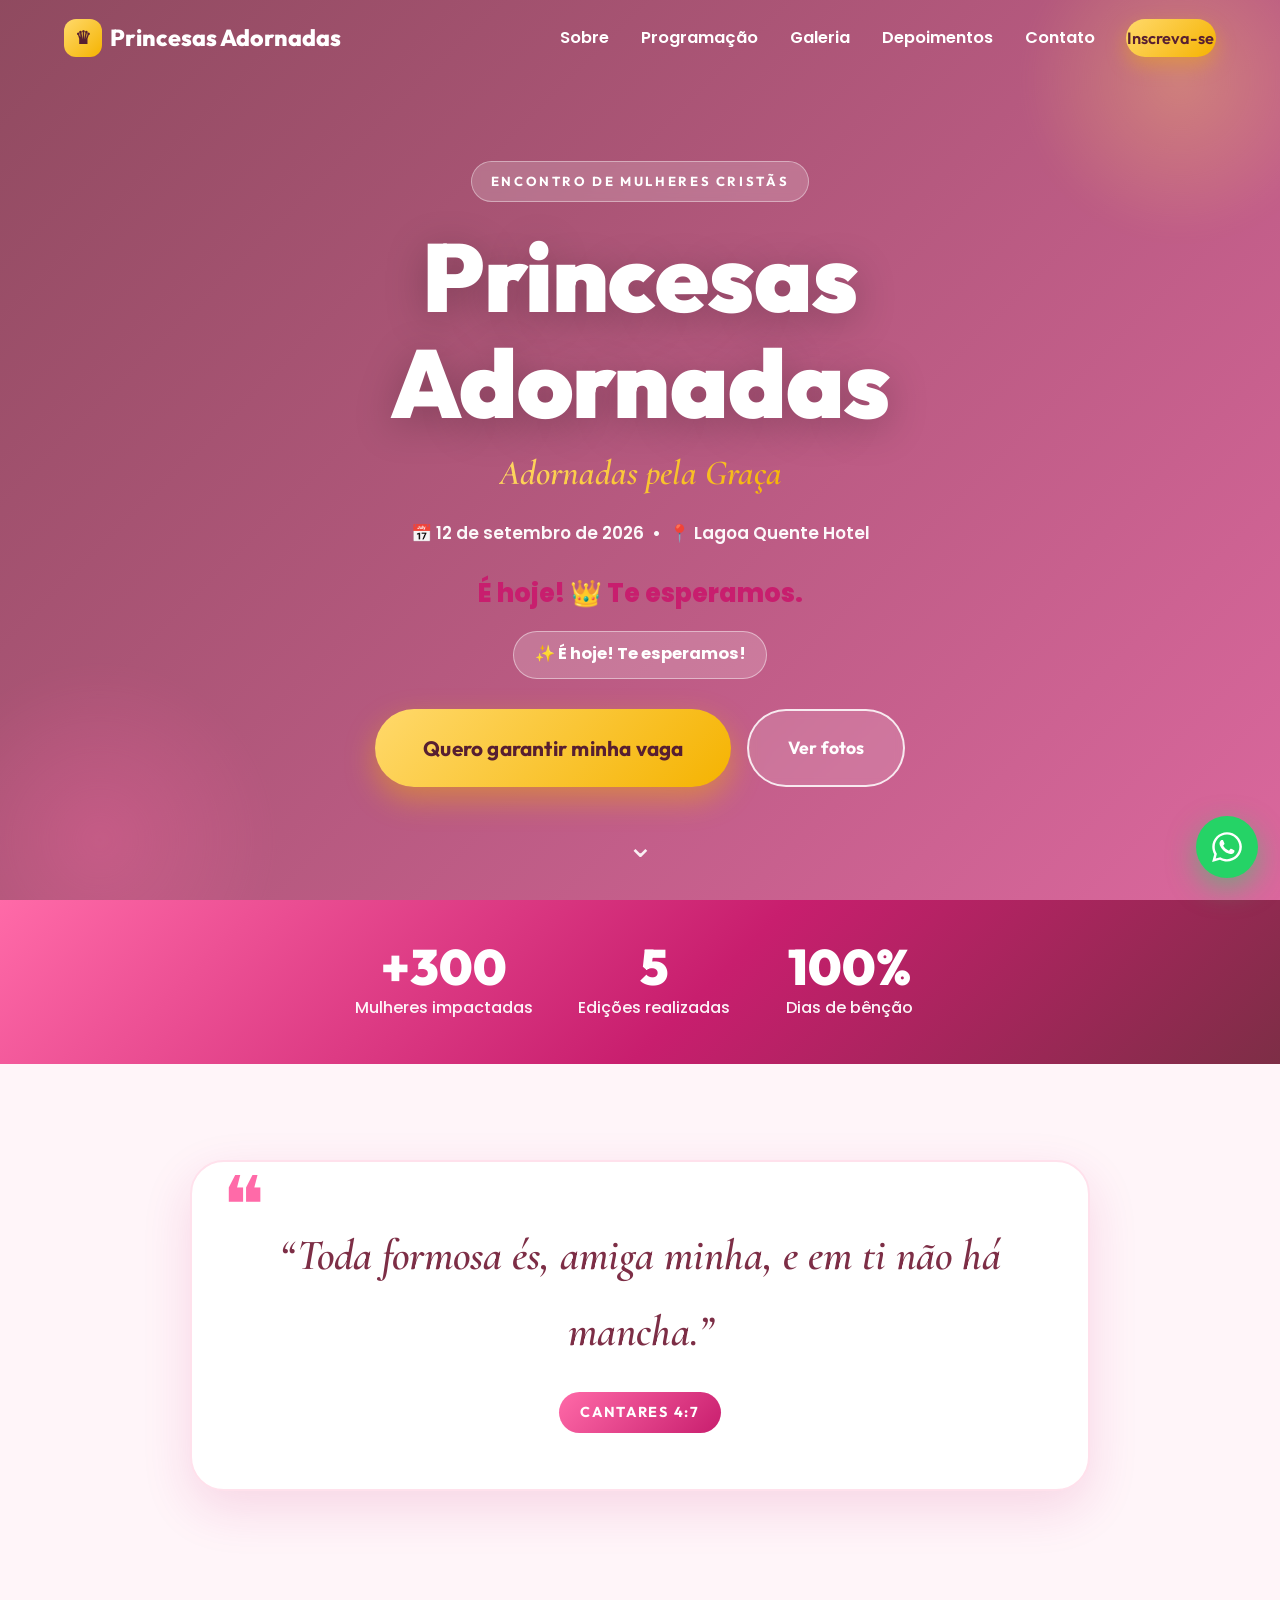
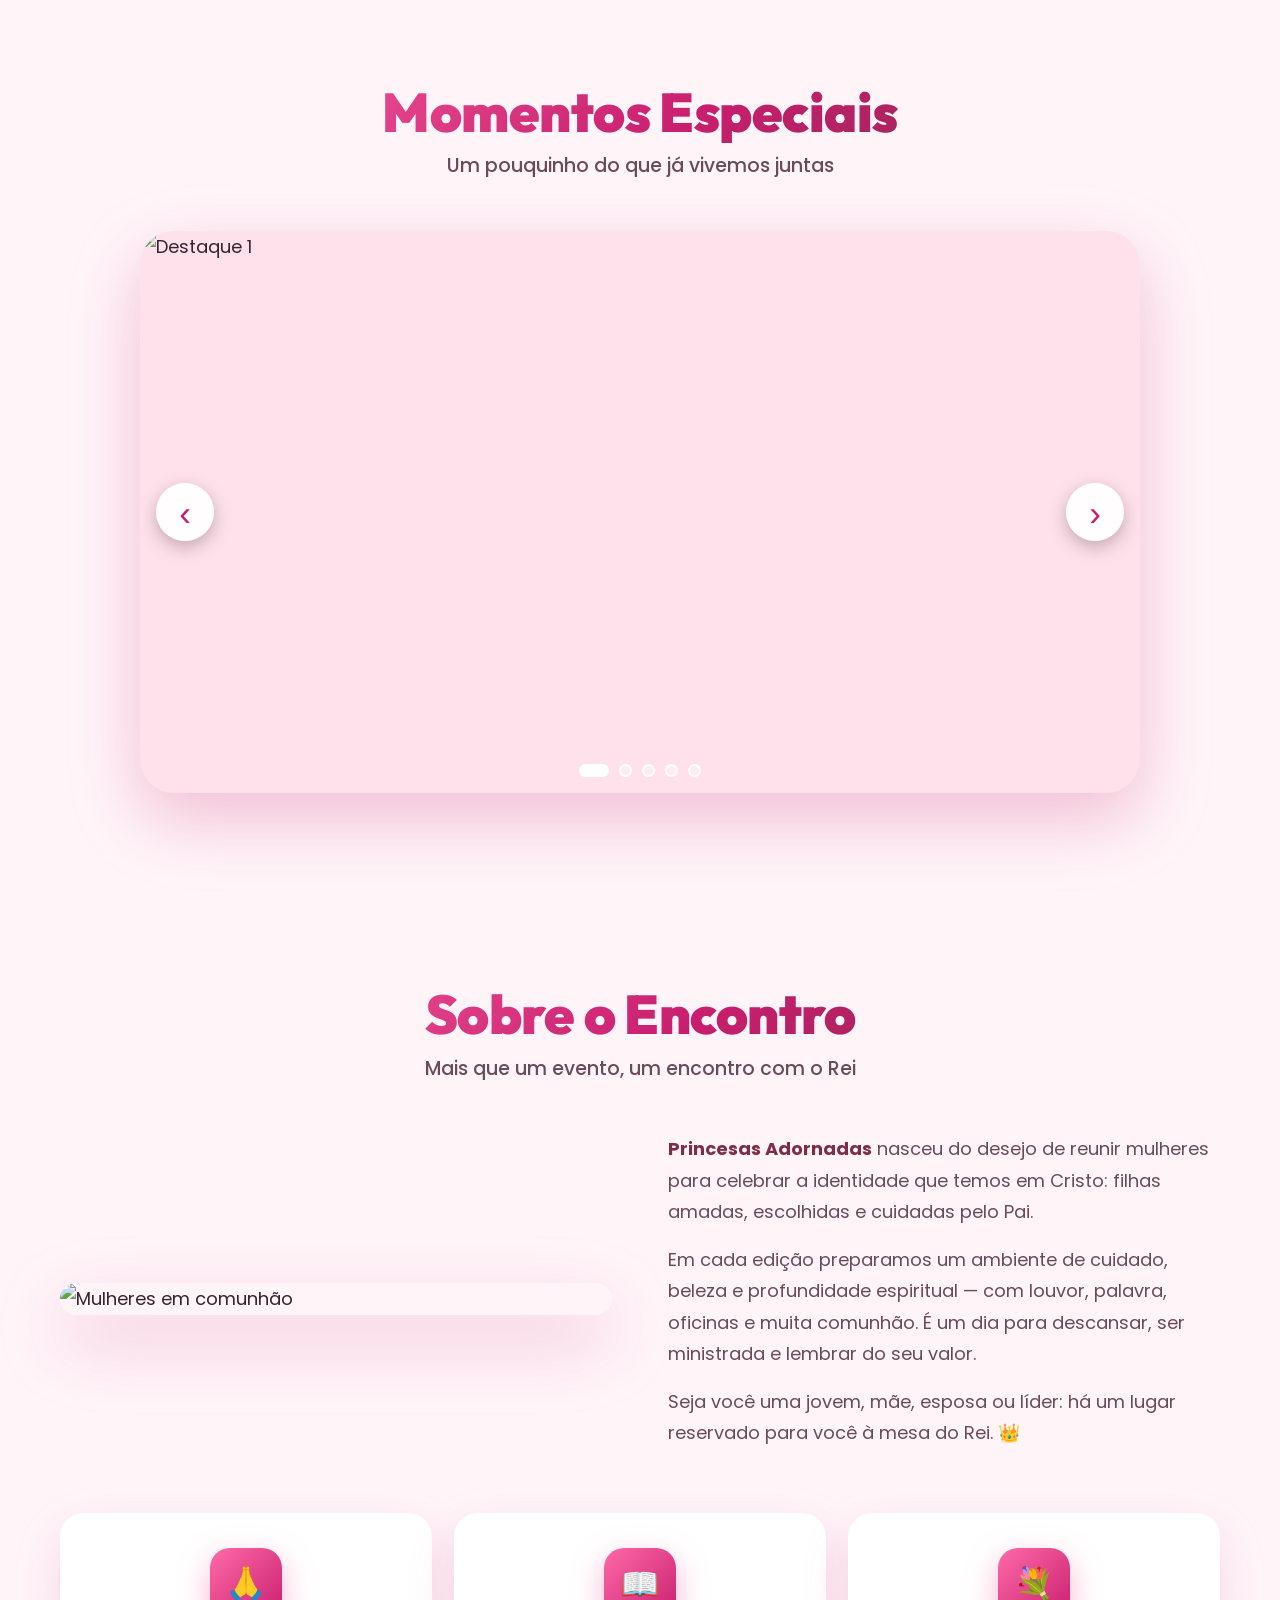
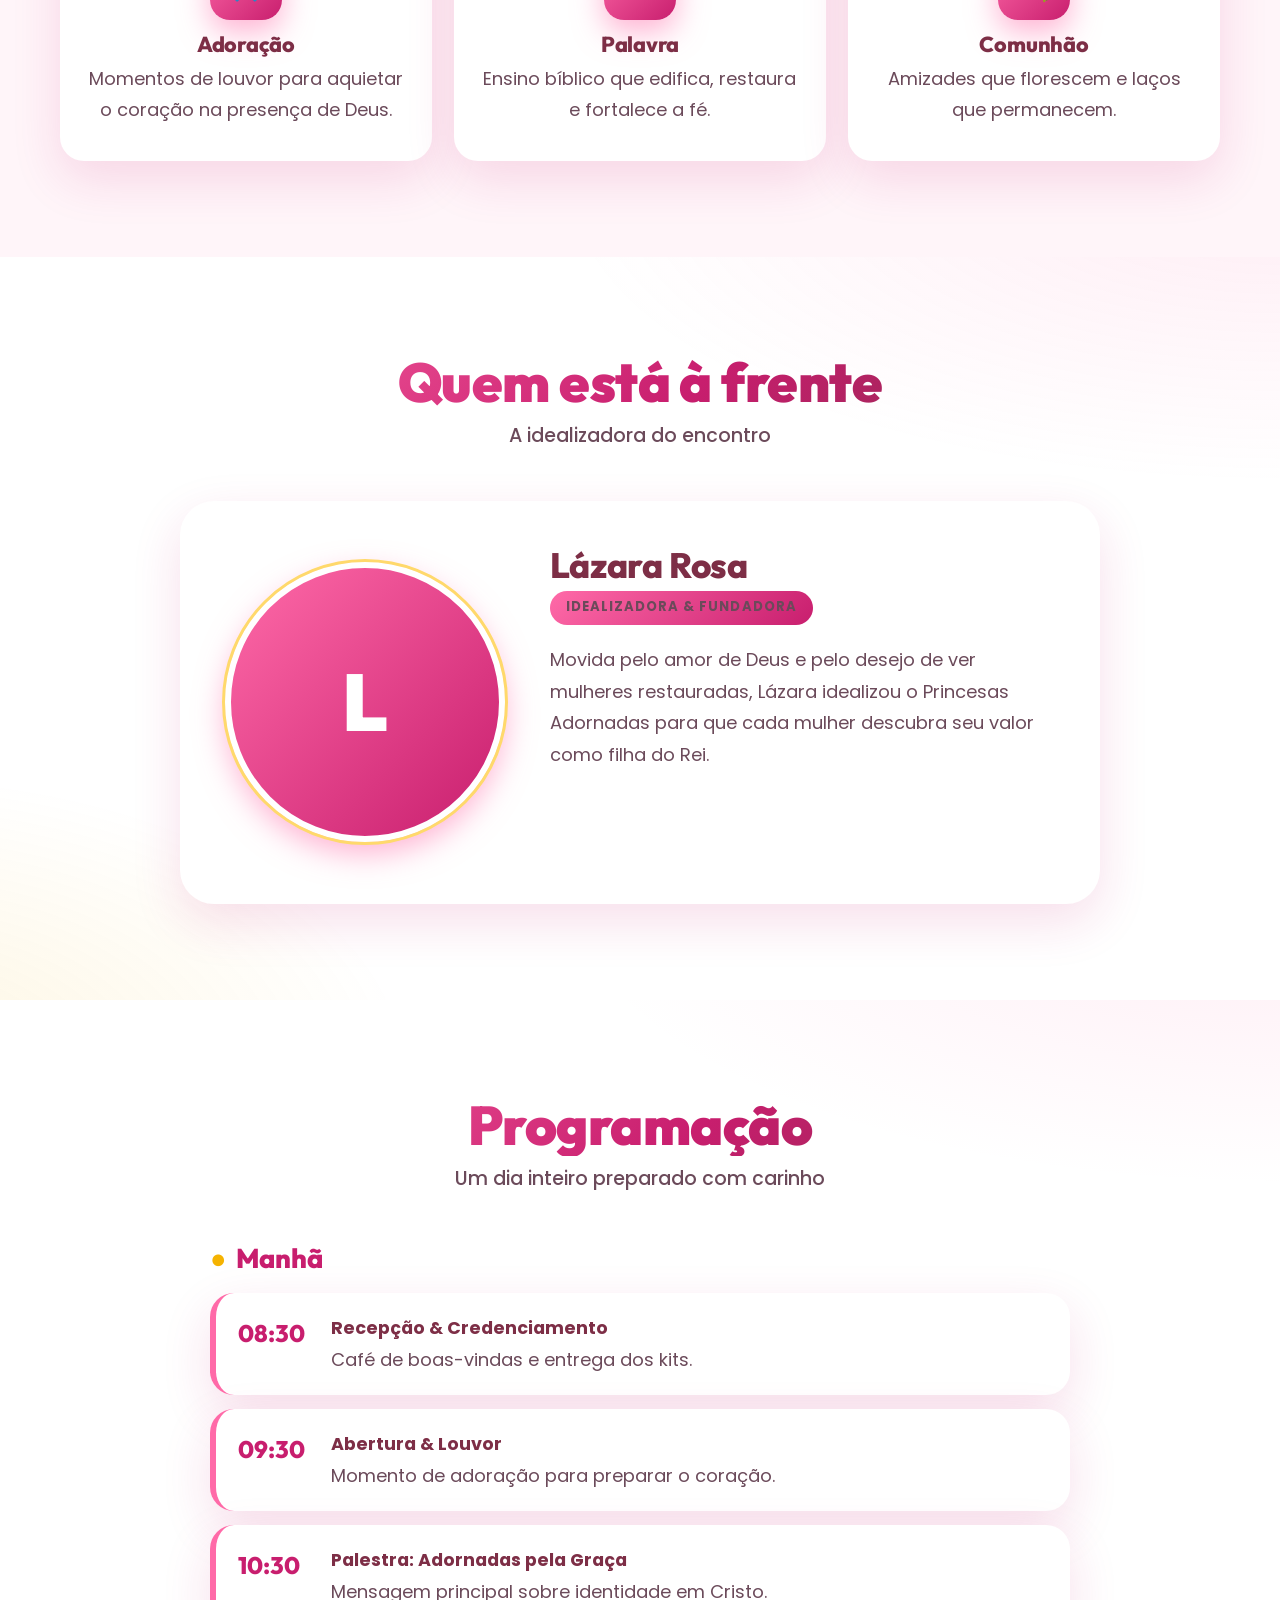
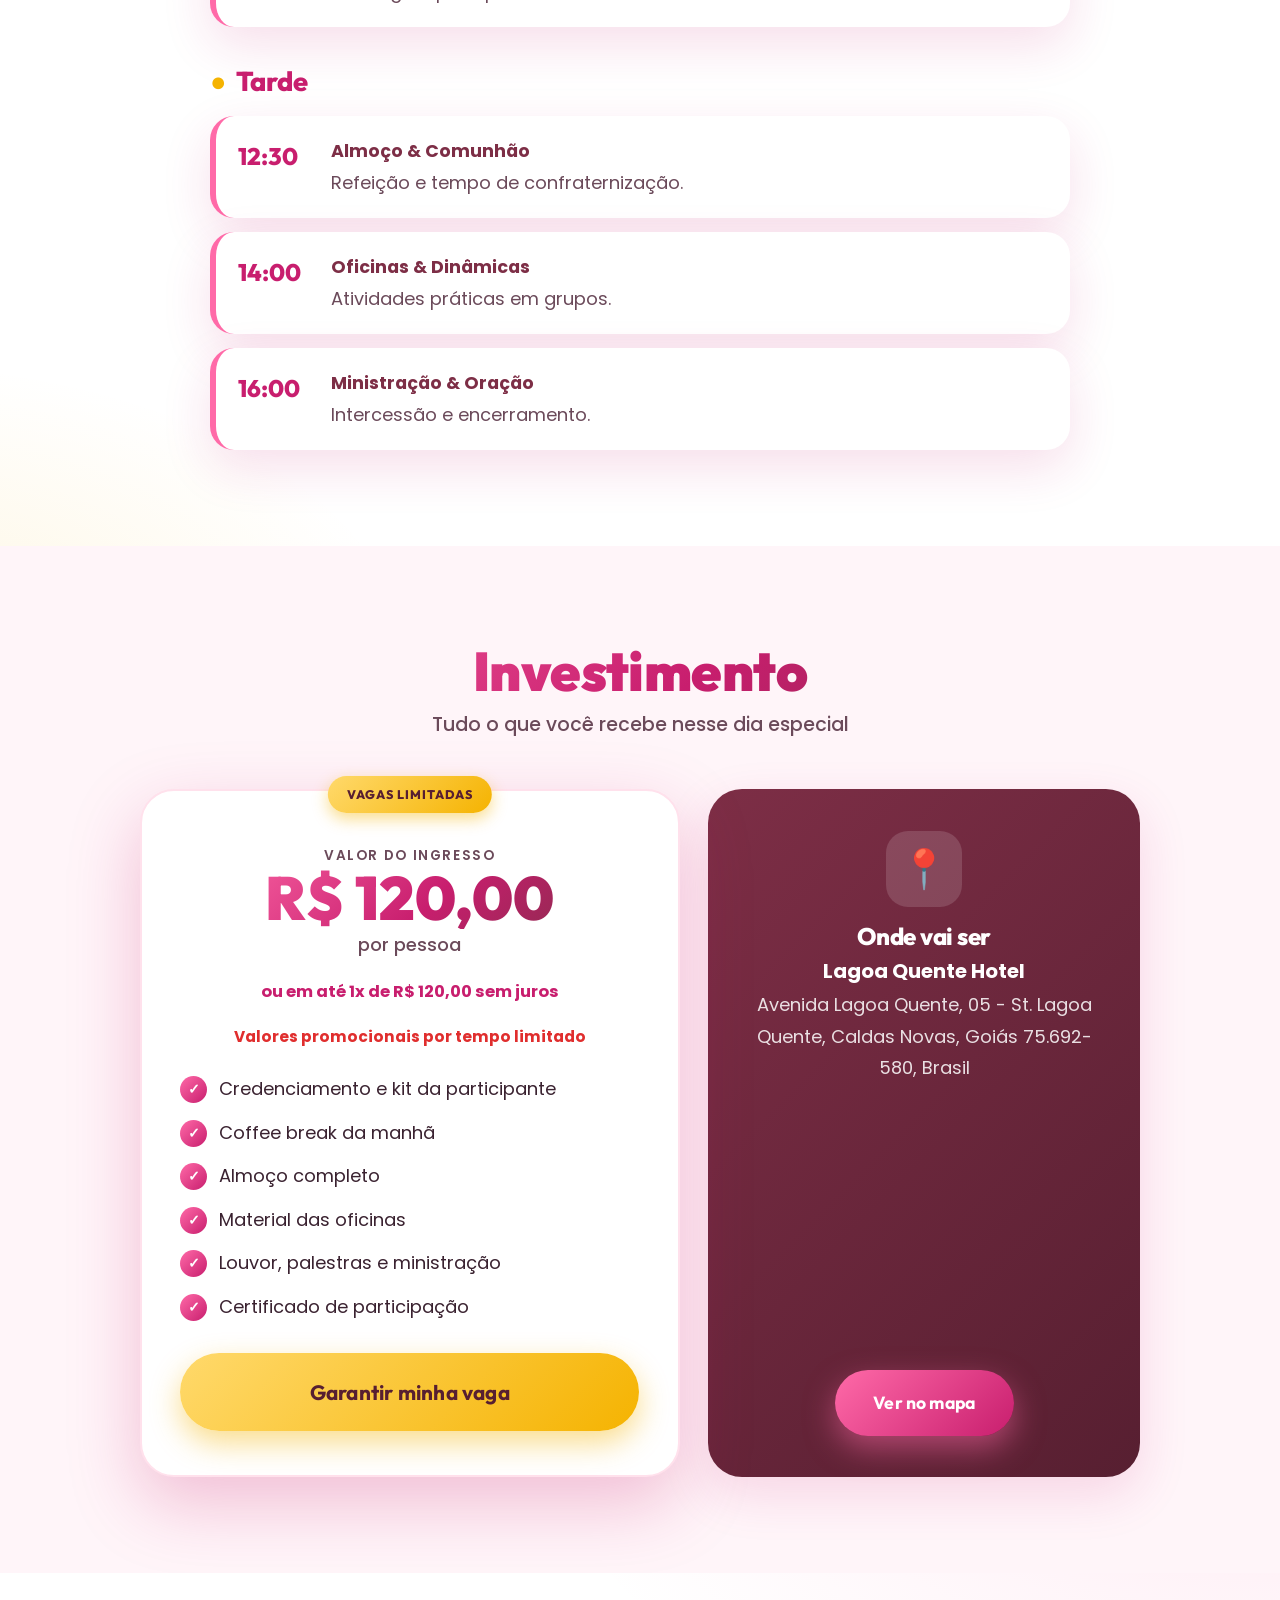
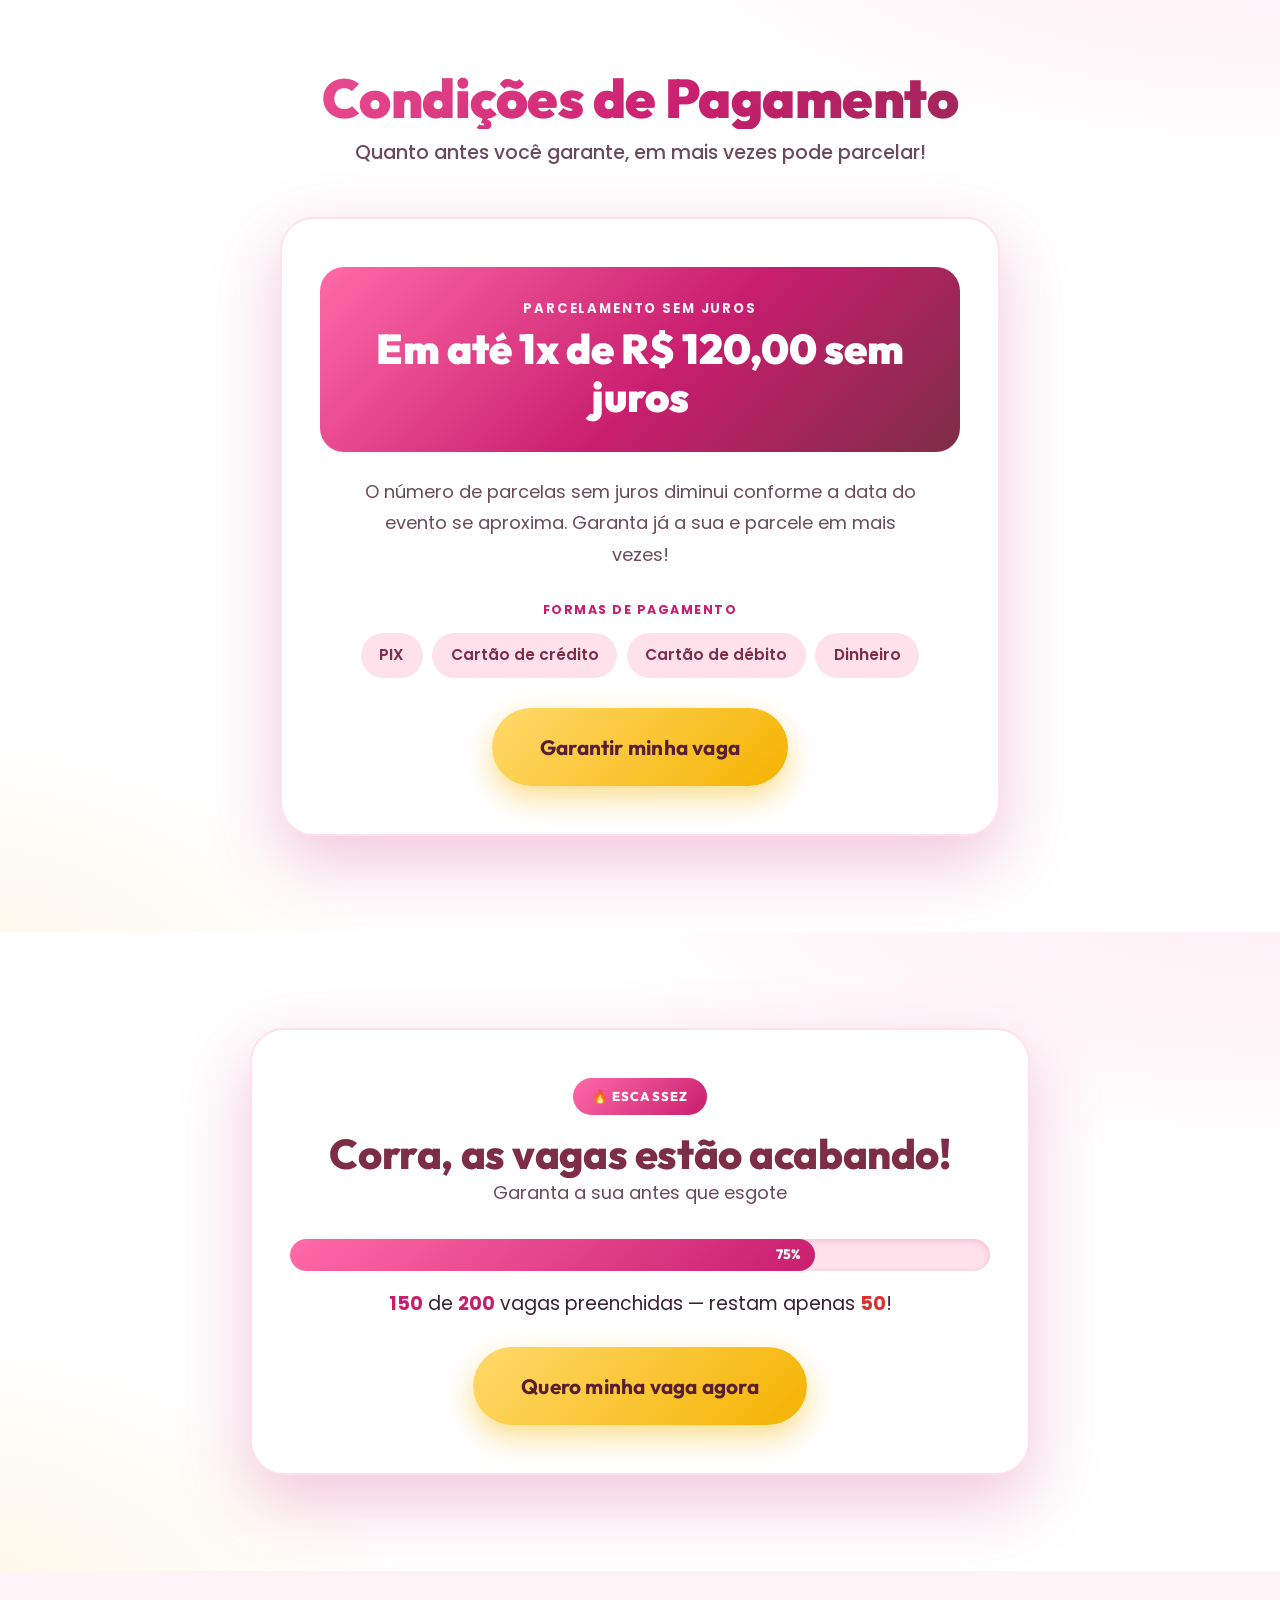
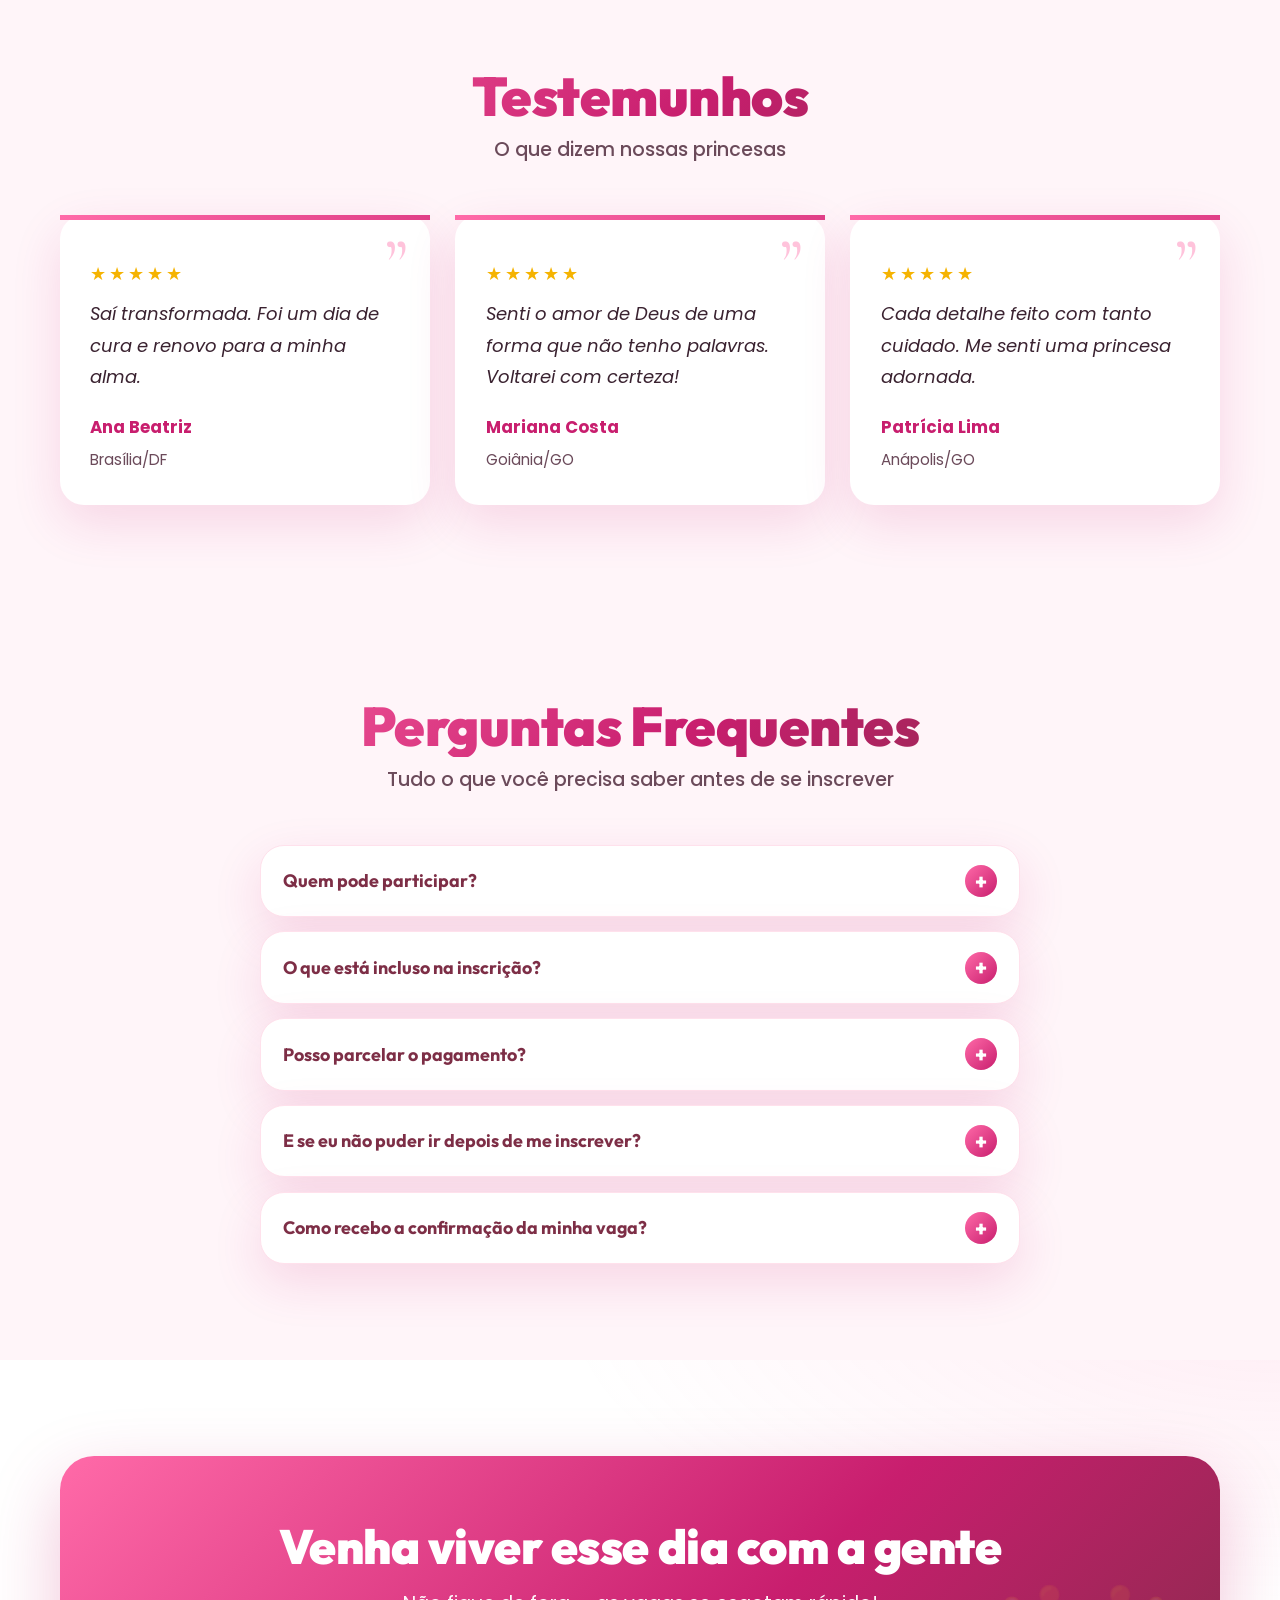
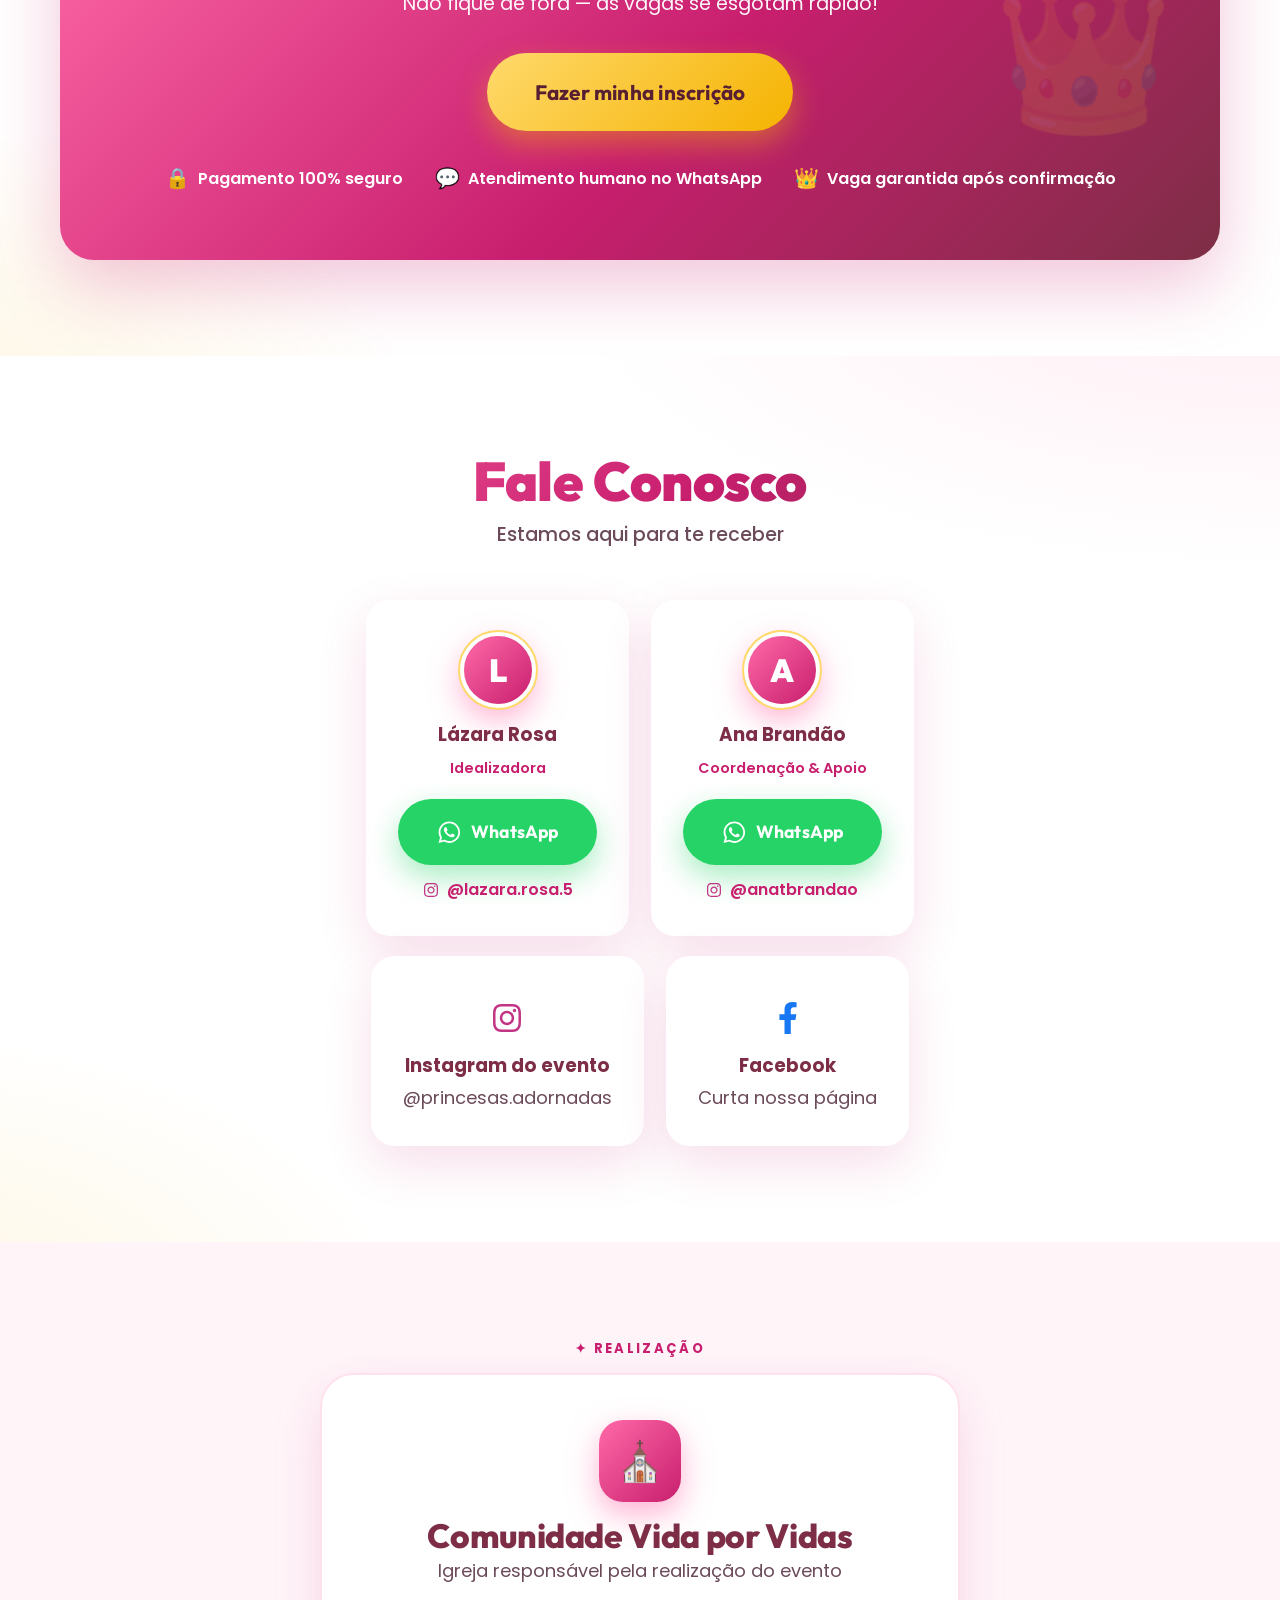
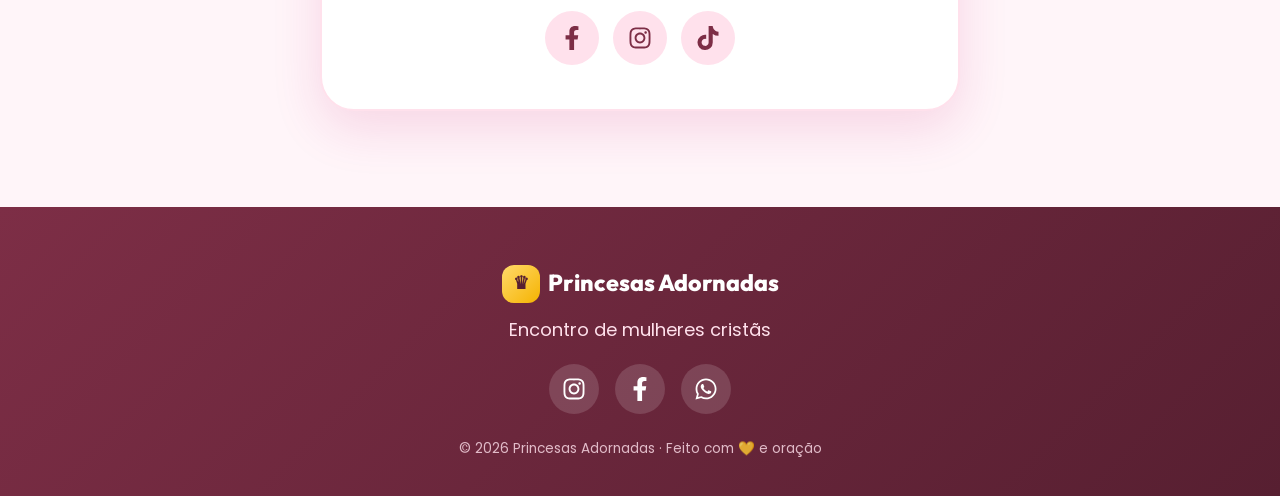
==== index.html @ 13e782c6 "Initial commit: site Princesas Adornadas Site estático do evento Princesas Adornadas com integração " ====
<!DOCTYPE html>
<html lang="pt-BR">
<head>
  <meta charset="UTF-8">
  <meta name="viewport" content="width=device-width, initial-scale=1.0">
  <title>Princesas Adornadas — Encontro de Mulheres Cristãs</title>
  <meta name="description" content="Princesas Adornadas — um encontro para mulheres cristãs viverem um dia de adoração, comunhão e renovo.">
  <link rel="icon" href="favicon.svg" type="image/svg+xml">
  <link rel="preconnect" href="https://fonts.googleapis.com">
  <link rel="preconnect" href="https://fonts.gstatic.com" crossorigin>
  <link href="https://fonts.googleapis.com/css2?family=Cormorant+Garamond:ital,wght@1,500;1,600&family=Outfit:wght@500;600;700;800;900&family=Poppins:wght@300;400;500;600;700&display=swap" rel="stylesheet">
  <link rel="stylesheet" href="css/styles.css">
</head>
<body>

  <!-- ===== Topbar ===== -->
  <header id="topbar">
    <a href="#topo" class="logo"><span class="coroa">♛</span> <span data-nome-evento>Princesas Adornadas</span></a>
    <nav>
      <button id="menuBtn" aria-label="Abrir menu" aria-expanded="false">☰</button>
      <div class="nav-links" id="navLinks">
        <a href="#sobre">Sobre</a>
        <a href="#programacao">Programação</a>
        <a href="galeria.html">Galeria</a>
        <a href="#depoimentos">Depoimentos</a>
        <a href="#contato">Contato</a>
        <a href="inscricao.html" class="btn-topo" data-inscricao-link>Inscreva-se</a>
      </div>
    </nav>
  </header>

  <!-- ===== Hero ===== -->
  <section class="hero" id="topo">
    <div class="hero-conteudo">
      <p class="selo">Encontro de Mulheres Cristãs</p>
      <h1 data-nome-evento>Princesas Adornadas</h1>
      <p class="tema" data-tema>Adornadas pela Graça</p>
      <p class="hero-data">📅 <span data-evento-data></span> &nbsp;•&nbsp; 📍 <span data-local-nome></span></p>

      <!-- ⏳ Contagem regressiva — primeira seção -->
      <div class="hero-countdown">
        <div id="countdown"></div>
        <p class="hero-urgencia" data-urgencia></p>
      </div>

      <div class="hero-botoes">
        <a href="inscricao.html" class="btn btn-ouro btn-grande">Quero garantir minha vaga</a>
        <a href="galeria.html" class="btn btn-linha">Ver fotos</a>
      </div>
    </div>
    <a href="#prova" class="scroll-dica" aria-label="Descer">⌄</a>
  </section>

  <!-- ===== Prova social (números) ===== -->
  <section class="faixa-prova" id="prova">
    <div class="container">
      <div class="prova-social" id="prova-social"></div>
    </div>
  </section>

  <!-- ===== Versículo / Tema ===== -->
  <section class="secao" id="versiculo">
    <div class="container versiculo-bloco" data-reveal>
      <div class="ornamento"></div>
      <blockquote data-versiculo>“Toda formosa és, amiga minha, e em ti não há mancha.”</blockquote>
      <cite data-versiculo-ref>Cantares 4:7</cite>
    </div>
  </section>

  <!-- ===== Carrossel de destaques ===== -->
  <section class="secao" id="secao-carrossel">
    <div class="container">
      <h2 class="titulo-secao">Momentos Especiais</h2>
      <p class="subtitulo-secao">Um pouquinho do que já vivemos juntas</p>
      <div class="carrossel" id="carrossel" aria-roledescription="carrossel" aria-label="Fotos de destaque do evento" data-reveal>
        <p class="vazio">Carregando fotos…</p>
      </div>
    </div>
  </section>

  <!-- ===== Sobre ===== -->
  <section class="secao" id="sobre">
    <div class="container">
      <h2 class="titulo-secao">Sobre o Encontro</h2>
      <p class="subtitulo-secao">Mais que um evento, um encontro com o Rei</p>
      <div class="sobre-grid" data-reveal>
        <img src="https://images.unsplash.com/photo-1529070538774-1843cb3265df?w=900&q=80" alt="Mulheres em comunhão">
        <div class="sobre-texto">
          <p><strong>Princesas Adornadas</strong> nasceu do desejo de reunir mulheres para celebrar a identidade que temos em Cristo: filhas amadas, escolhidas e cuidadas pelo Pai.</p>
          <p>Em cada edição preparamos um ambiente de cuidado, beleza e profundidade espiritual — com louvor, palavra, oficinas e muita comunhão. É um dia para descansar, ser ministrada e lembrar do seu valor.</p>
          <p>Seja você uma jovem, mãe, esposa ou líder: há um lugar reservado para você à mesa do Rei. 👑</p>
        </div>
      </div>
      <div class="pilares" data-reveal>
        <div class="pilar"><div class="ico">🙏</div><h3>Adoração</h3><p>Momentos de louvor para aquietar o coração na presença de Deus.</p></div>
        <div class="pilar"><div class="ico">📖</div><h3>Palavra</h3><p>Ensino bíblico que edifica, restaura e fortalece a fé.</p></div>
        <div class="pilar"><div class="ico">💐</div><h3>Comunhão</h3><p>Amizades que florescem e laços que permanecem.</p></div>
      </div>
    </div>
  </section>

  <!-- ===== Idealizadora ===== -->
  <section class="secao secao-alt" id="idealizadora">
    <div class="container">
      <h2 class="titulo-secao">Quem está à frente</h2>
      <p class="subtitulo-secao">A idealizadora do encontro</p>
      <div class="ideal-card" data-reveal>
        <div class="ideal-foto" id="idealFoto"></div>
        <div class="ideal-texto">
          <h3 data-ideal-nome>Lázara Rosa</h3>
          <p class="ideal-papel" data-ideal-papel>Idealizadora &amp; Fundadora</p>
          <p data-ideal-bio></p>
          <a class="btn btn-linha" id="idealInsta" target="_blank" rel="noopener"><svg class="ig-svg" viewBox="0 0 448 512" aria-hidden="true"><path d="M224.1 141c-63.6 0-114.9 51.3-114.9 114.9s51.3 114.9 114.9 114.9S339 319.5 339 255.9 287.7 141 224.1 141zm0 189.6c-41.1 0-74.7-33.5-74.7-74.7s33.5-74.7 74.7-74.7 74.7 33.5 74.7 74.7-33.6 74.7-74.7 74.7zm146.4-194.3c0 14.9-12 26.8-26.8 26.8-14.9 0-26.8-12-26.8-26.8s12-26.8 26.8-26.8 26.8 12 26.8 26.8zm76.1 27.2c-1.7-35.9-9.9-67.7-36.2-93.9-26.2-26.2-58-34.4-93.9-36.2-37-2.1-147.9-2.1-184.9 0-35.8 1.7-67.6 9.9-93.9 36.1s-34.4 58-36.2 93.9c-2.1 37-2.1 147.9 0 184.9 1.7 35.9 9.9 67.7 36.2 93.9s58 34.4 93.9 36.2c37 2.1 147.9 2.1 184.9 0 35.9-1.7 67.7-9.9 93.9-36.2 26.2-26.2 34.4-58 36.2-93.9 2.1-37 2.1-147.8 0-184.8zM398.8 388c-7.8 19.6-22.9 34.7-42.6 42.6-29.5 11.7-99.5 9-132.1 9s-102.7 2.6-132.1-9c-19.6-7.8-34.7-22.9-42.6-42.6-11.7-29.5-9-99.5-9-132.1s-2.6-102.7 9-132.1c7.8-19.6 22.9-34.7 42.6-42.6 29.5-11.7 99.5-9 132.1-9s102.7-2.6 132.1 9c19.6 7.8 34.7 22.9 42.6 42.6 11.7 29.5 9 99.5 9 132.1s2.7 102.7-9 132.1z"/></svg> <span data-ideal-user>@lazara.rosa.5</span></a>
        </div>
      </div>
    </div>
  </section>

  <!-- ===== Programação ===== -->
  <section class="secao secao-alt" id="programacao">
    <div class="container">
      <h2 class="titulo-secao">Programação</h2>
      <p class="subtitulo-secao">Um dia inteiro preparado com carinho</p>
      <div id="programacao-lista" data-reveal></div>
    </div>
  </section>

  <!-- ===== Investimento / Ingresso ===== -->
  <section class="secao" id="ingresso">
    <div class="container">
      <h2 class="titulo-secao" data-ingresso-titulo>Investimento</h2>
      <p class="subtitulo-secao" data-ingresso-subtitulo>Tudo o que você recebe nesse dia especial</p>
      <div class="ingresso-grid" data-reveal>

        <!-- Card do preço -->
        <div class="preco-card">
          <span class="preco-badge" data-escassez>Vagas limitadas</span>
          <p class="preco-label">Valor do ingresso</p>
          <p class="preco-valor" data-preco>R$ 120,00</p>
          <p class="preco-obs" data-preco-obs></p>
          <p class="preco-parcelas" data-parcelas-resumo></p>
          <p class="preco-urgencia" data-urgencia-preco></p>
          <ul class="incluso-lista" id="incluso-lista"></ul>
          <a class="btn btn-ouro btn-grande" data-inscricao-link data-ingresso-botao target="_blank" rel="noopener">Garantir minha vaga</a>
        </div>

        <!-- Card do local -->
        <div class="local-card" id="local-card">
          <div class="local-ico">📍</div>
          <h3>Onde vai ser</h3>
          <strong data-local-nome></strong>
          <p data-local-endereco></p>
          <a class="btn btn-primario" id="localMaps" target="_blank" rel="noopener">Ver no mapa</a>
        </div>

      </div>
    </div>
  </section>

  <!-- ===== Condições de Pagamento ===== -->
  <section class="secao secao-alt" id="pagamento">
    <div class="container">
      <h2 class="titulo-secao" data-pagamento-titulo>Condições de Pagamento</h2>
      <p class="subtitulo-secao" data-pagamento-subtitulo>Parcele sem juros</p>
      <div class="pagamento-card" data-reveal>
        <div class="pagamento-destaque">
          <span class="pg-label">Parcelamento sem juros</span>
          <span class="pg-parcelas" data-pagamento-parcelas>Em até 10x sem juros</span>
        </div>
        <p class="pagamento-obs" data-pagamento-obs></p>
        <div class="pagamento-formas-wrap">
          <span class="pagamento-formas-titulo">Formas de pagamento</span>
          <div class="pagamento-formas" id="pagamento-formas"></div>
        </div>
        <a href="inscricao.html" class="btn btn-ouro btn-grande">Garantir minha vaga</a>
      </div>
    </div>
  </section>

  <!-- ===== Vagas (escassez) ===== -->
  <section class="secao secao-alt" id="vagas">
    <div class="container">
      <div class="vagas-card" data-reveal>
        <span class="vagas-selo">🔥 Escassez</span>
        <h2 data-vagas-titulo>Corra, as vagas estão acabando!</h2>
        <p class="vagas-sub" data-vagas-subtitulo>Garanta a sua antes que esgote</p>
        <div class="vagas-barra-wrap">
          <div class="vagas-barra" id="vagas-barra" role="progressbar" aria-valuemin="0" aria-valuemax="100" aria-label="Vagas preenchidas">
            <span class="vagas-pct" data-vagas-pct></span>
          </div>
        </div>
        <p class="vagas-info">
          <strong data-vagas-preenchidas></strong> de <strong data-vagas-total></strong> vagas preenchidas —
          restam apenas <strong class="vagas-restam" data-vagas-restam></strong>!
        </p>
        <a href="inscricao.html" class="btn btn-ouro btn-grande">Quero minha vaga agora</a>
      </div>
    </div>
  </section>

  <!-- ===== Depoimentos ===== -->
  <section class="secao" id="depoimentos">
    <div class="container">
      <h2 class="titulo-secao">Testemunhos</h2>
      <p class="subtitulo-secao">O que dizem nossas princesas</p>
      <div id="depoimentos-lista" data-reveal></div>
    </div>
  </section>

  <!-- ===== FAQ ===== -->
  <section class="secao" id="faq">
    <div class="container">
      <h2 class="titulo-secao" data-faq-titulo>Perguntas Frequentes</h2>
      <p class="subtitulo-secao" data-faq-subtitulo>Tire suas dúvidas</p>
      <div class="faq-lista" id="faq-lista" data-reveal></div>
    </div>
  </section>

  <!-- ===== Inscrição (chamada) ===== -->
  <section class="secao secao-alt" id="inscricao">
    <div class="container">
      <div class="cta-inscricao" data-reveal>
        <h2>Venha viver esse dia com a gente</h2>
        <p data-chamada-final>As vagas são limitadas. Garanta a sua agora — é rápido e simples.</p>
        <a href="inscricao.html" class="btn btn-ouro btn-grande" data-inscricao-link>Fazer minha inscrição</a>
        <div class="confianca-strip" id="confianca"></div>
      </div>
    </div>
  </section>

  <!-- ===== Ofertas / PIX ===== -->
  <section class="secao" id="ofertas">
    <div class="container">
      <h2 class="titulo-secao">Contribua com a Obra</h2>
      <p class="subtitulo-secao">Sua oferta abençoa este ministério</p>
      <div class="pix-card" data-reveal>
        <p>Você pode contribuir via PIX:</p>
        <div class="pix-chave" data-pix-chave></div>
        <p class="pix-meta"><span data-pix-nome></span> · <span data-pix-tipo></span></p>
        <button class="btn btn-ouro" id="copiarPix">Copiar chave PIX</button>
      </div>
    </div>
  </section>

  <!-- ===== Contato ===== -->
  <section class="secao secao-alt" id="contato">
    <div class="container">
      <h2 class="titulo-secao">Fale Conosco</h2>
      <p class="subtitulo-secao">Estamos aqui para te receber</p>
      <!-- Cartões da equipe (preenchidos por CONFIG.equipe) -->
      <div class="contato-grid" id="equipe-cards" data-reveal></div>

      <!-- Instagram do evento + e-mail -->
      <div class="contato-grid" data-reveal style="margin-top:1.2rem">
        <a class="contato-card" data-instagram target="_blank" rel="noopener">
          <div class="ico"><svg class="ig-svg" viewBox="0 0 448 512" aria-hidden="true"><path d="M224.1 141c-63.6 0-114.9 51.3-114.9 114.9s51.3 114.9 114.9 114.9S339 319.5 339 255.9 287.7 141 224.1 141zm0 189.6c-41.1 0-74.7-33.5-74.7-74.7s33.5-74.7 74.7-74.7 74.7 33.5 74.7 74.7-33.6 74.7-74.7 74.7zm146.4-194.3c0 14.9-12 26.8-26.8 26.8-14.9 0-26.8-12-26.8-26.8s12-26.8 26.8-26.8 26.8 12 26.8 26.8zm76.1 27.2c-1.7-35.9-9.9-67.7-36.2-93.9-26.2-26.2-58-34.4-93.9-36.2-37-2.1-147.9-2.1-184.9 0-35.8 1.7-67.6 9.9-93.9 36.1s-34.4 58-36.2 93.9c-2.1 37-2.1 147.9 0 184.9 1.7 35.9 9.9 67.7 36.2 93.9s58 34.4 93.9 36.2c37 2.1 147.9 2.1 184.9 0 35.9-1.7 67.7-9.9 93.9-36.2 26.2-26.2 34.4-58 36.2-93.9 2.1-37 2.1-147.8 0-184.8zM398.8 388c-7.8 19.6-22.9 34.7-42.6 42.6-29.5 11.7-99.5 9-132.1 9s-102.7 2.6-132.1-9c-19.6-7.8-34.7-22.9-42.6-42.6-11.7-29.5-9-99.5-9-132.1s-2.6-102.7 9-132.1c7.8-19.6 22.9-34.7 42.6-42.6 29.5-11.7 99.5-9 132.1-9s102.7-2.6 132.1 9c19.6 7.8 34.7 22.9 42.6 42.6 11.7 29.5 9 99.5 9 132.1s2.7 102.7-9 132.1z"/></svg></div><strong>Instagram do evento</strong><p data-instagram-user>@princesas.adornadas</p>
        </a>
        <a class="contato-card" data-facebook target="_blank" rel="noopener">
          <div class="ico"><svg class="fb-svg" viewBox="0 0 320 512" aria-hidden="true"><path d="M279.14 288l14.22-92.66h-88.91v-60.13c0-25.35 12.42-50.06 52.24-50.06h40.42V6.26S260.43 0 225.36 0c-73.22 0-121.08 44.38-121.08 124.72v70.62H22.89V288h81.39v224h100.17V288z"/></svg></div><strong>Facebook</strong><p>Curta nossa página</p>
        </a>
        <div class="contato-card" data-email-wrap>
          <div class="ico">✉️</div><strong>E-mail</strong><p><a data-email>—</a></p>
        </div>
      </div>
    </div>
  </section>

  <!-- ===== Igreja responsável (Realização) ===== -->
  <section class="secao" id="igreja">
    <div class="container">
      <p class="eyebrow">Realização</p>
      <div class="igreja-card" data-reveal>
        <div class="igreja-ico">⛪</div>
        <h2 data-igreja-nome>Comunidade Vida por Vidas</h2>
        <p data-igreja-desc>Igreja responsável pela realização do evento</p>
        <div class="igreja-redes">
          <a data-igreja-fb target="_blank" rel="noopener" aria-label="Facebook da igreja"><svg class="fb-svg" viewBox="0 0 320 512" aria-hidden="true"><path d="M279.14 288l14.22-92.66h-88.91v-60.13c0-25.35 12.42-50.06 52.24-50.06h40.42V6.26S260.43 0 225.36 0c-73.22 0-121.08 44.38-121.08 124.72v70.62H22.89V288h81.39v224h100.17V288z"/></svg></a>
          <a data-igreja-ig target="_blank" rel="noopener" aria-label="Instagram da igreja"><svg class="ig-svg" viewBox="0 0 448 512" aria-hidden="true"><path d="M224.1 141c-63.6 0-114.9 51.3-114.9 114.9s51.3 114.9 114.9 114.9S339 319.5 339 255.9 287.7 141 224.1 141zm0 189.6c-41.1 0-74.7-33.5-74.7-74.7s33.5-74.7 74.7-74.7 74.7 33.5 74.7 74.7-33.6 74.7-74.7 74.7zm146.4-194.3c0 14.9-12 26.8-26.8 26.8-14.9 0-26.8-12-26.8-26.8s12-26.8 26.8-26.8 26.8 12 26.8 26.8zm76.1 27.2c-1.7-35.9-9.9-67.7-36.2-93.9-26.2-26.2-58-34.4-93.9-36.2-37-2.1-147.9-2.1-184.9 0-35.8 1.7-67.6 9.9-93.9 36.1s-34.4 58-36.2 93.9c-2.1 37-2.1 147.9 0 184.9 1.7 35.9 9.9 67.7 36.2 93.9s58 34.4 93.9 36.2c37 2.1 147.9 2.1 184.9 0 35.9-1.7 67.7-9.9 93.9-36.2 26.2-26.2 34.4-58 36.2-93.9 2.1-37 2.1-147.8 0-184.8zM398.8 388c-7.8 19.6-22.9 34.7-42.6 42.6-29.5 11.7-99.5 9-132.1 9s-102.7 2.6-132.1-9c-19.6-7.8-34.7-22.9-42.6-42.6-11.7-29.5-9-99.5-9-132.1s-2.6-102.7 9-132.1c7.8-19.6 22.9-34.7 42.6-42.6 29.5-11.7 99.5-9 132.1-9s102.7-2.6 132.1 9c19.6 7.8 34.7 22.9 42.6 42.6 11.7 29.5 9 99.5 9 132.1s2.7 102.7-9 132.1z"/></svg></a>
          <a data-igreja-tt target="_blank" rel="noopener" aria-label="TikTok da igreja"><svg class="tt-svg" viewBox="0 0 448 512" aria-hidden="true"><path d="M448,209.91a210.06,210.06,0,0,1-122.77-39.25V349.38A162.55,162.55,0,1,1,185,188.31V278.2a74.62,74.62,0,1,0,52.23,71.18V0l88,0a121.18,121.18,0,0,0,1.86,22.17h0A122.18,122.18,0,0,0,381,102.39a121.43,121.43,0,0,0,67,20.14Z"/></svg></a>
        </div>
      </div>
    </div>
  </section>

  <!-- ===== Rodapé ===== -->
  <footer>
    <div class="logo"><span class="coroa">♛</span> <span data-nome-evento>Princesas Adornadas</span></div>
    <p data-subtitulo>Encontro de mulheres cristãs</p>
    <div class="redes">
      <a data-instagram target="_blank" rel="noopener" aria-label="Instagram"><svg class="ig-svg" viewBox="0 0 448 512" aria-hidden="true"><path d="M224.1 141c-63.6 0-114.9 51.3-114.9 114.9s51.3 114.9 114.9 114.9S339 319.5 339 255.9 287.7 141 224.1 141zm0 189.6c-41.1 0-74.7-33.5-74.7-74.7s33.5-74.7 74.7-74.7 74.7 33.5 74.7 74.7-33.6 74.7-74.7 74.7zm146.4-194.3c0 14.9-12 26.8-26.8 26.8-14.9 0-26.8-12-26.8-26.8s12-26.8 26.8-26.8 26.8 12 26.8 26.8zm76.1 27.2c-1.7-35.9-9.9-67.7-36.2-93.9-26.2-26.2-58-34.4-93.9-36.2-37-2.1-147.9-2.1-184.9 0-35.8 1.7-67.6 9.9-93.9 36.1s-34.4 58-36.2 93.9c-2.1 37-2.1 147.9 0 184.9 1.7 35.9 9.9 67.7 36.2 93.9s58 34.4 93.9 36.2c37 2.1 147.9 2.1 184.9 0 35.9-1.7 67.7-9.9 93.9-36.2 26.2-26.2 34.4-58 36.2-93.9 2.1-37 2.1-147.8 0-184.8zM398.8 388c-7.8 19.6-22.9 34.7-42.6 42.6-29.5 11.7-99.5 9-132.1 9s-102.7 2.6-132.1-9c-19.6-7.8-34.7-22.9-42.6-42.6-11.7-29.5-9-99.5-9-132.1s-2.6-102.7 9-132.1c7.8-19.6 22.9-34.7 42.6-42.6 29.5-11.7 99.5-9 132.1-9s102.7-2.6 132.1 9c19.6 7.8 34.7 22.9 42.6 42.6 11.7 29.5 9 99.5 9 132.1s2.7 102.7-9 132.1z"/></svg></a>
      <a data-facebook target="_blank" rel="noopener" aria-label="Facebook"><svg class="fb-svg" viewBox="0 0 320 512" aria-hidden="true"><path d="M279.14 288l14.22-92.66h-88.91v-60.13c0-25.35 12.42-50.06 52.24-50.06h40.42V6.26S260.43 0 225.36 0c-73.22 0-121.08 44.38-121.08 124.72v70.62H22.89V288h81.39v224h100.17V288z"/></svg></a>
      <a data-whatsapp target="_blank" rel="noopener" aria-label="WhatsApp"><svg class="wa-svg" viewBox="0 0 448 512" aria-hidden="true"><path d="M380.9 97.1C339 55.1 283.2 32 223.9 32c-122.4 0-222 99.6-222 222 0 39.1 10.2 77.3 29.6 111L0 480l117.7-30.9c32.4 17.7 68.9 27 106.1 27h.1c122.3 0 224.1-99.6 224.1-222 0-59.3-25.2-115-67.1-157zm-157 341.6c-33.2 0-65.7-8.9-94-25.7l-6.7-4-69.8 18.3L72 359.2l-4.4-7c-18.5-29.4-28.2-63.3-28.2-98.2 0-101.7 82.8-184.5 184.6-184.5 49.3 0 95.6 19.2 130.4 54.1 34.8 34.9 56.2 81.2 56.1 130.5 0 101.8-84.9 184.6-186.6 184.6zm101.2-138.2c-5.5-2.8-32.8-16.2-37.9-18-5.1-1.9-8.8-2.8-12.5 2.8-3.7 5.6-14.3 18-17.6 21.8-3.2 3.7-6.5 4.2-12 1.4-32.6-16.3-54-29.1-75.5-66-5.7-9.8 5.7-9.1 16.3-30.3 1.8-3.7.9-6.9-.5-9.7-1.4-2.8-12.5-30.1-17.1-41.2-4.5-10.8-9.1-9.3-12.5-9.5-3.2-.2-6.9-.2-10.6-.2-3.7 0-9.7 1.4-14.8 6.9-5.1 5.6-19.4 19-19.4 46.3 0 27.3 19.9 53.7 22.6 57.4 2.8 3.7 39.1 59.7 94.8 83.8 35.2 15.2 49 16.5 66.6 13.9 10.7-1.6 32.8-13.4 37.4-26.4 4.6-13 4.6-24.1 3.2-26.4-1.3-2.5-5-3.9-10.5-6.6z"/></svg></a>
    </div>
    <p class="copy">© <span id="ano"></span> Princesas Adornadas · Feito com 💛 e oração</p>
  </footer>

  <a id="whatsFloat" data-whatsapp target="_blank" rel="noopener" aria-label="Fale no WhatsApp"><svg class="wa-svg" viewBox="0 0 448 512" aria-hidden="true"><path d="M380.9 97.1C339 55.1 283.2 32 223.9 32c-122.4 0-222 99.6-222 222 0 39.1 10.2 77.3 29.6 111L0 480l117.7-30.9c32.4 17.7 68.9 27 106.1 27h.1c122.3 0 224.1-99.6 224.1-222 0-59.3-25.2-115-67.1-157zm-157 341.6c-33.2 0-65.7-8.9-94-25.7l-6.7-4-69.8 18.3L72 359.2l-4.4-7c-18.5-29.4-28.2-63.3-28.2-98.2 0-101.7 82.8-184.5 184.6-184.5 49.3 0 95.6 19.2 130.4 54.1 34.8 34.9 56.2 81.2 56.1 130.5 0 101.8-84.9 184.6-186.6 184.6zm101.2-138.2c-5.5-2.8-32.8-16.2-37.9-18-5.1-1.9-8.8-2.8-12.5 2.8-3.7 5.6-14.3 18-17.6 21.8-3.2 3.7-6.5 4.2-12 1.4-32.6-16.3-54-29.1-75.5-66-5.7-9.8 5.7-9.1 16.3-30.3 1.8-3.7.9-6.9-.5-9.7-1.4-2.8-12.5-30.1-17.1-41.2-4.5-10.8-9.1-9.3-12.5-9.5-3.2-.2-6.9-.2-10.6-.2-3.7 0-9.7 1.4-14.8 6.9-5.1 5.6-19.4 19-19.4 46.3 0 27.3 19.9 53.7 22.6 57.4 2.8 3.7 39.1 59.7 94.8 83.8 35.2 15.2 49 16.5 66.6 13.9 10.7-1.6 32.8-13.4 37.4-26.4 4.6-13 4.6-24.1 3.2-26.4-1.3-2.5-5-3.9-10.5-6.6z"/></svg></a>

  <!-- Barra fixa de inscrição (aparece no celular) -->
  <div id="sticky-cta">
    <div class="sticky-info">
      <span class="sticky-resumo" data-sticky-resumo>Garanta sua vaga</span>
      <span class="sticky-preco" data-sticky-preco></span>
    </div>
    <a href="inscricao.html" class="btn btn-ouro" data-inscricao-link data-sticky-texto>Inscreva-se</a>
  </div>

  <script src="js/config.js"></script>
  <script src="js/api.js"></script>
  <script src="js/sheets.js"></script>
  <script src="js/carrossel.js"></script>
  <script src="js/main.js"></script>
</body>
</html>
---- css/styles.css ----
/* =====================================================================
   PRINCESAS ADORNADAS — Estilos (visual moderno / landing de evento)
   Vibrante, arredondado, com gradientes rosa-magenta + dourado.
   Acessível: fontes grandes, alto contraste, botões grandes, foco visível.
   ===================================================================== */

:root {
  /* Cores da marca (vivas) */
  --vinho: #7d2e46;
  --vinho-esc: #571f31;
  --magenta: #c81e6e;
  --magenta-esc: #a01457;
  --rosa: #ff6aa8;
  --rosa-claro: #ffe1ec;
  --rosa-bg: #fff5f9;
  --ouro: #f5b301;
  --ouro-esc: #c98a00;
  --ouro-claro: #ffd96b;
  --texto: #3a2230;
  --texto-suave: #6b4a5a;
  --branco: #ffffff;

  /* Gradientes */
  --grad-primario: linear-gradient(135deg, #ff6aa8 0%, #c81e6e 100%);
  --grad-festa: linear-gradient(135deg, #ff6aa8 0%, #c81e6e 55%, #7d2e46 100%);
  --grad-ouro: linear-gradient(135deg, #ffd96b 0%, #f5b301 100%);
  --grad-escuro: linear-gradient(135deg, #7d2e46 0%, #571f31 100%);

  /* Formas / sombras */
  --r: 24px;
  --r-lg: 34px;
  --r-sm: 16px;
  --sombra: 0 18px 50px rgba(200, 30, 110, .14);
  --sombra-forte: 0 26px 70px rgba(200, 30, 110, .26);
  --glow: 0 12px 30px rgba(255, 106, 168, .5);

  --fonte-titulo: "Outfit", "Segoe UI", sans-serif;
  --fonte-corpo: "Poppins", "Segoe UI", sans-serif;
  --fonte-fancy: "Cormorant Garamond", Georgia, serif;
}

* { margin: 0; padding: 0; box-sizing: border-box; }
html { scroll-behavior: smooth; }
body {
  font-family: var(--fonte-corpo);
  color: var(--texto);
  background: var(--rosa-bg);
  font-size: 18px;
  line-height: 1.75;
  overflow-x: hidden;
  -webkit-text-size-adjust: 100%;
}
img { max-width: 100%; display: block; }
a { color: inherit; text-decoration: none; }
h1, h2, h3 { font-family: var(--fonte-titulo); color: var(--vinho); font-weight: 800; line-height: 1.1; letter-spacing: -.01em; }

a:focus-visible, button:focus-visible, [tabindex]:focus-visible {
  outline: 3px solid var(--magenta); outline-offset: 3px; border-radius: 8px;
}
@media (prefers-reduced-motion: reduce) {
  * { animation: none !important; transition: none !important; scroll-behavior: auto !important; }
  [data-reveal] { opacity: 1 !important; transform: none !important; }
}

/* ---------- Utilidades ---------- */
.container { width: min(1160px, 92%); margin: 0 auto; }
.secao { padding: 96px 0; position: relative; }
.secao-alt { background:
  radial-gradient(1200px 500px at 100% -10%, rgba(255,106,168,.12), transparent 60%),
  radial-gradient(900px 500px at -10% 110%, rgba(245,179,1,.12), transparent 60%),
  #fff; }
.titulo-secao {
  font-size: clamp(2.1rem, 5.2vw, 3.4rem); text-align: center; margin-bottom: .4rem; font-weight: 900;
  background: var(--grad-festa); -webkit-background-clip: text; background-clip: text; color: transparent;
}
.subtitulo-secao { text-align: center; color: var(--texto-suave); font-size: 1.2rem; margin-bottom: 3rem; font-weight: 500; }
/* "eyebrow" / selo de seção */
.eyebrow { display: block; text-align: center; text-transform: uppercase; letter-spacing: .18em;
  font-weight: 700; font-size: .82rem; color: var(--magenta); margin-bottom: .8rem; }
.eyebrow::before { content: "✦ "; }
.ornamento { display: none; }

/* ---------- Botões ---------- */
.btn {
  display: inline-flex; align-items: center; gap: .6rem; justify-content: center;
  padding: 1.1rem 2.4rem; border-radius: 999px; font-weight: 700; font-size: 1.1rem;
  min-height: 56px; cursor: pointer; border: none; transition: transform .25s, box-shadow .25s, background .25s;
  letter-spacing: .01em; text-align: center; font-family: var(--fonte-titulo);
}
.btn:hover { transform: translateY(-3px); }
.btn-ouro { background: var(--grad-ouro); color: var(--vinho-esc); box-shadow: 0 12px 30px rgba(245,179,1,.45); }
.btn-ouro:hover { box-shadow: 0 18px 40px rgba(245,179,1,.6); }
.btn-vinho, .btn-primario { background: var(--grad-primario); color: #fff; box-shadow: var(--glow); }
.btn-vinho:hover, .btn-primario:hover { box-shadow: 0 18px 44px rgba(255,106,168,.65); }
.btn-linha { background: rgba(255,255,255,.14); border: 2px solid rgba(255,255,255,.85); color: #fff; backdrop-filter: blur(4px); }
.btn-linha:hover { background: #fff; color: var(--magenta); }
.btn-grande { font-size: 1.3rem; padding: 1.3rem 3rem; min-height: 64px; }
.btn-whats { background: #25d366; color: #fff; box-shadow: 0 12px 30px rgba(37,211,102,.4); }
.btn-whats:hover { background: #1da851; }
.btn-whats .wa-svg { width: 1.4em; height: 1.4em; color: #fff; fill: #fff; }

/* ---------- Topbar ---------- */
#topbar {
  position: fixed; top: 0; left: 0; right: 0; z-index: 100;
  display: flex; align-items: center; justify-content: space-between;
  padding: 1.1rem 5%; transition: .35s;
}
#topbar.compacto { background: rgba(255,255,255,.92); box-shadow: 0 6px 26px rgba(200,30,110,.12); padding: .6rem 5%; backdrop-filter: blur(10px); }
.logo { font-family: var(--fonte-titulo); font-size: 1.45rem; font-weight: 800; color: #fff; display: flex; align-items: center; gap: .5rem; }
#topbar.compacto .logo { color: var(--vinho); }
.logo .coroa {
  display: inline-flex; align-items: center; justify-content: center; width: 38px; height: 38px;
  border-radius: 12px; background: var(--grad-ouro); color: var(--vinho-esc); font-size: 1.1rem;
}
.nav-links { display: flex; gap: 1.8rem; align-items: center; }
.nav-links a { font-weight: 600; font-size: 1.02rem; position: relative; color: #fff; padding: .3rem .1rem; }
#topbar.compacto .nav-links a { color: var(--texto); }
.nav-links a::after { content: ""; position: absolute; left: 0; bottom: -4px; width: 0; height: 3px; background: var(--grad-ouro); border-radius: 3px; transition: .3s; }
.nav-links a:hover::after, .nav-links a[aria-current]::after { width: 100%; }
#menuBtn { display: none; background: none; border: none; font-size: 1.7rem; color: #fff; cursor: pointer; }
#topbar.compacto #menuBtn { color: var(--vinho); }

/* ---------- Hero ---------- */
.hero {
  min-height: 100vh; display: flex; align-items: center; justify-content: center;
  text-align: center; position: relative; color: #fff; padding: 8rem 5% 5rem; overflow: hidden;
  background:
    linear-gradient(135deg, rgba(125,46,70,.86), rgba(200,30,110,.66)),
    url("https://images.unsplash.com/photo-1519225421980-715cb0215aed?w=1600&q=80") center/cover;
}
.hero::before, .hero::after { content: ""; position: absolute; border-radius: 50%; filter: blur(10px); opacity: .5; }
.hero::before { width: 320px; height: 320px; background: radial-gradient(circle, rgba(255,217,107,.6), transparent 70%); top: -80px; right: -60px; }
.hero::after { width: 360px; height: 360px; background: radial-gradient(circle, rgba(255,106,168,.55), transparent 70%); bottom: -120px; left: -80px; }
.hero-conteudo { max-width: 820px; position: relative; z-index: 1; animation: subir 1s ease; }
.hero .selo {
  display: inline-block; font-family: var(--fonte-titulo); letter-spacing: .2em; text-transform: uppercase;
  font-size: .82rem; font-weight: 700; color: #fff; margin-bottom: 1.4rem;
  background: rgba(255,255,255,.18); border: 1px solid rgba(255,255,255,.4);
  padding: .5rem 1.2rem; border-radius: 999px; backdrop-filter: blur(4px);
}
.hero h1 { color: #fff; font-size: clamp(3rem, 9vw, 6rem); font-weight: 900; text-shadow: 0 8px 40px rgba(0,0,0,.25); }
.hero .tema {
  font-family: var(--fonte-fancy); font-style: italic; font-size: clamp(1.4rem, 3.2vw, 2.2rem);
  font-weight: 600; margin-top: .4rem;
  background: var(--grad-ouro); -webkit-background-clip: text; background-clip: text; color: transparent;
  display: inline-block;
}
.hero .sub { margin: 1.4rem auto 2.2rem; font-size: 1.15rem; opacity: .96; max-width: 600px; }
.hero-botoes { display: flex; gap: 1rem; justify-content: center; flex-wrap: wrap; }
.hero .scroll-dica { position: absolute; bottom: 26px; left: 50%; transform: translateX(-50%); font-size: 2rem; color: #fff; z-index: 1; animation: pular 1.8s infinite; opacity: .9; }

/* ---------- Versículo ---------- */
.versiculo-bloco { text-align: center; max-width: 900px; margin: 0 auto; position: relative;
  background: var(--branco); border-radius: var(--r-lg); padding: 3.5rem 2.5rem; box-shadow: var(--sombra);
  border: 2px solid var(--rosa-claro); }
.versiculo-bloco::before { content: "❝"; font-family: var(--fonte-fancy); font-size: 5rem; color: var(--rosa);
  position: absolute; top: 6px; left: 30px; line-height: 1; }
.versiculo-bloco blockquote { font-family: var(--fonte-fancy); font-size: clamp(1.6rem, 4vw, 2.7rem); color: var(--vinho); font-style: italic; font-weight: 600; }
.versiculo-bloco cite { display: inline-block; margin-top: 1.4rem; color: #fff; font-style: normal; letter-spacing: .12em;
  text-transform: uppercase; font-size: .9rem; font-weight: 700; font-family: var(--fonte-titulo);
  background: var(--grad-primario); padding: .5rem 1.3rem; border-radius: 999px; }

/* ---------- Carrossel ---------- */
.carrossel { position: relative; max-width: 1000px; margin: 0 auto; border-radius: var(--r-lg);
  overflow: hidden; box-shadow: var(--sombra-forte); background: var(--rosa-claro); }
.car-trilho { position: relative; width: 100%; aspect-ratio: 16/9; }
.car-slide { position: absolute; inset: 0; opacity: 0; transition: opacity .7s ease; transform: scale(1.04); }
.car-slide.ativo { opacity: 1; transform: scale(1); transition: opacity .7s ease, transform 6s ease; }
.car-slide img { width: 100%; height: 100%; object-fit: cover; user-select: none; -webkit-user-drag: none; }
.car-btn { position: absolute; top: 50%; transform: translateY(-50%); width: 58px; height: 58px;
  border-radius: 50%; border: none; background: rgba(255,255,255,.92); color: var(--magenta);
  font-size: 2.2rem; line-height: 1; cursor: pointer; box-shadow: 0 6px 18px rgba(0,0,0,.25);
  display: flex; align-items: center; justify-content: center; transition: .25s; }
.car-btn:hover { background: var(--magenta); color: #fff; transform: translateY(-50%) scale(1.08); }
.car-prev { left: 16px; } .car-next { right: 16px; }
.car-dots { position: absolute; bottom: 16px; left: 0; right: 0; display: flex; gap: 10px; justify-content: center; }
.car-dot { width: 13px; height: 13px; border-radius: 999px; border: 2px solid #fff; background: rgba(255,255,255,.35);
  cursor: pointer; padding: 0; transition: .25s; }
.car-dot.ativo { background: #fff; width: 30px; }

/* ---------- Próximo evento + Countdown ---------- */
.evento-card { background: var(--branco); border-radius: var(--r-lg); box-shadow: var(--sombra); padding: 3rem 2rem;
  text-align: center; border: 2px solid var(--rosa-claro); max-width: 860px; margin: 0 auto; }
.evento-card h2, .evento-card h3 { font-size: clamp(1.7rem, 4vw, 2.3rem); }
.evento-meta { color: var(--magenta); margin: .5rem 0 2rem; font-size: 1.12rem; font-weight: 600; }
#countdown { display: flex; gap: 1rem; justify-content: center; flex-wrap: wrap; margin-bottom: 2rem; }
.cd-cell { background: var(--grad-festa); color: #fff; border-radius: 20px; min-width: 92px; padding: 1.1rem .6rem;
  box-shadow: var(--glow); }
.cd-num { display: block; font-size: 2.6rem; font-weight: 900; font-family: var(--fonte-titulo); line-height: 1; }
.cd-lbl { font-size: .72rem; text-transform: uppercase; letter-spacing: .14em; opacity: .92; font-weight: 600; }
.cd-fim { font-size: 1.6rem; font-weight: 800; color: var(--magenta); }

/* ---------- Sobre ---------- */
.sobre-grid { display: grid; grid-template-columns: 1fr 1fr; gap: 3.5rem; align-items: center; }
.sobre-grid img { border-radius: var(--r-lg); box-shadow: var(--sombra-forte); }
.sobre-texto p { margin-bottom: 1rem; color: var(--texto-suave); }
.sobre-texto p strong { color: var(--vinho); }
.pilares { display: grid; grid-template-columns: repeat(3, 1fr); gap: 1.4rem; margin-top: 3rem; }
.pilar { text-align: center; background: var(--branco); border-radius: var(--r); padding: 2.2rem 1.4rem; box-shadow: var(--sombra); transition: transform .3s, box-shadow .3s; }
.pilar:hover { transform: translateY(-8px); box-shadow: var(--sombra-forte); }
.pilar .ico { width: 72px; height: 72px; margin: 0 auto .8rem; border-radius: 20px; display: flex; align-items: center;
  justify-content: center; font-size: 2rem; background: var(--grad-primario); color: #fff; box-shadow: var(--glow); }
.pilar h3 { font-size: 1.35rem; margin-bottom: .4rem; }
.pilar p { color: var(--texto-suave); }

/* ---------- Idealizadora ---------- */
.ideal-card { display: grid; grid-template-columns: 280px 1fr; gap: 2.8rem; align-items: center;
  max-width: 920px; margin: 0 auto; background: var(--branco); border-radius: var(--r-lg);
  box-shadow: var(--sombra); padding: 2.8rem; }
.ideal-foto { width: 100%; aspect-ratio: 1; border-radius: 50%; background: var(--grad-primario) center/cover no-repeat;
  display: flex; align-items: center; justify-content: center; box-shadow: var(--glow);
  border: 6px solid #fff; outline: 3px solid var(--ouro-claro); }
.ideal-inicial { font-family: var(--fonte-titulo); font-size: 5rem; color: #fff; font-weight: 900; }
.ideal-texto h3 { font-size: 2.2rem; }
.ideal-papel { display: inline-block; color: #fff; background: var(--grad-primario); letter-spacing: .08em;
  text-transform: uppercase; font-size: .82rem; padding: .35rem 1rem; border-radius: 999px; margin: .4rem 0 1rem; font-weight: 700; }
.ideal-texto p { color: var(--texto-suave); margin-bottom: 1.2rem; }

/* ---------- Programação ---------- */
#programacao-lista { max-width: 860px; margin: 0 auto; display: grid; gap: 2.5rem; }
.prog-sessao { font-size: 1.7rem; display: inline-flex; align-items: center; gap: .6rem; margin-bottom: 1.2rem; color: var(--magenta); }
.prog-sessao::before { content: "●"; color: var(--ouro); }
.prog-ul { list-style: none; display: grid; gap: .9rem; }
.prog-item { display: flex; gap: 1.3rem; background: var(--branco); border-radius: var(--r); padding: 1.2rem 1.4rem;
  box-shadow: var(--sombra); align-items: flex-start; border-left: 6px solid var(--rosa); transition: transform .25s; }
.prog-item:hover { transform: translateX(6px); }
.prog-hora { font-family: var(--fonte-titulo); font-size: 1.5rem; font-weight: 800; color: var(--magenta); min-width: 72px; }
.prog-info strong { color: var(--vinho); font-size: 1.1rem; }
.prog-info p { color: var(--texto-suave); }

/* ---------- Depoimentos ---------- */
#depoimentos-lista { display: grid; grid-template-columns: repeat(auto-fit, minmax(300px, 1fr)); gap: 1.6rem; }
.dep-card { background: var(--branco); border-radius: var(--r); padding: 2.4rem 1.9rem 1.9rem; box-shadow: var(--sombra);
  position: relative; transition: transform .3s, box-shadow .3s; border-top: 5px solid transparent;
  border-image: var(--grad-primario) 1; }
.dep-card:hover { transform: translateY(-8px); box-shadow: var(--sombra-forte); }
.dep-aspas { font-family: var(--fonte-fancy); font-size: 4.5rem; line-height: .5; color: var(--rosa);
  position: absolute; top: 26px; right: 22px; opacity: .4; }
.dep-card blockquote { font-style: italic; margin-bottom: 1.3rem; position: relative; z-index: 1; color: var(--texto); }
.dep-card figcaption strong { color: var(--magenta); display: block; font-size: 1.05rem; }
.dep-card figcaption span { font-size: .95rem; color: var(--texto-suave); }

/* ---------- CTA de inscrição ---------- */
.cta-inscricao { text-align: center; background: var(--grad-festa); color: #fff; border-radius: var(--r-lg);
  padding: 4rem 2rem; box-shadow: var(--sombra-forte); position: relative; overflow: hidden; }
.cta-inscricao::after { content: "👑"; position: absolute; font-size: 9rem; opacity: .12; right: 4%; top: 50%; transform: translateY(-50%); }
.cta-inscricao h2 { color: #fff; font-size: clamp(2rem, 4.6vw, 3rem); font-weight: 900; }
.cta-inscricao p { margin: .9rem auto 2rem; max-width: 580px; font-size: 1.2rem; opacity: .96; }

/* ---------- Investimento / Ingresso ---------- */
.ingresso-grid { display: grid; grid-template-columns: 1.25fr 1fr; gap: 1.8rem; max-width: 1000px; margin: 0 auto; align-items: stretch; }
.preco-card { position: relative; background: var(--branco); border-radius: var(--r-lg); padding: 2.8rem 2.4rem; box-shadow: var(--sombra-forte); border: 2px solid var(--rosa-claro); text-align: center; }
.preco-badge { position: absolute; top: -15px; left: 50%; transform: translateX(-50%); background: var(--grad-ouro);
  color: var(--vinho-esc); font-weight: 800; font-size: .78rem; padding: .45rem 1.2rem; border-radius: 999px;
  text-transform: uppercase; letter-spacing: .08em; box-shadow: 0 6px 16px rgba(245,179,1,.45); white-space: nowrap; font-family: var(--fonte-titulo); }
.preco-label { text-transform: uppercase; letter-spacing: .12em; color: var(--texto-suave); font-size: .85rem; font-weight: 600; margin-top: .5rem; }
.preco-valor { font-family: var(--fonte-titulo); font-weight: 900; font-size: clamp(2.8rem, 7vw, 3.8rem); line-height: 1;
  background: var(--grad-festa); -webkit-background-clip: text; background-clip: text; color: transparent; }
.preco-obs { color: var(--texto-suave); margin-bottom: 1.6rem; font-weight: 500; }
.incluso-lista { list-style: none; display: grid; gap: .75rem; margin: 0 0 1.9rem; text-align: left; }
.incluso-lista li { display: flex; align-items: flex-start; gap: .7rem; }
.incluso-lista li::before { content: "✓"; flex: none; width: 27px; height: 27px; border-radius: 50%;
  background: var(--grad-primario); color: #fff; font-weight: 900; display: flex; align-items: center; justify-content: center; font-size: .9rem; margin-top: 3px; }
.preco-card .btn { width: 100%; }
.local-card { background: var(--grad-escuro); color: #fff; border-radius: var(--r-lg); padding: 2.6rem; box-shadow: var(--sombra);
  display: flex; flex-direction: column; align-items: center; text-align: center; justify-content: center; }
.local-ico { font-size: 2.4rem; width: 76px; height: 76px; border-radius: 22px; background: rgba(255,255,255,.14);
  display: flex; align-items: center; justify-content: center; margin-bottom: 1rem; }
.local-card h3 { color: #fff; font-size: 1.5rem; }
.local-card strong { font-size: 1.25rem; margin-top: .3rem; }
.local-card p { opacity: .85; margin-bottom: 1.6rem; }
.local-card .btn { margin-top: auto; }

/* ---------- Condições de pagamento ---------- */
.pagamento-card { max-width: 720px; margin: 0 auto; background: var(--branco); border-radius: var(--r-lg);
  box-shadow: var(--sombra-forte); padding: 3rem 2.4rem; text-align: center; border: 2px solid var(--rosa-claro); }
.pagamento-destaque { background: var(--grad-festa); color: #fff; border-radius: var(--r); padding: 1.9rem 1.4rem; margin-bottom: 1.5rem; }
.pg-label { display: block; text-transform: uppercase; letter-spacing: .14em; font-size: .82rem; font-weight: 700; opacity: .92; }
.pg-parcelas { display: block; font-family: var(--fonte-titulo); font-weight: 900; font-size: clamp(1.7rem, 4.6vw, 2.6rem); line-height: 1.15; margin-top: .3rem; }
.pagamento-obs { color: var(--texto-suave); max-width: 560px; margin: 0 auto 1.8rem; }
.pagamento-formas-wrap { margin-bottom: 1.9rem; }
.pagamento-formas-titulo { display: block; text-transform: uppercase; letter-spacing: .12em; font-size: .78rem; font-weight: 700; color: var(--magenta); margin-bottom: .8rem; }
.pagamento-formas { display: flex; flex-wrap: wrap; gap: .6rem; justify-content: center; }
.forma-chip { background: var(--rosa-claro); color: var(--vinho); font-weight: 600; padding: .55rem 1.15rem; border-radius: 999px; font-size: .96rem; }
.preco-parcelas { color: var(--magenta); font-weight: 700; font-size: 1.02rem; margin: -.5rem 0 1.1rem; }

/* ---------- Ofertas / PIX ---------- */
.pix-card { max-width: 540px; margin: 0 auto; background: var(--branco); border-radius: var(--r-lg); box-shadow: var(--sombra);
  padding: 2.6rem; text-align: center; border: 2px solid var(--rosa-claro); }
.pix-chave { font-family: monospace; background: var(--rosa-bg); padding: .9rem 1rem; border-radius: var(--r-sm); margin: 1rem 0;
  word-break: break-all; font-size: 1.05rem; color: var(--magenta-esc); border: 1px dashed var(--rosa); }
.pix-meta { color: var(--texto-suave); font-size: 1rem; margin-bottom: 1rem; }

/* ---------- Contato / Equipe ---------- */
.contato-grid { display: flex; gap: 1.4rem; justify-content: center; flex-wrap: wrap; }
.contato-card { background: var(--branco); border-radius: var(--r); padding: 2rem; box-shadow: var(--sombra);
  text-align: center; min-width: 240px; transition: transform .3s, box-shadow .3s; }
.contato-card:hover { transform: translateY(-6px); box-shadow: var(--sombra-forte); }
.contato-card .ico { font-size: 2rem; margin-bottom: .4rem; }
.contato-card strong { color: var(--vinho); font-size: 1.15rem; display: block; }
.contato-card p { color: var(--texto-suave); }
/* Cartão de pessoa (equipe) */
.pessoa-card { min-width: 260px; }
.pessoa-avatar { width: 76px; height: 76px; margin: 0 auto .7rem; border-radius: 50%; background: var(--grad-primario);
  color: #fff; font-family: var(--fonte-titulo); font-weight: 900; font-size: 2rem; display: flex; align-items: center;
  justify-content: center; box-shadow: var(--glow); border: 4px solid #fff; outline: 2px solid var(--ouro-claro); }
.pessoa-papel { display: inline-block; color: var(--magenta); font-weight: 600; font-size: .9rem; margin-bottom: 1.1rem; }
.pessoa-acoes { display: flex; flex-direction: column; gap: .7rem; align-items: center; }
.pessoa-acoes .btn-whats { width: 100%; }
.ig-link { display: inline-flex; align-items: center; gap: .5rem; color: var(--magenta); font-weight: 600; font-size: 1rem; }
.ig-link:hover { color: var(--magenta-esc); text-decoration: underline; }

/* ---------- Páginas internas (hero) ---------- */
.pagina-hero, .galeria-hero { padding: 10rem 5% 3.5rem; text-align: center; color: #fff; position: relative; overflow: hidden;
  background: var(--grad-festa); }
.pagina-hero::after, .galeria-hero::after { content: ""; position: absolute; width: 380px; height: 380px; border-radius: 50%;
  background: radial-gradient(circle, rgba(255,217,107,.4), transparent 70%); top: -120px; right: -80px; }
.pagina-hero h1, .galeria-hero h1 { color: #fff; font-size: clamp(2.4rem, 6vw, 4rem); font-weight: 900; position: relative; z-index: 1; }
.pagina-hero p, .galeria-hero p { opacity: .96; font-size: 1.2rem; position: relative; z-index: 1; }
.pagina-hero-meta { margin-top: .6rem; font-weight: 700; color: var(--ouro-claro); }

/* ---------- Página de inscrição ---------- */
.insc-wrap { max-width: 780px; margin: 0 auto; text-align: center; }
.passos { list-style: none; max-width: 660px; margin: 0 auto 2.5rem; display: grid; gap: 1rem; padding: 0; }
.passos li { display: flex; align-items: center; gap: 1.1rem; background: var(--branco); border-radius: var(--r);
  padding: 1.2rem 1.4rem; box-shadow: var(--sombra); font-size: 1.12rem; text-align: left; }
.passo-num { flex: none; width: 46px; height: 46px; border-radius: 50%; background: var(--grad-ouro);
  color: var(--vinho-esc); font-weight: 900; font-size: 1.4rem; display: flex; align-items: center; justify-content: center; font-family: var(--fonte-titulo); }
#formWrap iframe { width: 100%; min-height: 760px; border: none; border-radius: var(--r-lg); box-shadow: var(--sombra); background: #fff; }
.form-placeholder { background: var(--branco); border-radius: var(--r-lg); padding: 3rem; box-shadow: var(--sombra); }
.form-placeholder p { margin-bottom: 1.5rem; font-size: 1.15rem; }
.insc-alt { text-align: center; margin-top: 2.5rem; background: var(--rosa-claro); border-radius: var(--r-lg); padding: 2.2rem; }
.insc-alt p { font-size: 1.15rem; margin-bottom: 1.2rem; color: var(--vinho); font-weight: 500; }
.voltar { text-align: center; margin-top: 2.5rem; }
.voltar a { color: var(--magenta); font-weight: 700; font-size: 1.1rem; }
.voltar a:hover { text-decoration: underline; }

/* ---------- Galeria ---------- */
.galeria-layout { width: min(1280px, 94%); margin: 3rem auto; display: grid; grid-template-columns: 320px 1fr; gap: 2.4rem; }
#galeria-menu { display: grid; gap: 1rem; align-content: start; position: sticky; top: 96px; max-height: calc(100vh - 116px); overflow-y: auto; padding-right: 4px; }
.sessao-card { border: none; background: var(--branco); border-radius: var(--r); overflow: hidden; box-shadow: var(--sombra);
  cursor: pointer; text-align: left; transition: transform .3s, box-shadow .3s; padding: 0; }
.sessao-card:hover { transform: translateY(-4px); box-shadow: var(--sombra-forte); }
.sessao-card.ativo { outline: 4px solid var(--rosa); }
.sessao-img { height: 130px; background: var(--grad-primario) center/cover no-repeat; display: flex; align-items: center; justify-content: center; }
.sessao-sem { font-size: 2.6rem; }
.sessao-info { padding: .9rem 1.1rem; }
.sessao-info strong { color: var(--vinho); display: block; font-size: 1.15rem; }
.sessao-info span { font-size: .92rem; color: var(--magenta); font-weight: 600; }
#galeria-titulo { font-size: clamp(1.7rem, 4vw, 2.3rem); margin-bottom: 1.5rem; color: var(--magenta); }
#galeria-grade { display: grid; grid-template-columns: repeat(auto-fill, minmax(190px, 1fr)); gap: .9rem; }
.foto { border: none; padding: 0; background: var(--rosa-claro); border-radius: var(--r-sm); overflow: hidden; cursor: pointer; aspect-ratio: 1; box-shadow: var(--sombra); }
.foto img { width: 100%; height: 100%; object-fit: cover; transition: .4s; }
.foto:hover img { transform: scale(1.1); }

/* Lightbox */
#lightbox { position: fixed; inset: 0; background: rgba(58,33,41,.96); z-index: 200; display: none; align-items: center; justify-content: center; }
#lightbox.aberto { display: flex; }
#lb-img { max-width: 90%; max-height: 86vh; border-radius: var(--r); box-shadow: 0 30px 80px rgba(0,0,0,.6); }
.lb-btn { position: absolute; background: rgba(255,255,255,.16); border: none; color: #fff; font-size: 2rem; width: 58px; height: 58px; border-radius: 50%; cursor: pointer; transition: .25s; }
.lb-btn:hover { background: var(--magenta); }
.lb-fechar { top: 24px; right: 24px; }
.lb-prev { left: 24px; top: 50%; transform: translateY(-50%); }
.lb-next { right: 24px; top: 50%; transform: translateY(-50%); }

/* ---------- Botão flutuante WhatsApp ---------- */
#whatsFloat { position: fixed; right: 22px; bottom: 22px; width: 62px; height: 62px; border-radius: 50%; background: #25d366;
  color: #fff; display: none; align-items: center; justify-content: center; box-shadow: 0 10px 28px rgba(37,211,102,.5);
  z-index: 90; transition: .3s; }
#whatsFloat:hover { transform: scale(1.1); }
#whatsFloat .wa-svg { width: 34px; height: 34px; }

/* ---------- Ícones de marca ---------- */
.wa-svg, .ig-svg, .fb-svg { width: 1em; height: 1em; fill: currentColor; display: inline-block; vertical-align: middle; }
.contato-card .ico .wa-svg { color: #25d366; }
.contato-card .ico .fb-svg { color: #1877f2; }
.contato-card .ig-svg { color: #c13584; }
footer .wa-svg, footer .ig-svg, footer .fb-svg { width: 1.5rem; height: 1.5rem; }
.btn-linha .ig-svg { width: 1.3em; height: 1.3em; }

/* ---------- Rodapé ---------- */
footer { background: var(--grad-escuro); color: var(--rosa-claro); text-align: center; padding: 3.5rem 5% 2.2rem; }
footer .logo { color: #fff; justify-content: center; margin-bottom: .6rem; }
footer .redes { display: flex; gap: 1rem; justify-content: center; margin: 1.2rem 0; }
footer .redes a { width: 50px; height: 50px; border-radius: 50%; background: rgba(255,255,255,.14); display: flex;
  align-items: center; justify-content: center; color: #fff; transition: .25s; }
footer .redes a:hover { background: var(--ouro); color: var(--vinho-esc); transform: translateY(-3px); }
footer .copy { font-size: .85rem; opacity: .8; margin-top: 1.4rem; }

/* ---------- Reveal ---------- */
[data-reveal] { opacity: 0; transform: translateY(30px); transition: .8s cubic-bezier(.2,.7,.2,1); }
[data-reveal].visivel { opacity: 1; transform: none; }
.vazio { text-align: center; color: var(--texto-suave); padding: 2rem; grid-column: 1/-1; }

/* ---------- Animações ---------- */
@keyframes subir { from { opacity: 0; transform: translateY(40px); } to { opacity: 1; transform: none; } }
@keyframes pular { 0%,100% { transform: translateX(-50%) translateY(0); } 50% { transform: translateX(-50%) translateY(10px); } }

/* ---------- Hero: data + contagem + urgência ---------- */
.hero-data { font-weight: 600; font-size: 1.06rem; margin: 1rem 0 .2rem; opacity: .96; }
.hero-countdown { margin: 1.4rem 0 1.9rem; }
.hero-countdown #countdown { margin-bottom: .9rem; }
.hero .cd-cell { background: rgba(255,255,255,.16); border: 1px solid rgba(255,255,255,.35); backdrop-filter: blur(6px); box-shadow: none; }
.hero-urgencia { display: inline-block; background: rgba(255,255,255,.18); border: 1px solid rgba(255,255,255,.45);
  padding: .55rem 1.3rem; border-radius: 999px; font-weight: 700; font-size: 1.02rem; animation: pulso 1.9s infinite; }

/* ---------- Faixa de prova social ---------- */
.faixa-prova { background: var(--grad-festa); color: #fff; padding: 2.6rem 0; }
.prova-social { display: flex; justify-content: center; gap: 2.8rem; flex-wrap: wrap; text-align: center; }
.ps-item { min-width: 150px; }
.ps-num { display: block; font-family: var(--fonte-titulo); font-weight: 900; font-size: clamp(2.2rem, 5vw, 3.1rem); line-height: 1; }
.ps-label { font-size: 1rem; opacity: .95; font-weight: 500; }

/* ---------- Vagas (escassez) ---------- */
.vagas-card { max-width: 780px; margin: 0 auto; background: var(--branco); border-radius: var(--r-lg);
  box-shadow: var(--sombra-forte); padding: 3rem 2.4rem; text-align: center; border: 2px solid var(--rosa-claro); }
.vagas-selo { display: inline-block; background: var(--grad-primario); color: #fff; font-weight: 800; font-size: .8rem;
  text-transform: uppercase; letter-spacing: .08em; padding: .45rem 1.2rem; border-radius: 999px; margin-bottom: 1rem; font-family: var(--fonte-titulo); }
.vagas-card h2 { font-size: clamp(1.8rem, 4.6vw, 2.6rem); }
.vagas-sub { color: var(--texto-suave); margin-bottom: 1.9rem; font-size: 1.12rem; }
.vagas-barra-wrap { background: var(--rosa-claro); border-radius: 999px; height: 32px; overflow: hidden; margin-bottom: 1rem;
  box-shadow: inset 0 2px 6px rgba(200,30,110,.18); }
.vagas-barra { height: 100%; width: 0; border-radius: 999px; background: var(--grad-primario);
  transition: width 1.4s cubic-bezier(.2,.8,.2,1); display: flex; align-items: center; justify-content: flex-end; }
.vagas-barra.quase-esgotado { background: linear-gradient(135deg, #ff8a3d, #e02e2e); }
.vagas-pct { color: #fff; font-weight: 800; font-size: .85rem; padding-right: .9rem; font-family: var(--fonte-titulo); }
.vagas-info { font-size: 1.18rem; margin-bottom: 1.7rem; }
.vagas-info strong { color: var(--magenta); }
.vagas-restam { color: #e02e2e !important; }

/* ---------- Urgência no preço ---------- */
.preco-urgencia { color: #e02e2e; font-weight: 700; font-size: .96rem; margin: 0 0 1.4rem; }

@keyframes pulso { 0%,100% { transform: scale(1); } 50% { transform: scale(1.045); } }

/* ---------- Igreja responsável (Realização) ---------- */
.igreja-card { max-width: 640px; margin: 0 auto; text-align: center; background: var(--branco);
  border-radius: var(--r-lg); box-shadow: var(--sombra); padding: 2.8rem; border: 2px solid var(--rosa-claro); }
.igreja-ico { font-size: 2.4rem; width: 82px; height: 82px; margin: 0 auto 1rem; border-radius: 24px;
  background: var(--grad-primario); display: flex; align-items: center; justify-content: center; box-shadow: var(--glow); }
.igreja-card h2 { font-size: clamp(1.6rem, 4vw, 2.1rem); }
.igreja-card > p { color: var(--texto-suave); margin-bottom: 1.5rem; }
.igreja-redes { display: flex; gap: .9rem; justify-content: center; }
.igreja-redes a { width: 54px; height: 54px; border-radius: 50%; background: var(--rosa-claro); color: var(--vinho);
  display: flex; align-items: center; justify-content: center; transition: .25s; }
.igreja-redes a:hover { background: var(--magenta); color: #fff; transform: translateY(-3px); }
.igreja-redes svg { width: 1.5rem; height: 1.5rem; }
.tt-svg { width: 1em; height: 1em; fill: currentColor; display: inline-block; vertical-align: middle; }

/* ---------- Botão de inscrição no topo ---------- */
.btn-topo { background: var(--grad-ouro); color: var(--vinho-esc) !important; font-family: var(--fonte-titulo);
  font-weight: 800; padding: .6rem 1.4rem; border-radius: 999px; box-shadow: 0 8px 20px rgba(245,179,1,.4); }
.btn-topo::after { content: none !important; }
.btn-topo:hover { transform: translateY(-2px); }

/* ---------- Estrelas de avaliação ---------- */
.dep-estrelas { color: var(--ouro); letter-spacing: 3px; font-size: 1.15rem; margin-bottom: .5rem; }

/* ---------- FAQ ---------- */
.faq-lista { max-width: 760px; margin: 0 auto; display: grid; gap: .9rem; }
.faq-item { background: var(--branco); border-radius: var(--r); box-shadow: var(--sombra); border: 1px solid var(--rosa-claro); overflow: hidden; }
.faq-item summary { cursor: pointer; list-style: none; padding: 1.2rem 1.4rem; font-weight: 700; color: var(--vinho);
  font-family: var(--fonte-titulo); font-size: 1.12rem; display: flex; justify-content: space-between; align-items: center; gap: 1rem; }
.faq-item summary::-webkit-details-marker { display: none; }
.faq-mais { flex: none; width: 32px; height: 32px; border-radius: 50%; background: var(--grad-primario); color: #fff;
  display: flex; align-items: center; justify-content: center; font-weight: 900; font-size: 1.3rem; transition: transform .3s; }
.faq-item[open] .faq-mais { transform: rotate(45deg); }
.faq-resp { padding: 0 1.4rem 1.3rem; color: var(--texto-suave); }

/* ---------- Selos de confiança ---------- */
.confianca-strip { display: flex; flex-wrap: wrap; gap: 1rem 2rem; justify-content: center; margin-top: 1.9rem; position: relative; z-index: 1; }
.confianca-item { display: flex; align-items: center; gap: .5rem; font-weight: 600; font-size: 1rem; }
.conf-ico { font-size: 1.25rem; }

/* ---------- Barra fixa de inscrição (mobile) ---------- */
#sticky-cta { position: fixed; left: 0; right: 0; bottom: 0; z-index: 95; display: none; align-items: center;
  justify-content: space-between; gap: 1rem; padding: .7rem 1rem; background: rgba(255,255,255,.97);
  box-shadow: 0 -8px 30px rgba(200,30,110,.2); backdrop-filter: blur(8px); border-top: 1px solid var(--rosa-claro); }
#sticky-cta .btn { min-height: 48px; padding: .8rem 1.5rem; font-size: 1.05rem; white-space: nowrap; }
.sticky-info { display: flex; flex-direction: column; line-height: 1.2; }
.sticky-resumo { font-weight: 700; color: var(--vinho); font-size: .9rem; }
.sticky-preco { color: var(--magenta); font-weight: 800; font-family: var(--fonte-titulo); font-size: 1.15rem; }

/* ---------- Responsivo ---------- */
@media (max-width: 880px) {
  #menuBtn { display: flex; align-items: center; justify-content: center; width: 48px; height: 48px; font-size: 1.9rem; }
  .nav-links { position: fixed; top: 0; right: -100%; height: 100vh; width: 82%; max-width: 350px;
    background: var(--grad-escuro); flex-direction: column; justify-content: center; gap: 1.6rem; transition: .4s;
    box-shadow: -10px 0 50px rgba(0,0,0,.3); padding: 2rem; }
  .nav-links.aberto { right: 0; }
  .nav-links a, #topbar.compacto .nav-links a { color: #fff; font-size: 1.4rem; padding: .6rem; }
  .secao { padding: 64px 0; }
  .sobre-grid { grid-template-columns: 1fr; gap: 2rem; }
  .pilares { grid-template-columns: 1fr; }
  .ideal-card { grid-template-columns: 1fr; text-align: center; padding: 2rem; }
  .ideal-foto { width: 190px; margin: 0 auto; }
  .ideal-texto h3 { text-align: center; }
  .galeria-layout { grid-template-columns: 1fr; }
  #galeria-menu { position: static; max-height: none; grid-template-columns: repeat(auto-fill, minmax(150px, 1fr)); }
  .hero { background-attachment: scroll; }
  .car-btn { width: 48px; height: 48px; font-size: 1.8rem; }
  .ingresso-grid { grid-template-columns: 1fr; }
  /* CTA fixo no rodapé do celular */
  #sticky-cta { display: flex; }
  body { padding-bottom: 76px; }
  #whatsFloat { bottom: 88px; }
  .btn-topo { align-self: center; }
}

@media (max-width: 520px) {
  body { font-size: 17px; }
  .secao { padding: 52px 0; }
  .container { width: 90%; }
  .hero { padding: 7rem 5% 3.5rem; min-height: 94vh; }
  .hero-botoes { flex-direction: column; align-items: stretch; }
  .hero-botoes .btn { width: 100%; }
  .cd-cell { min-width: 72px; padding: .85rem .4rem; }
  .cd-num { font-size: 2rem; }
  .evento-card, .pix-card, .versiculo-bloco, .vagas-card { padding: 2rem 1.3rem; }
  .prova-social { gap: 1.4rem; }
  .ps-item { min-width: 42%; }
  .car-trilho { aspect-ratio: 4/3; }
  .car-btn { width: 44px; height: 44px; }
  #galeria-grade { grid-template-columns: repeat(auto-fill, minmax(140px, 1fr)); }
  #whatsFloat { width: 64px; height: 64px; right: 16px; bottom: 16px; }
  .lb-prev { left: 8px; } .lb-next { right: 8px; }
  .lb-btn { width: 50px; height: 50px; }
}
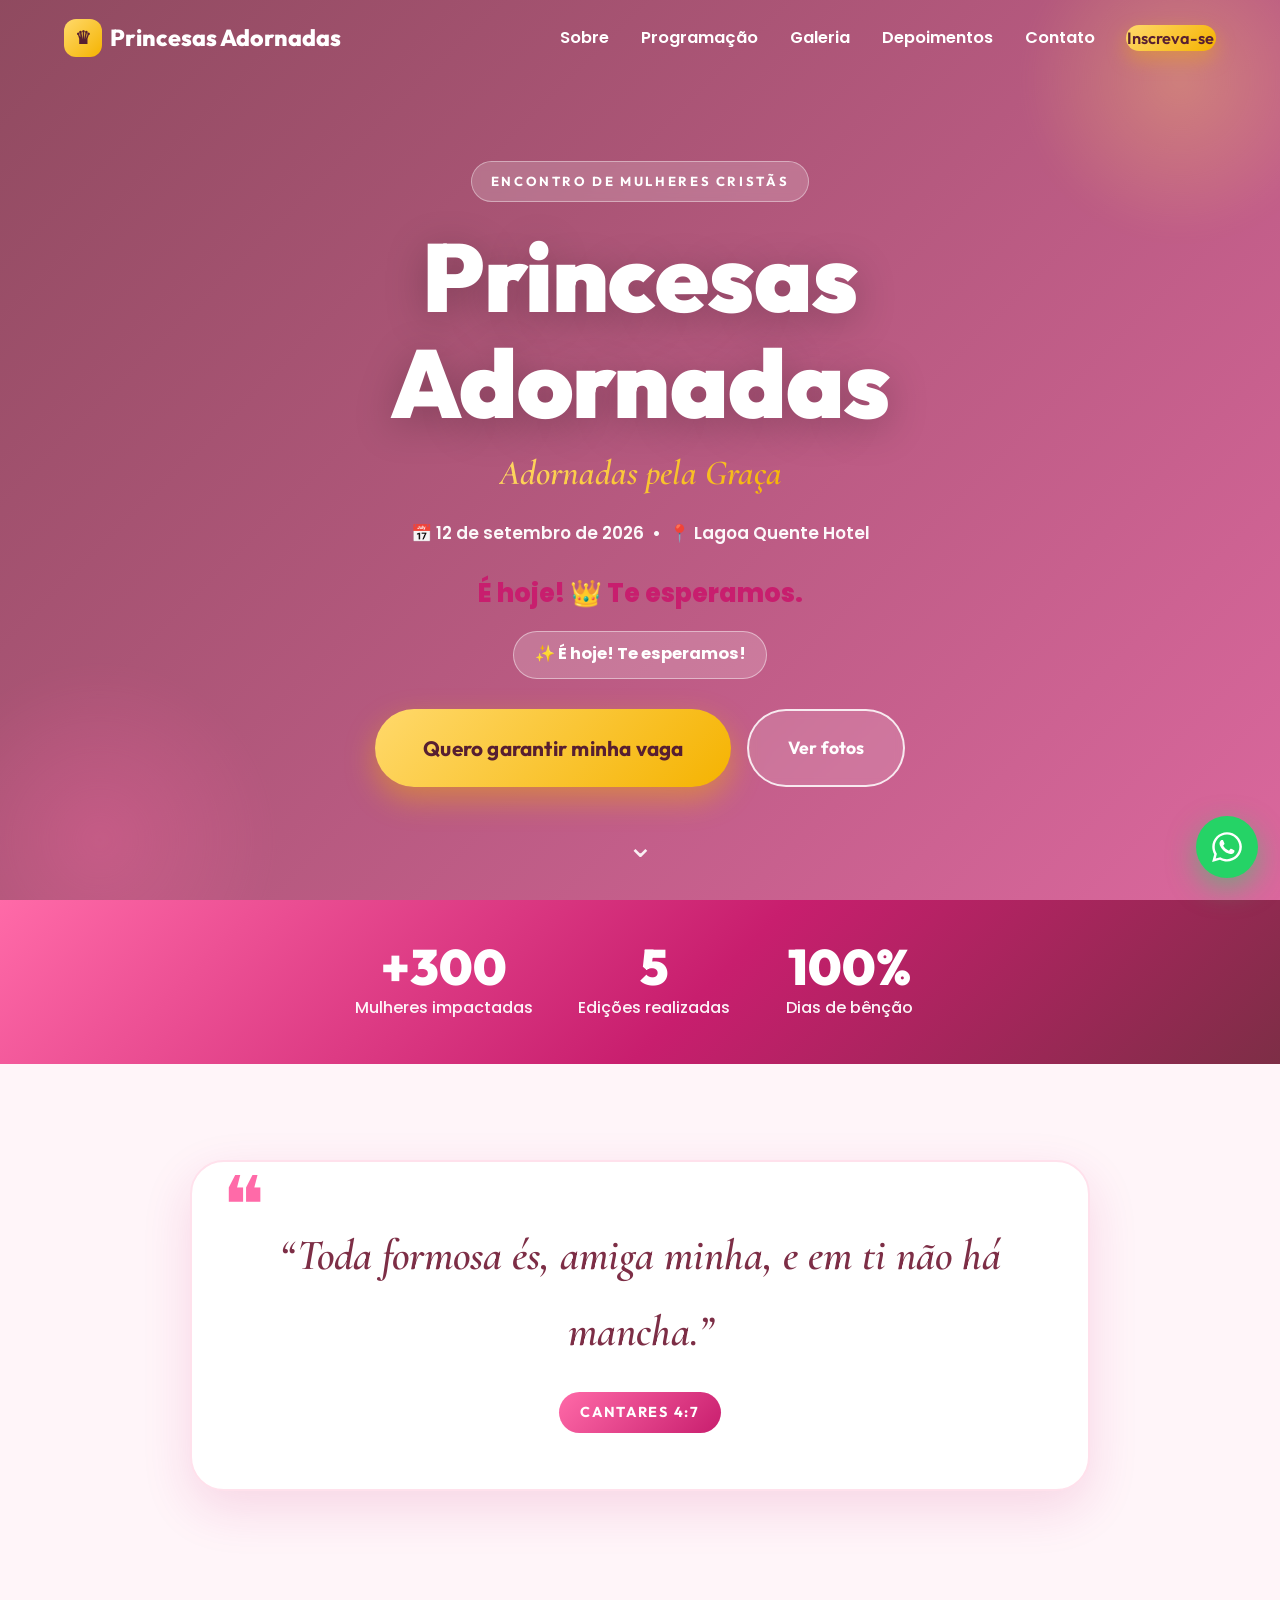
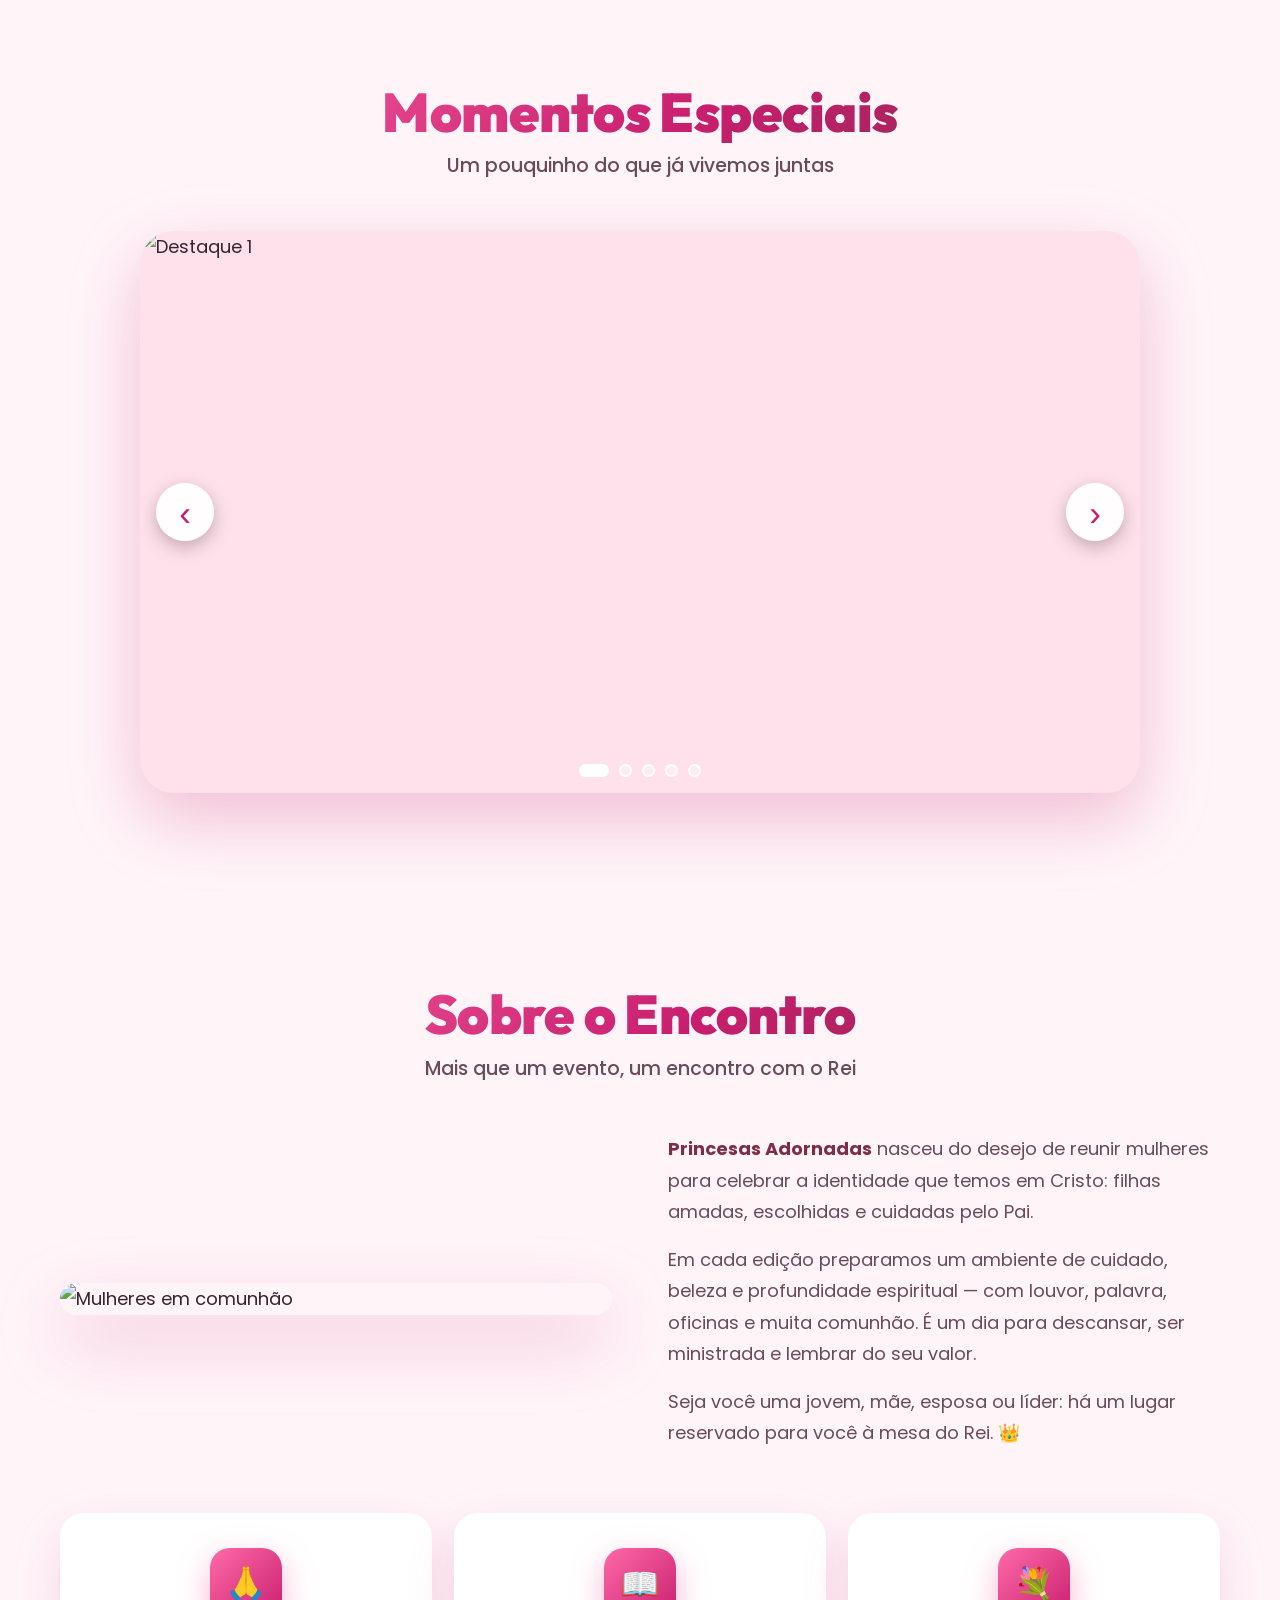
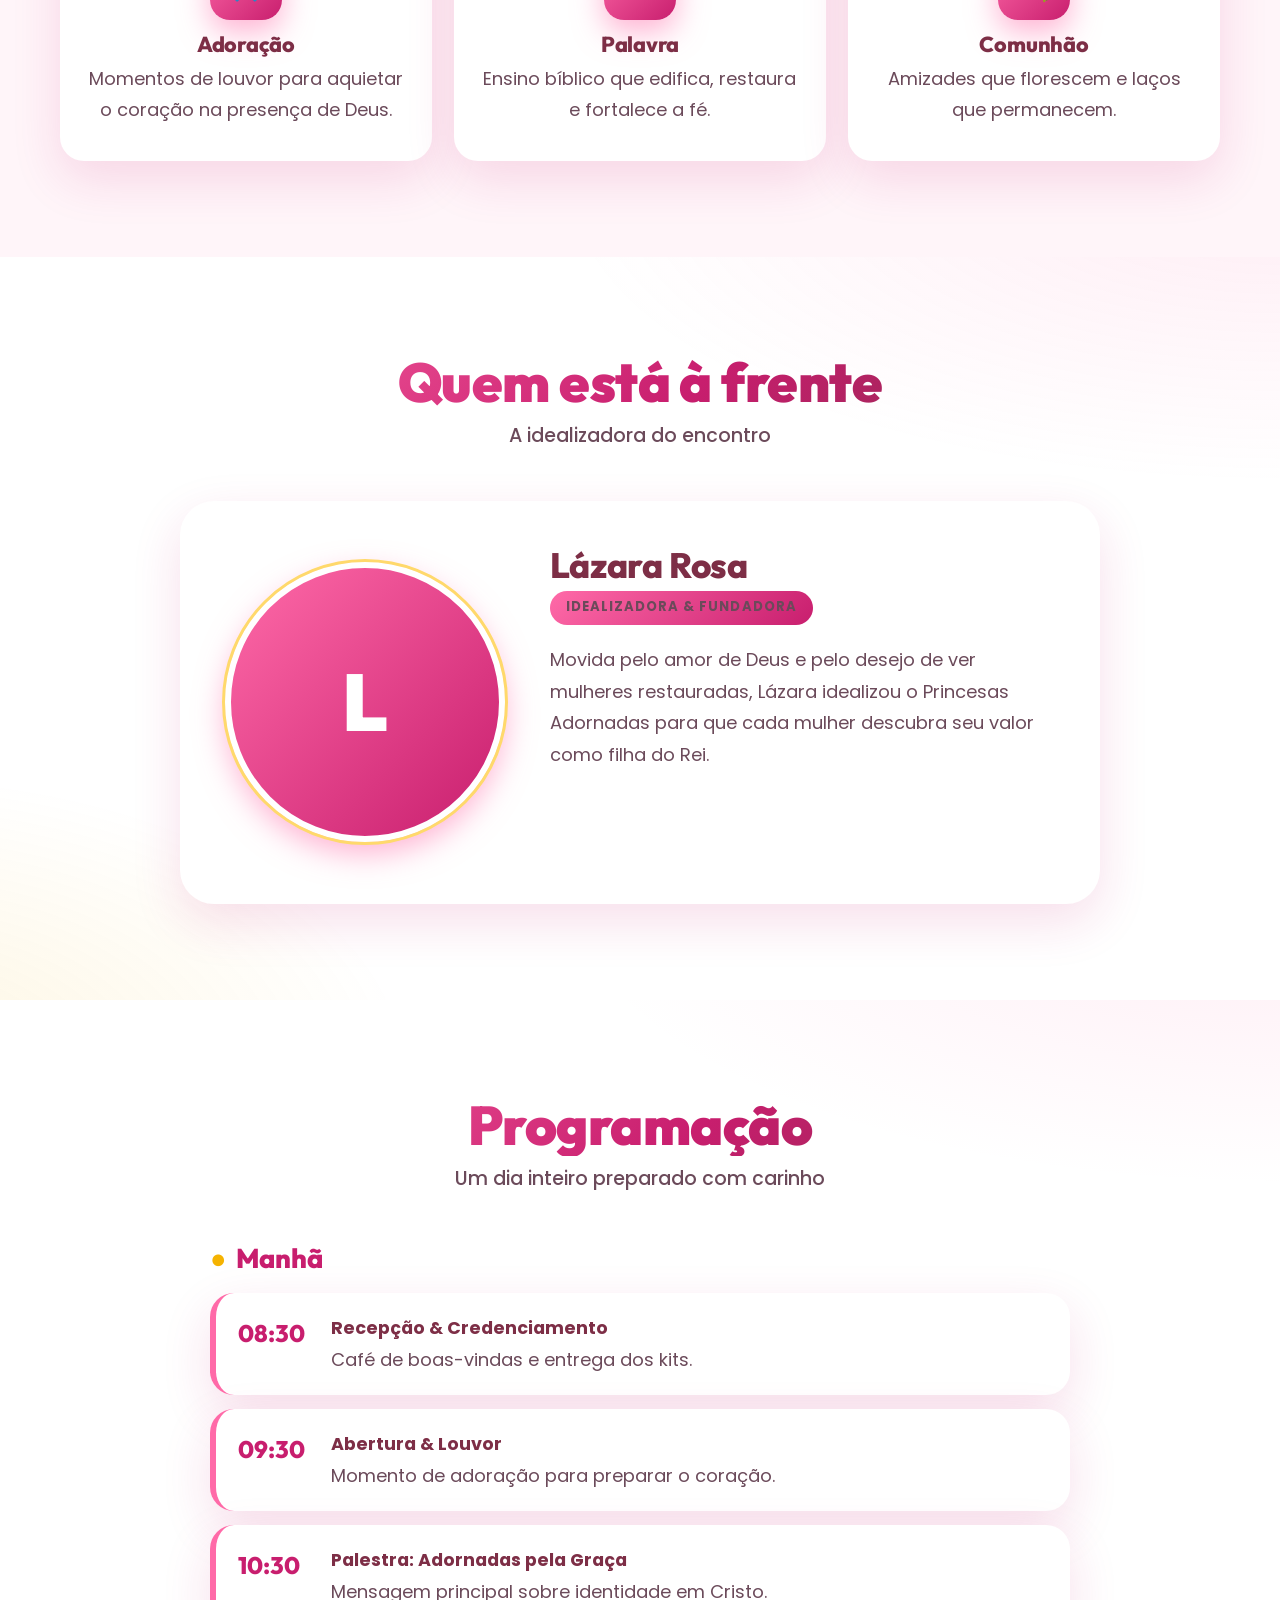
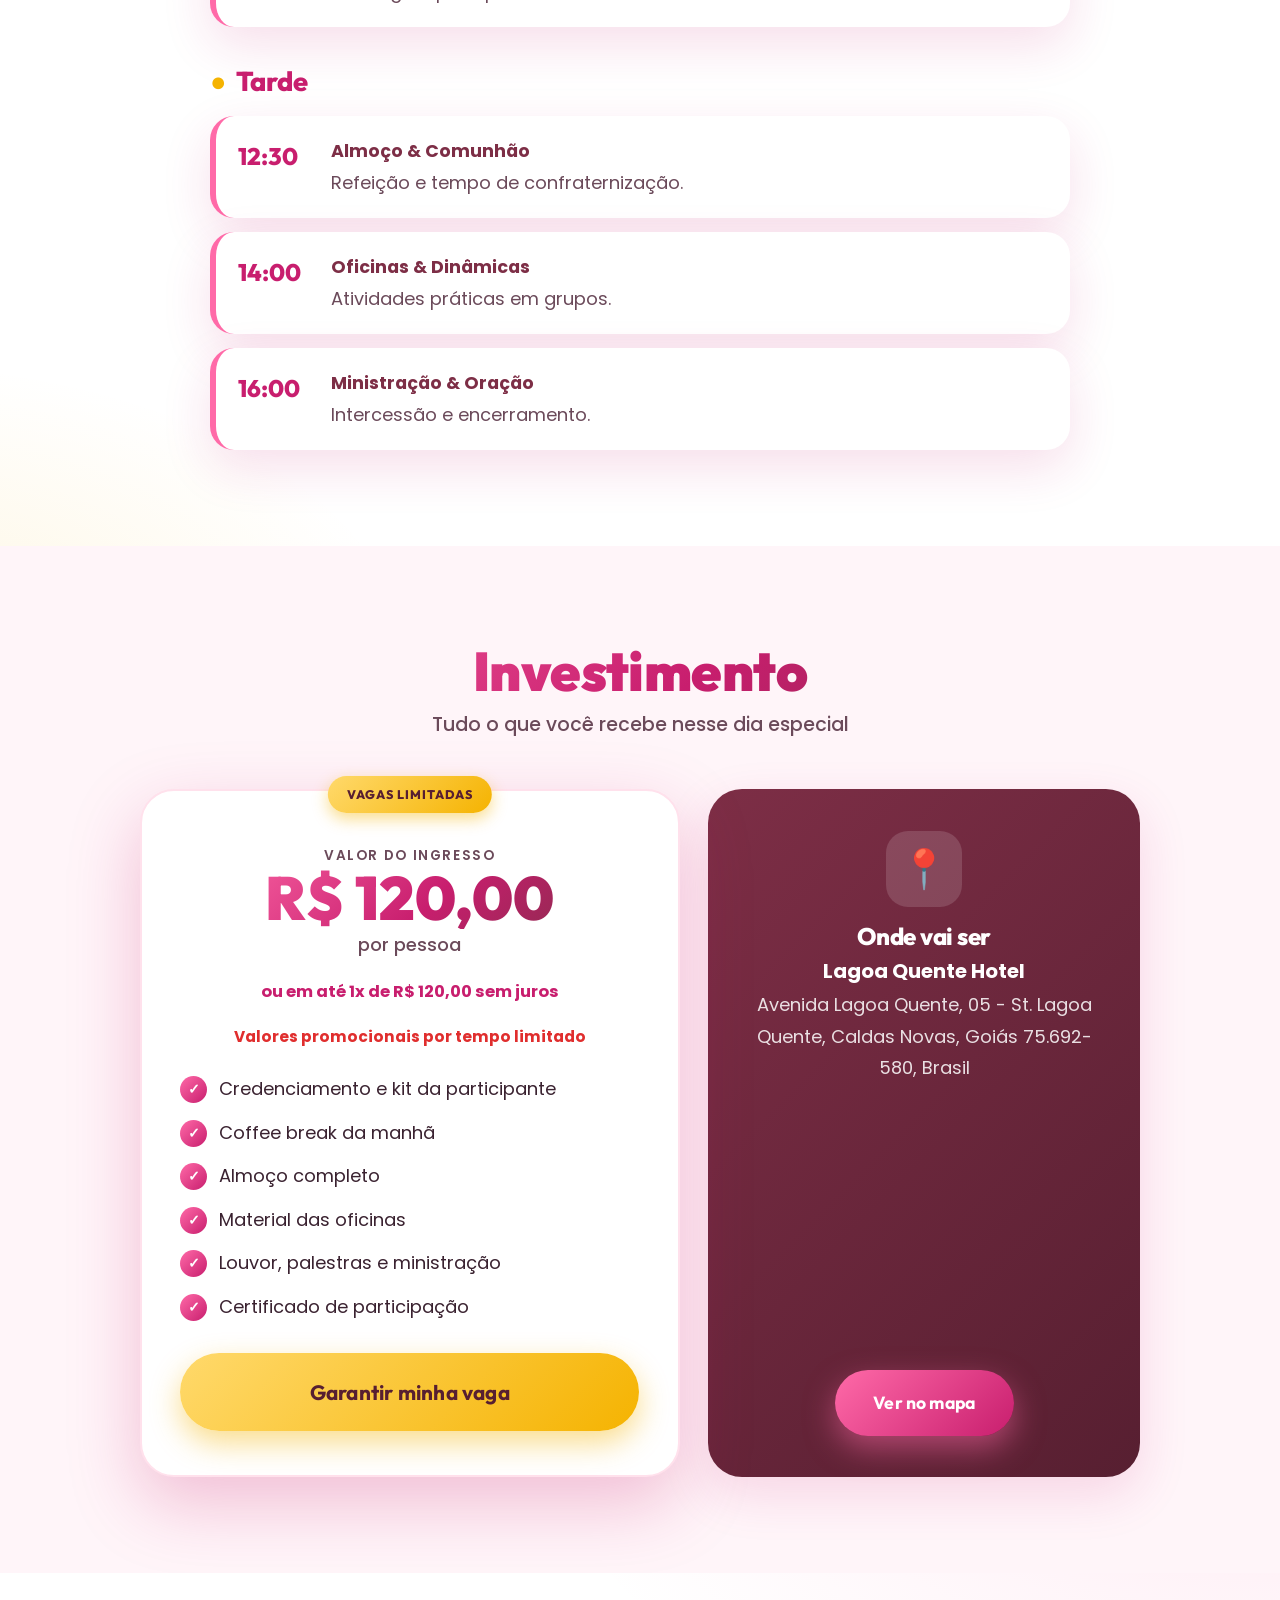
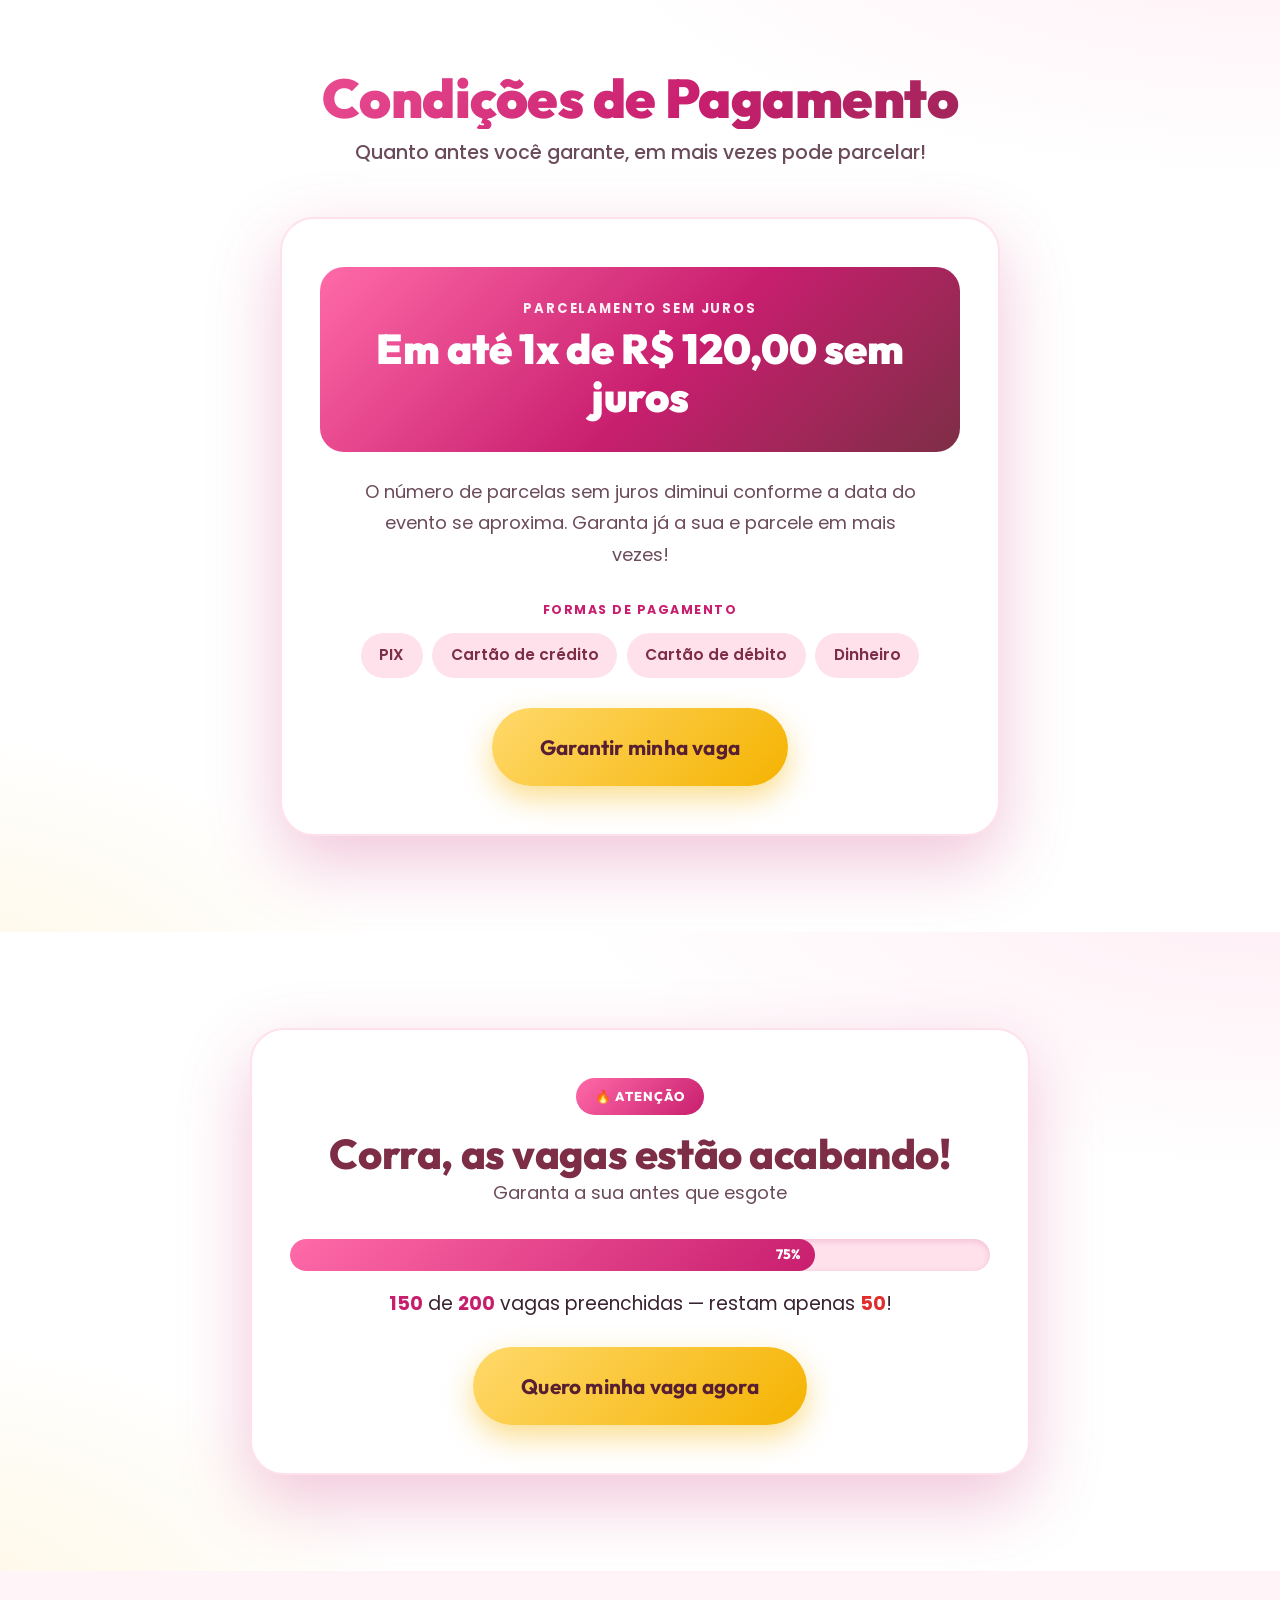
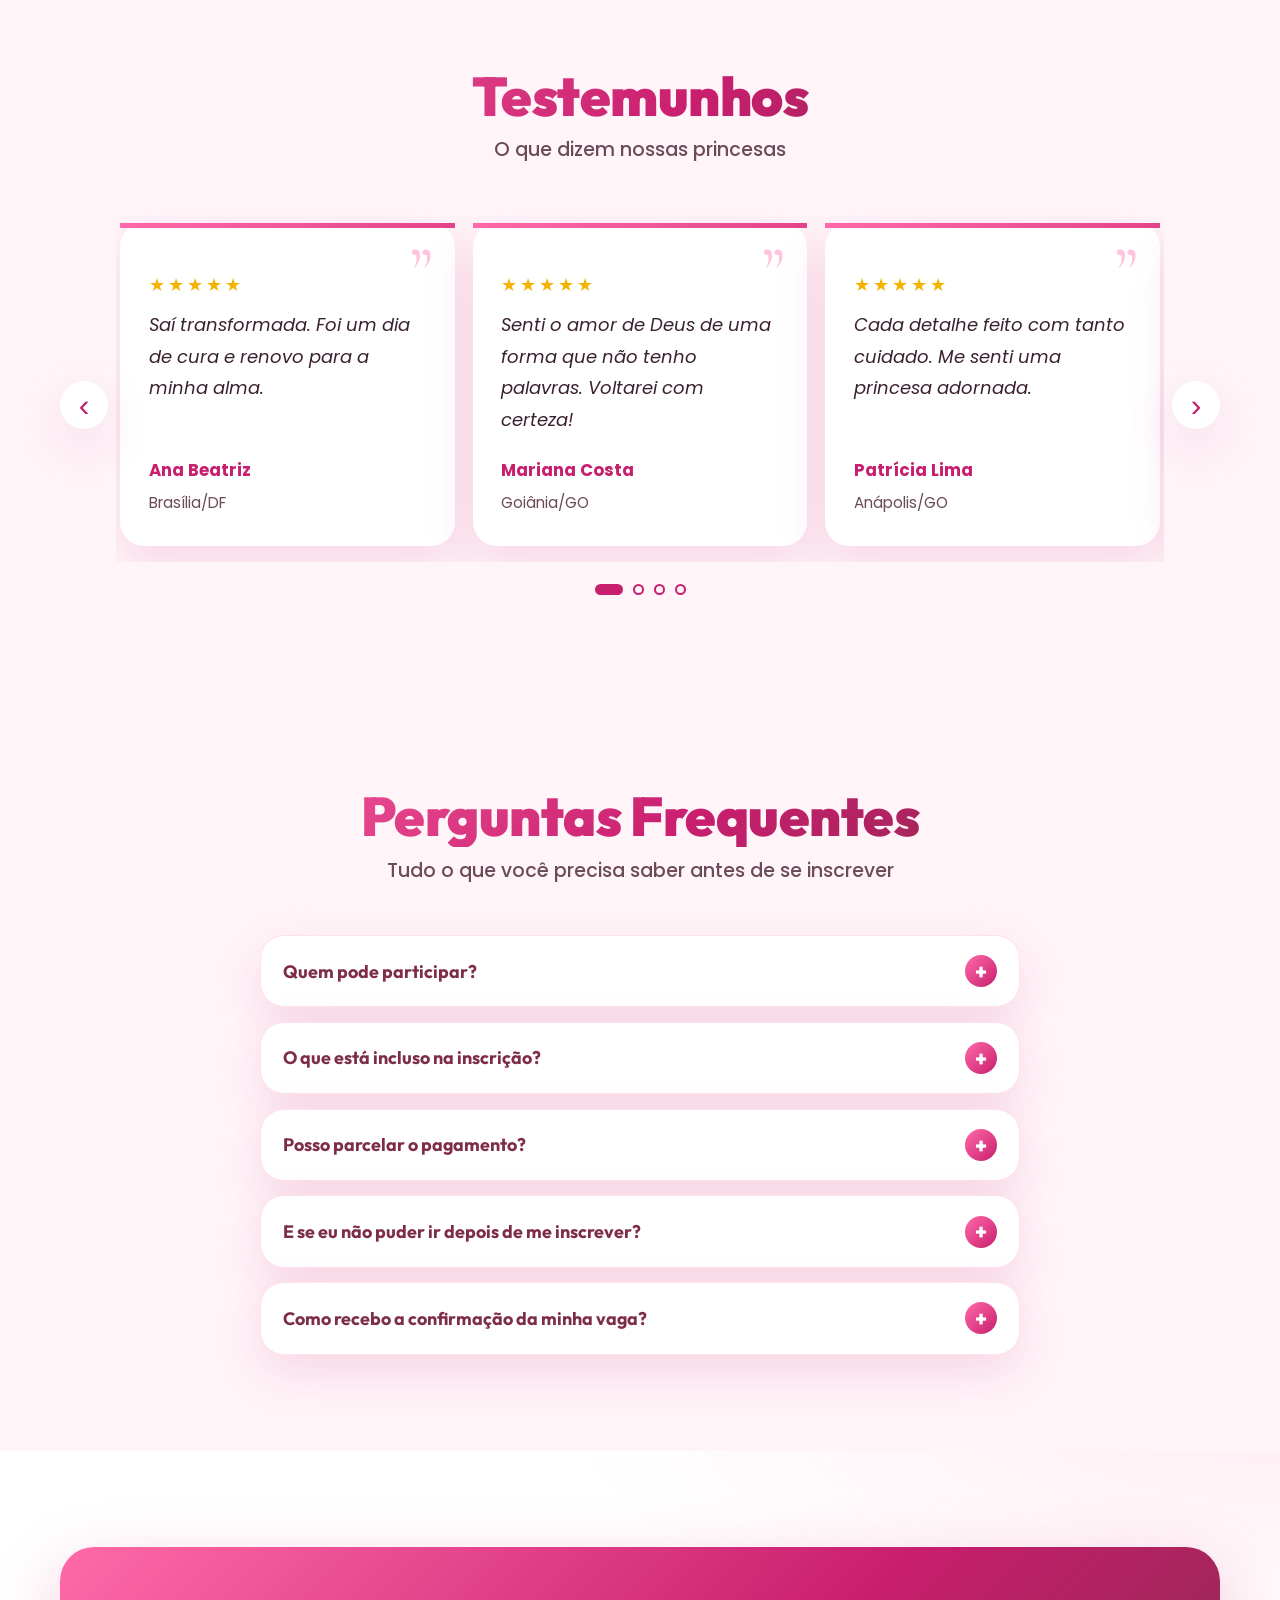
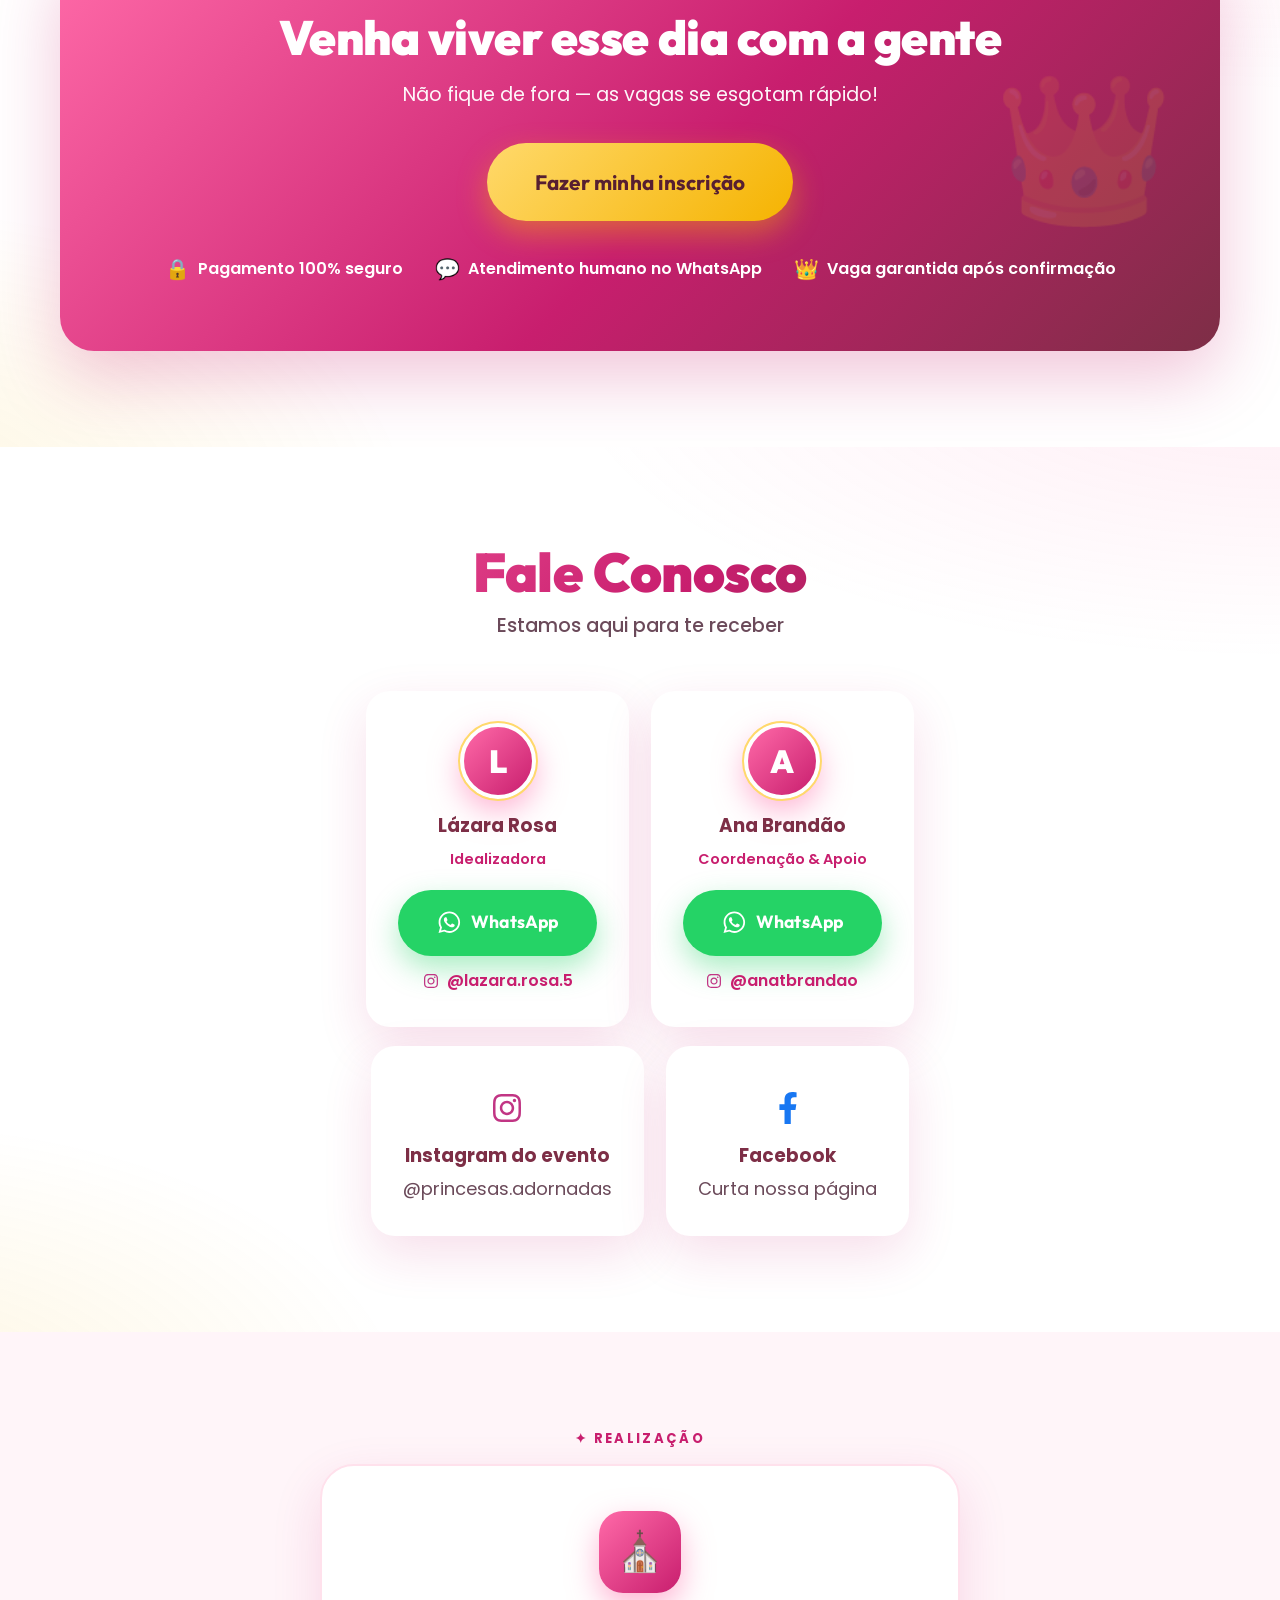
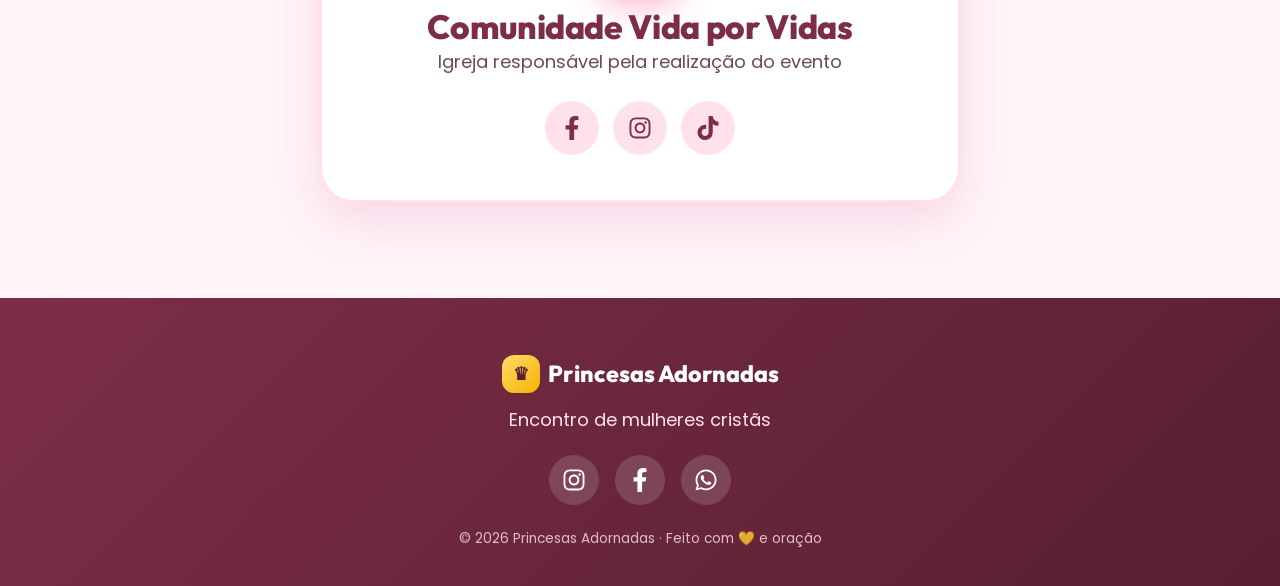
==== commit 7029d4d9: "Enhance functionality and styling: - Update settings to allow git commit messages. - Modify image re" ====
--- a/index.html
+++ b/index.html
@@ -181,7 +181,7 @@
   <section class="secao secao-alt" id="vagas">
     <div class="container">
       <div class="vagas-card" data-reveal>
-        <span class="vagas-selo">🔥 Escassez</span>
+        <span class="vagas-selo">🔥 Atenção</span>
         <h2 data-vagas-titulo>Corra, as vagas estão acabando!</h2>
         <p class="vagas-sub" data-vagas-subtitulo>Garanta a sua antes que esgote</p>
         <div class="vagas-barra-wrap">
--- a/css/styles.css
+++ b/css/styles.css
@@ -228,17 +228,29 @@
 .prog-info strong { color: var(--vinho); font-size: 1.1rem; }
 .prog-info p { color: var(--texto-suave); }
 
-/* ---------- Depoimentos ---------- */
-#depoimentos-lista { display: grid; grid-template-columns: repeat(auto-fit, minmax(300px, 1fr)); gap: 1.6rem; }
-.dep-card { background: var(--branco); border-radius: var(--r); padding: 2.4rem 1.9rem 1.9rem; box-shadow: var(--sombra);
-  position: relative; transition: transform .3s, box-shadow .3s; border-top: 5px solid transparent;
-  border-image: var(--grad-primario) 1; }
-.dep-card:hover { transform: translateY(-8px); box-shadow: var(--sombra-forte); }
+/* ---------- Depoimentos (carrossel com múltiplos visíveis) ---------- */
+#depoimentos-lista { max-width: 1200px; margin: 0 auto; }
+.dep-carrossel { position: relative; padding: 0 56px; }
+.dep-viewport { overflow: hidden; padding: 8px 4px 16px; }
+.dep-trilho { display: grid; gap: 18px; transition: transform .55s ease; }
+.dep-card { background: var(--branco); border-radius: var(--r); padding: 2.6rem 1.8rem 1.8rem; box-shadow: var(--sombra);
+  position: relative; border-top: 5px solid transparent; border-image: var(--grad-primario) 1;
+  display: flex; flex-direction: column; }
 .dep-aspas { font-family: var(--fonte-fancy); font-size: 4.5rem; line-height: .5; color: var(--rosa);
   position: absolute; top: 26px; right: 22px; opacity: .4; }
-.dep-card blockquote { font-style: italic; margin-bottom: 1.3rem; position: relative; z-index: 1; color: var(--texto); }
+.dep-card blockquote { font-style: italic; margin-bottom: 1.3rem; position: relative; z-index: 1; color: var(--texto); flex: 1; }
 .dep-card figcaption strong { color: var(--magenta); display: block; font-size: 1.05rem; }
 .dep-card figcaption span { font-size: .95rem; color: var(--texto-suave); }
+.dep-btn { position: absolute; top: 50%; transform: translateY(-50%); width: 48px; height: 48px;
+  border-radius: 50%; border: none; background: var(--branco); color: var(--magenta);
+  font-size: 2rem; line-height: 1; cursor: pointer; box-shadow: var(--sombra);
+  display: flex; align-items: center; justify-content: center; transition: .25s; z-index: 2; }
+.dep-btn:hover { background: var(--magenta); color: #fff; transform: translateY(-50%) scale(1.08); }
+.dep-prev { left: 0; } .dep-next { right: 0; }
+.dep-dots { display: flex; gap: 10px; justify-content: center; margin-top: 1.4rem; }
+.dep-dot { width: 11px; height: 11px; border-radius: 999px; border: 2px solid var(--magenta);
+  background: transparent; cursor: pointer; padding: 0; transition: .25s; }
+.dep-dot.ativo { background: var(--magenta); width: 28px; }
 
 /* ---------- CTA de inscrição ---------- */
 .cta-inscricao { text-align: center; background: var(--grad-festa); color: #fff; border-radius: var(--r-lg);
@@ -448,10 +460,12 @@
 .tt-svg { width: 1em; height: 1em; fill: currentColor; display: inline-block; vertical-align: middle; }
 
 /* ---------- Botão de inscrição no topo ---------- */
-.btn-topo { background: var(--grad-ouro); color: var(--vinho-esc) !important; font-family: var(--fonte-titulo);
-  font-weight: 800; padding: .6rem 1.4rem; border-radius: 999px; box-shadow: 0 8px 20px rgba(245,179,1,.4); }
+.btn-topo { display: inline-flex; align-items: center; justify-content: center;
+  background: var(--grad-ouro); color: var(--vinho-esc) !important; font-family: var(--fonte-titulo);
+  font-weight: 800; font-size: 1rem; line-height: 1; padding: .85rem 1.8rem; border-radius: 999px;
+  box-shadow: 0 8px 20px rgba(245,179,1,.4); transition: transform .25s, box-shadow .25s; }
 .btn-topo::after { content: none !important; }
-.btn-topo:hover { transform: translateY(-2px); }
+.btn-topo:hover { transform: translateY(-2px); box-shadow: 0 12px 26px rgba(245,179,1,.55); }
 
 /* ---------- Estrelas de avaliação ---------- */
 .dep-estrelas { color: var(--ouro); letter-spacing: 3px; font-size: 1.15rem; margin-bottom: .5rem; }
@@ -499,6 +513,9 @@
   #galeria-menu { position: static; max-height: none; grid-template-columns: repeat(auto-fill, minmax(150px, 1fr)); }
   .hero { background-attachment: scroll; }
   .car-btn { width: 48px; height: 48px; font-size: 1.8rem; }
+  .dep-carrossel { padding: 0 8px; }
+  .dep-btn { width: 40px; height: 40px; font-size: 1.7rem; background: rgba(255,255,255,.9); }
+  .dep-prev { left: -6px; } .dep-next { right: -6px; }
   .ingresso-grid { grid-template-columns: 1fr; }
   /* CTA fixo no rodapé do celular */
   #sticky-cta { display: flex; }
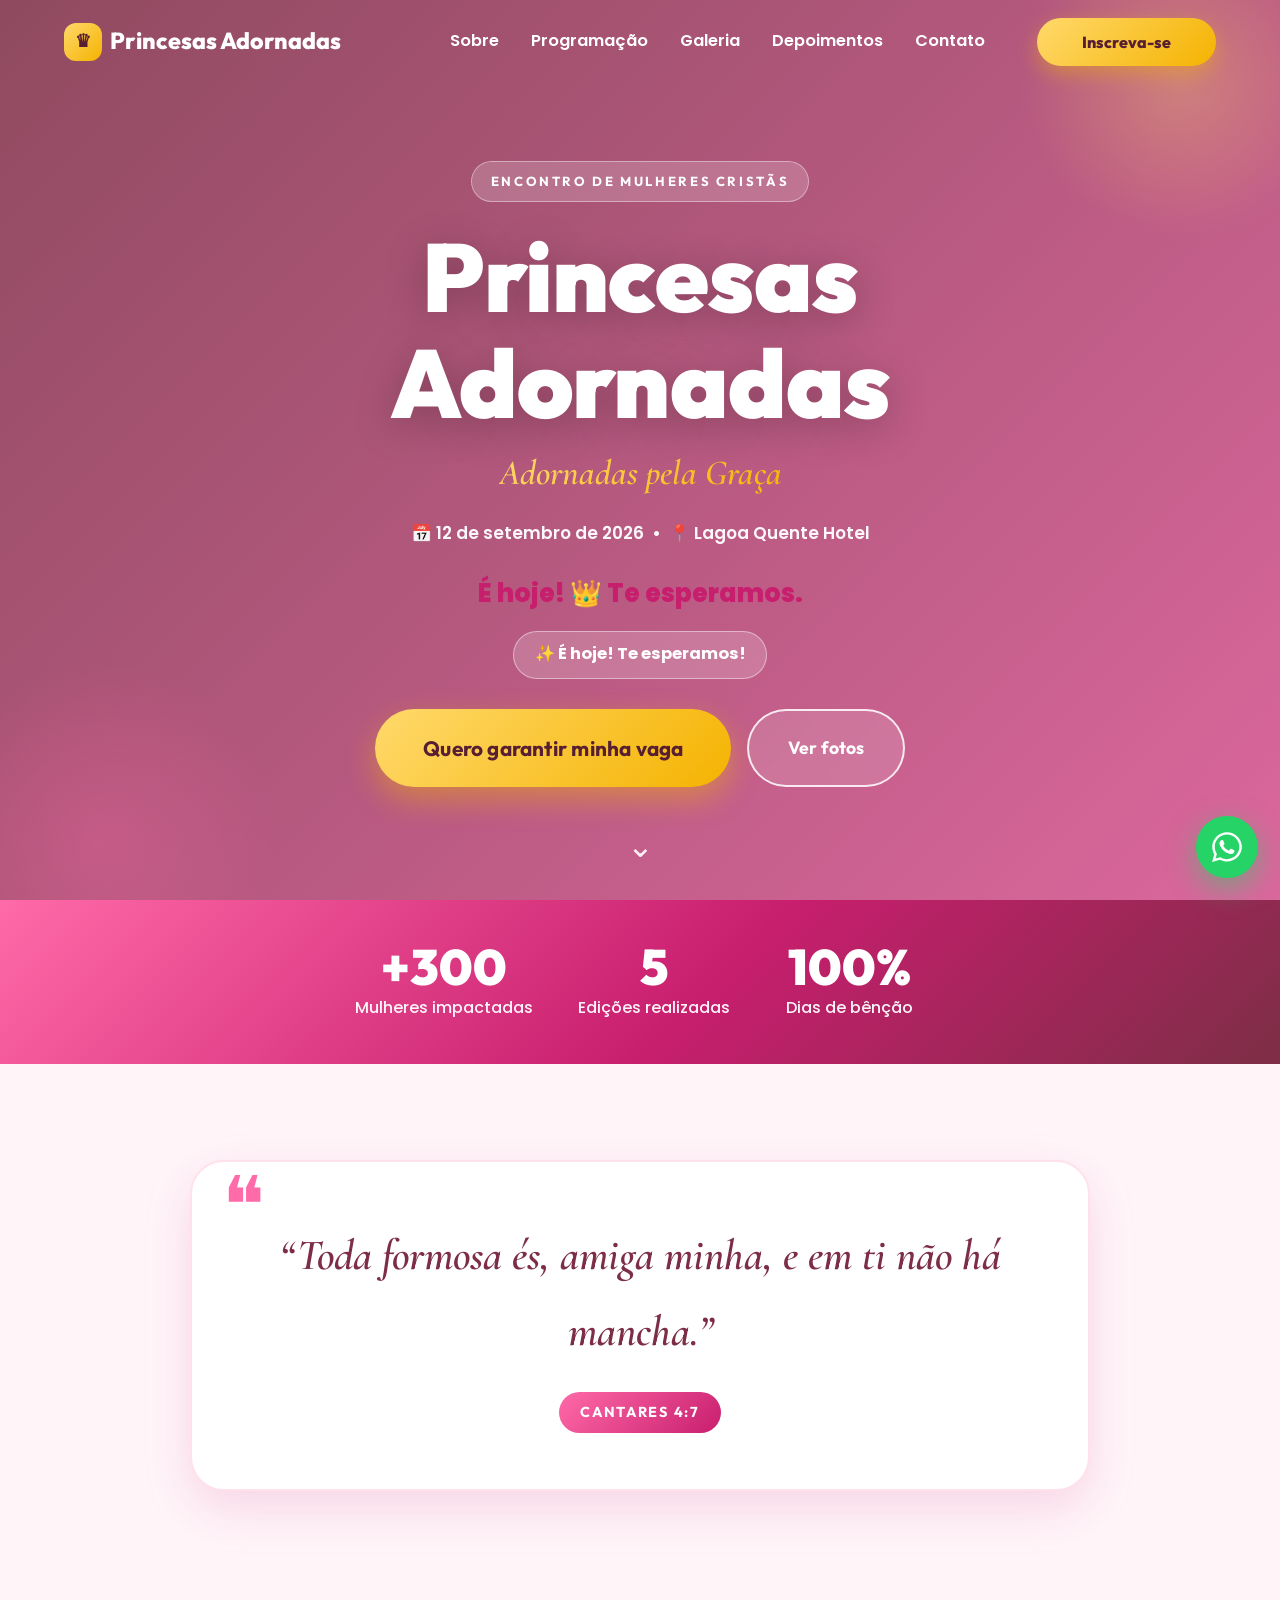
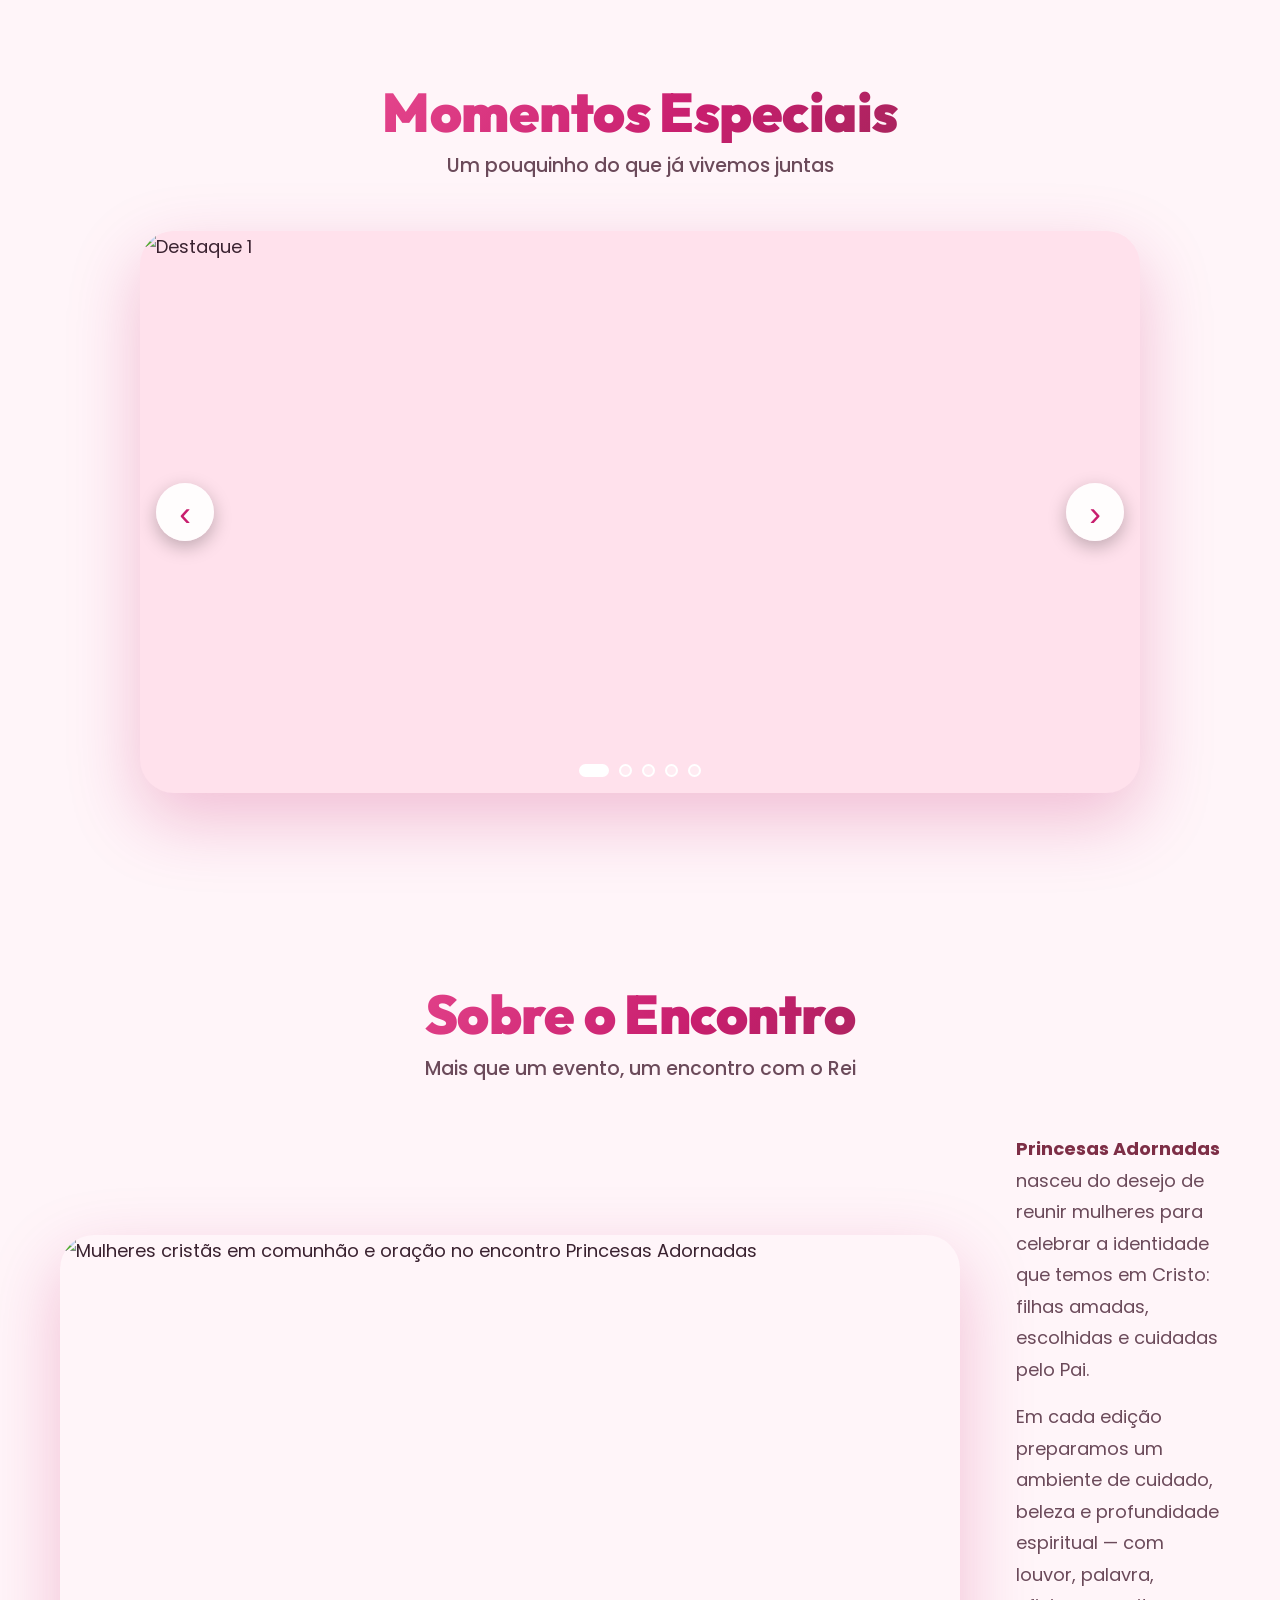
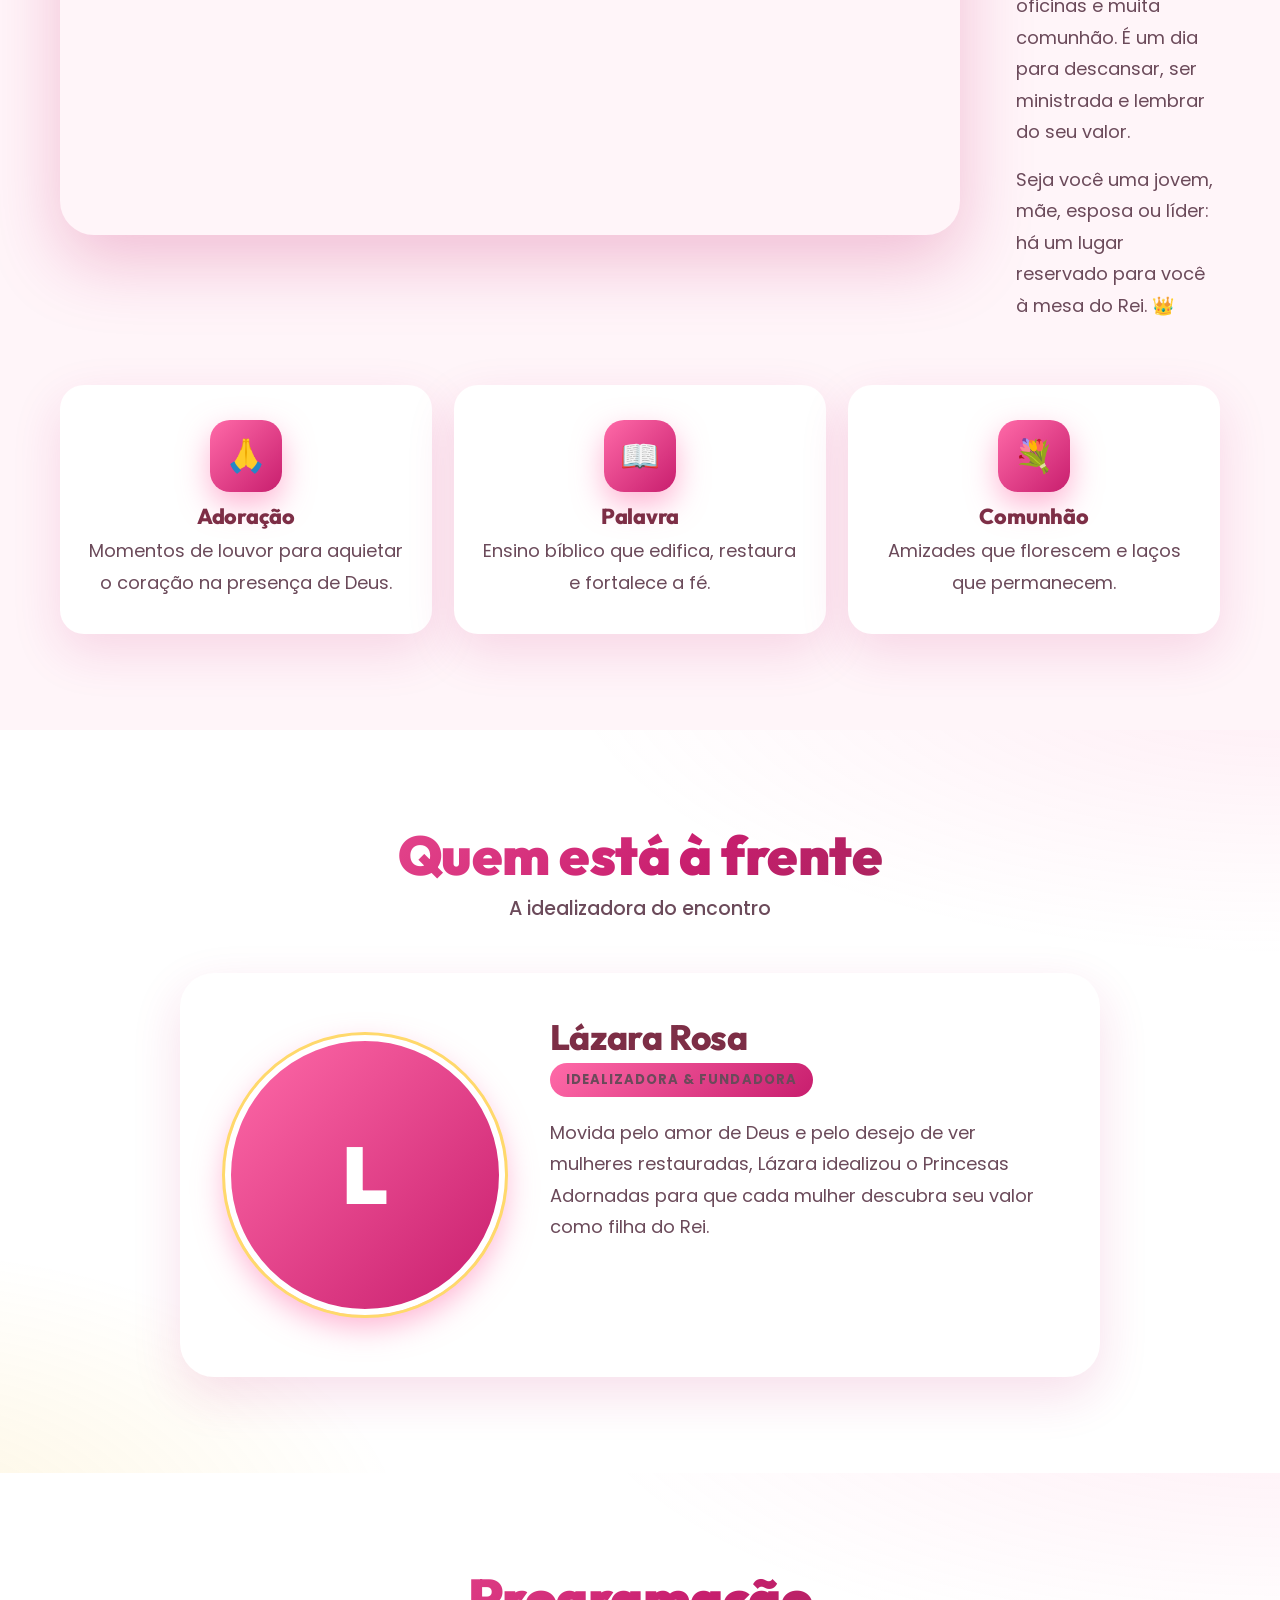
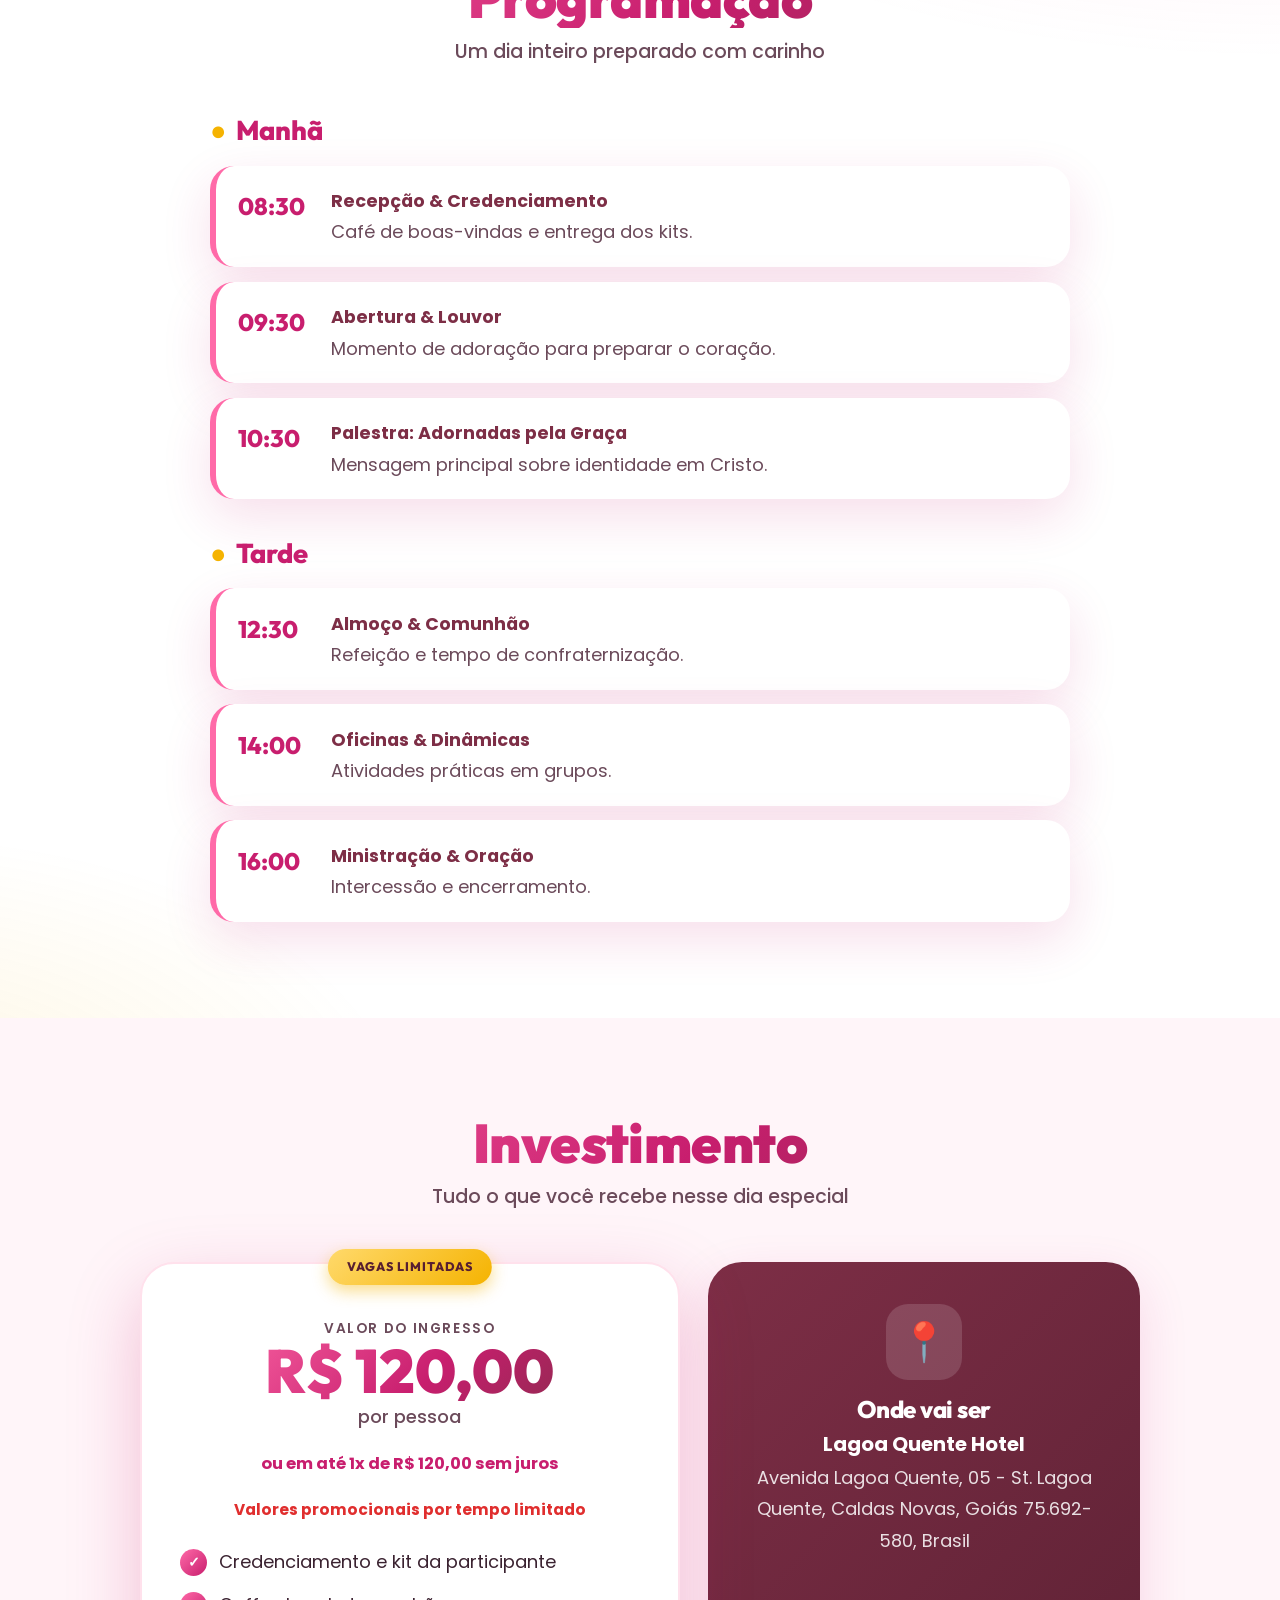
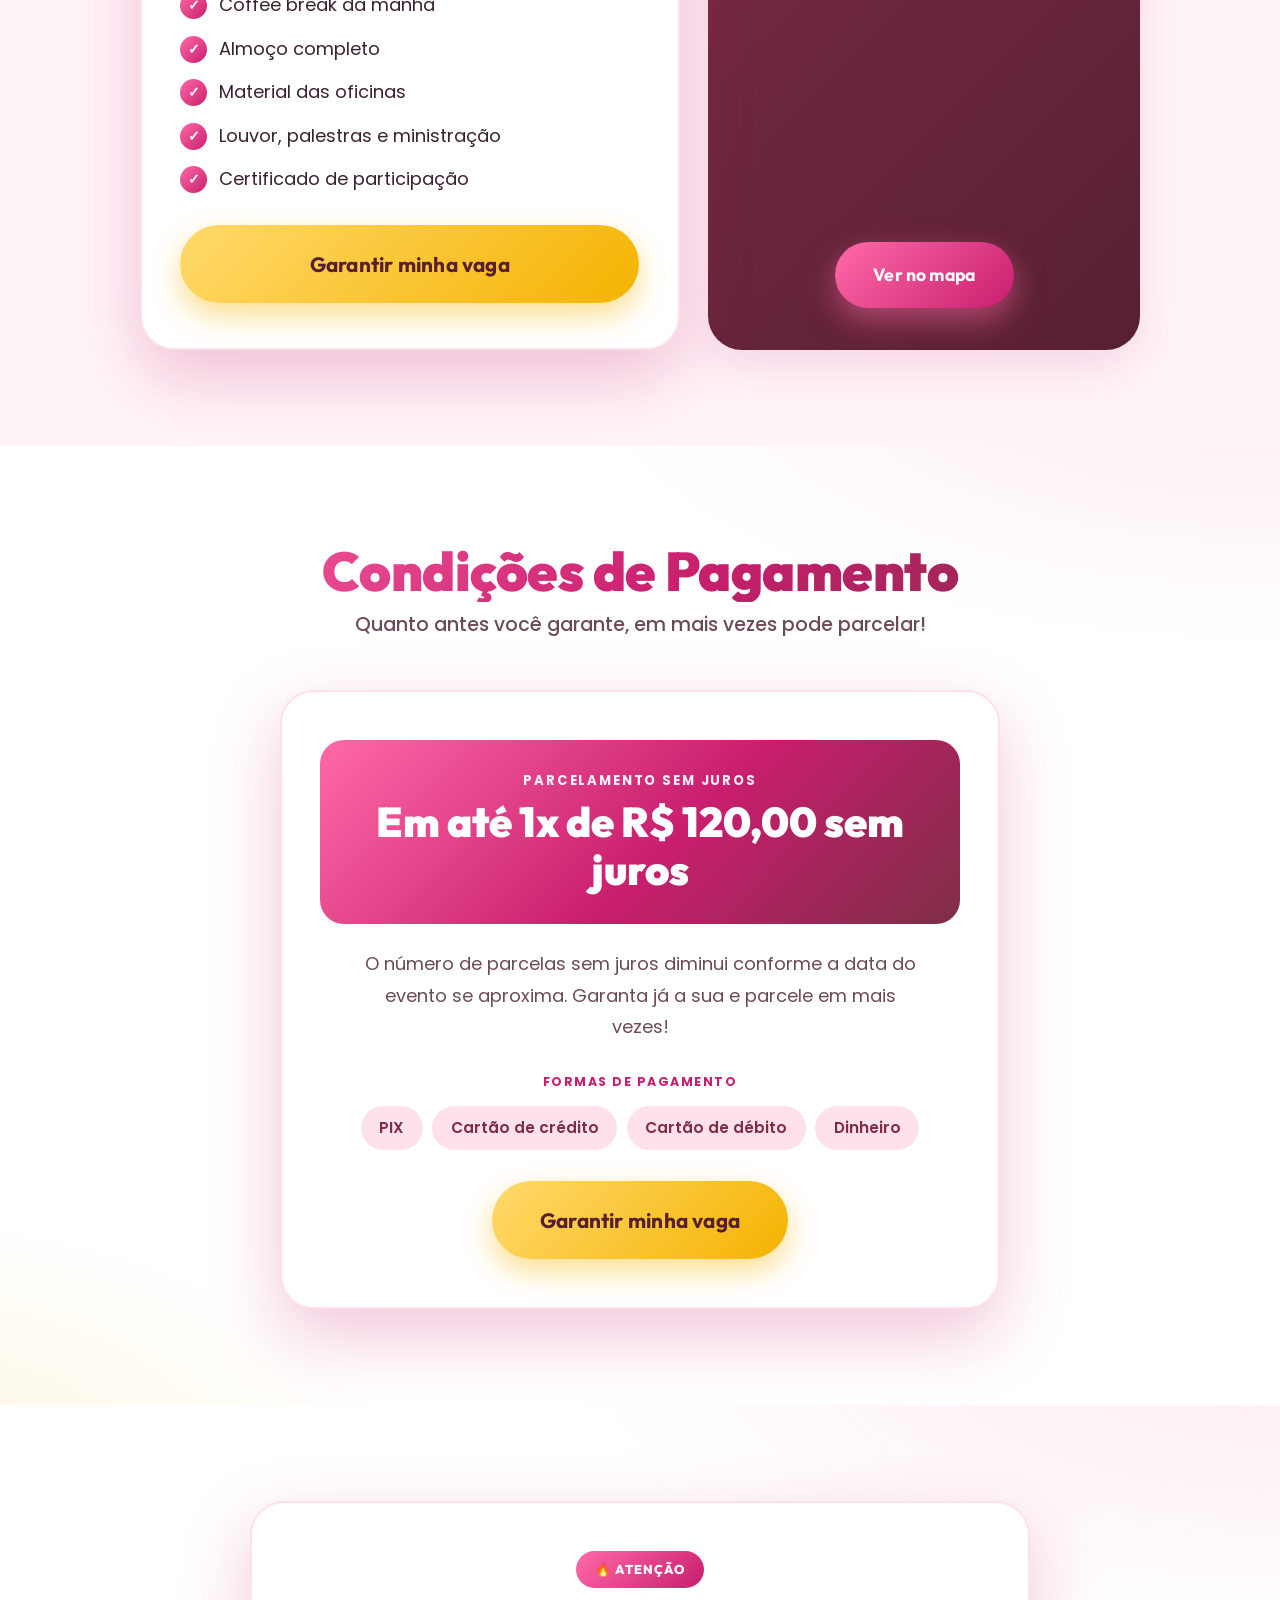
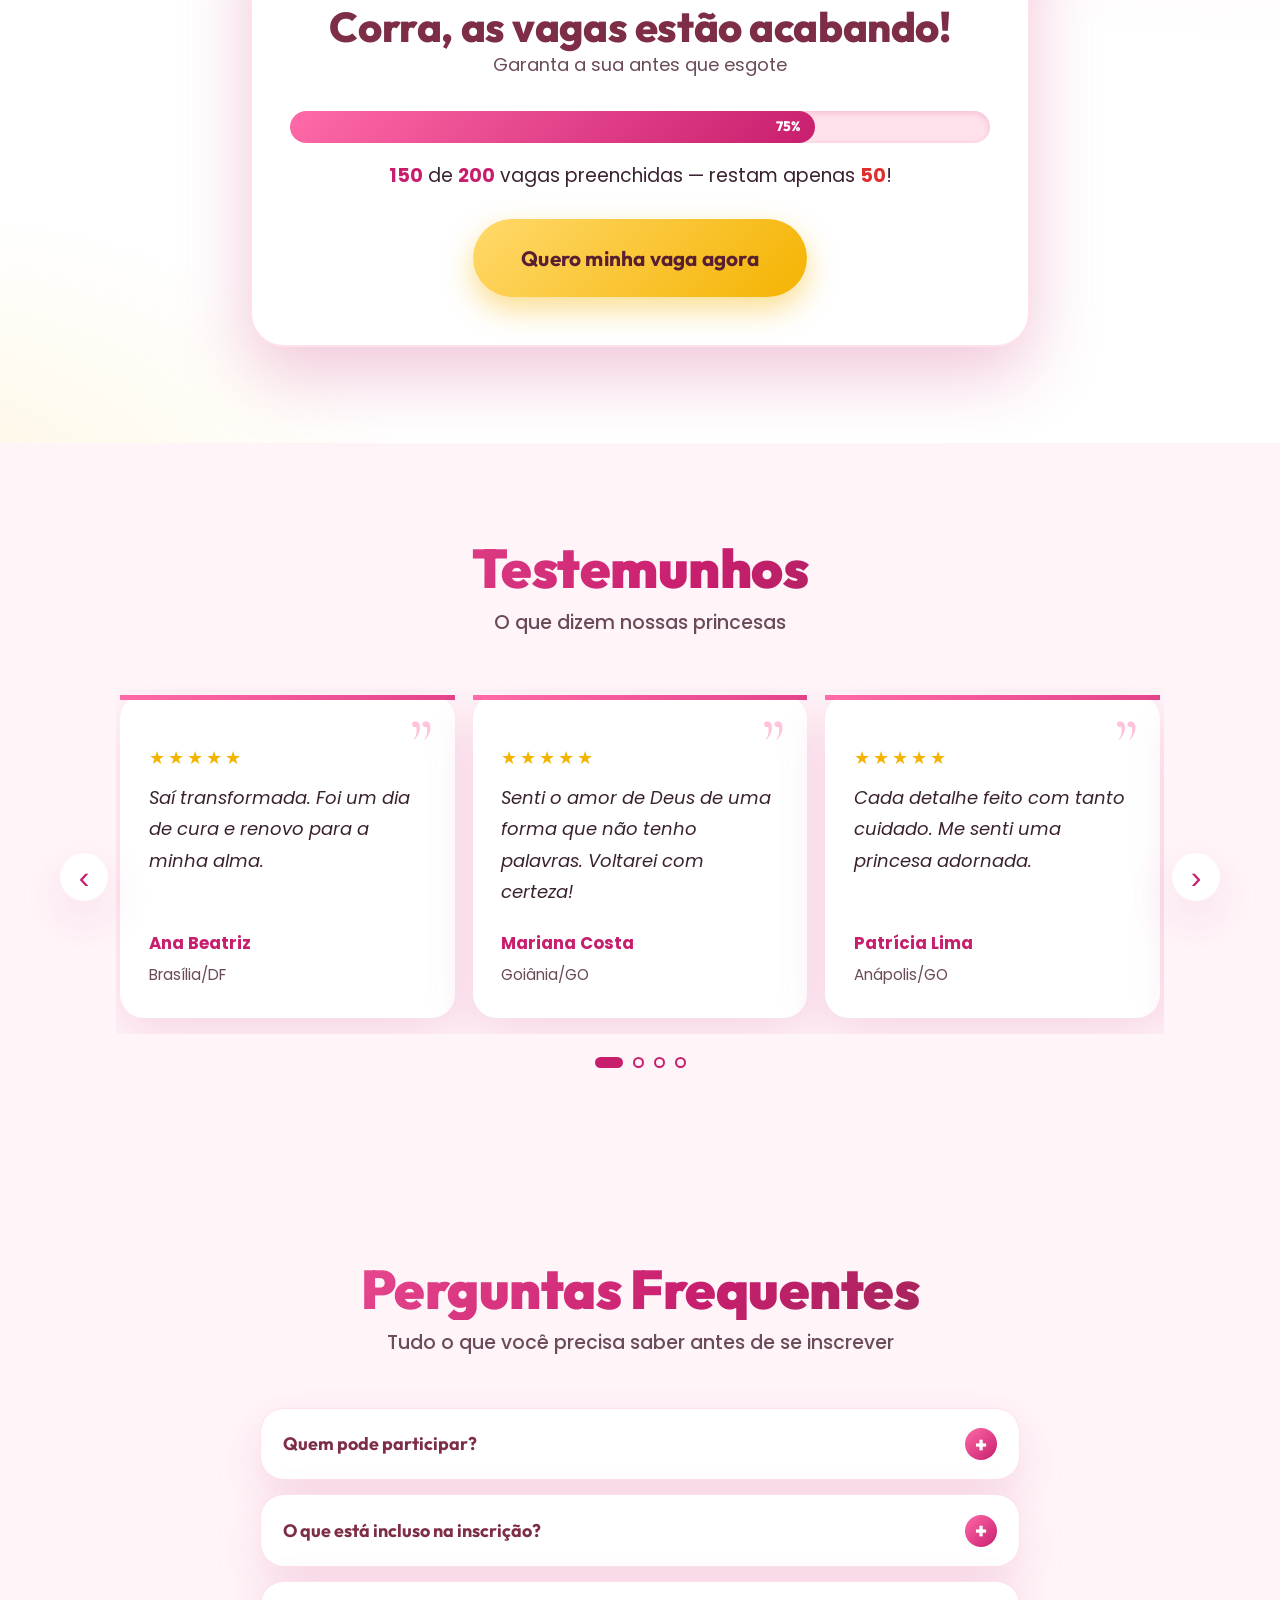
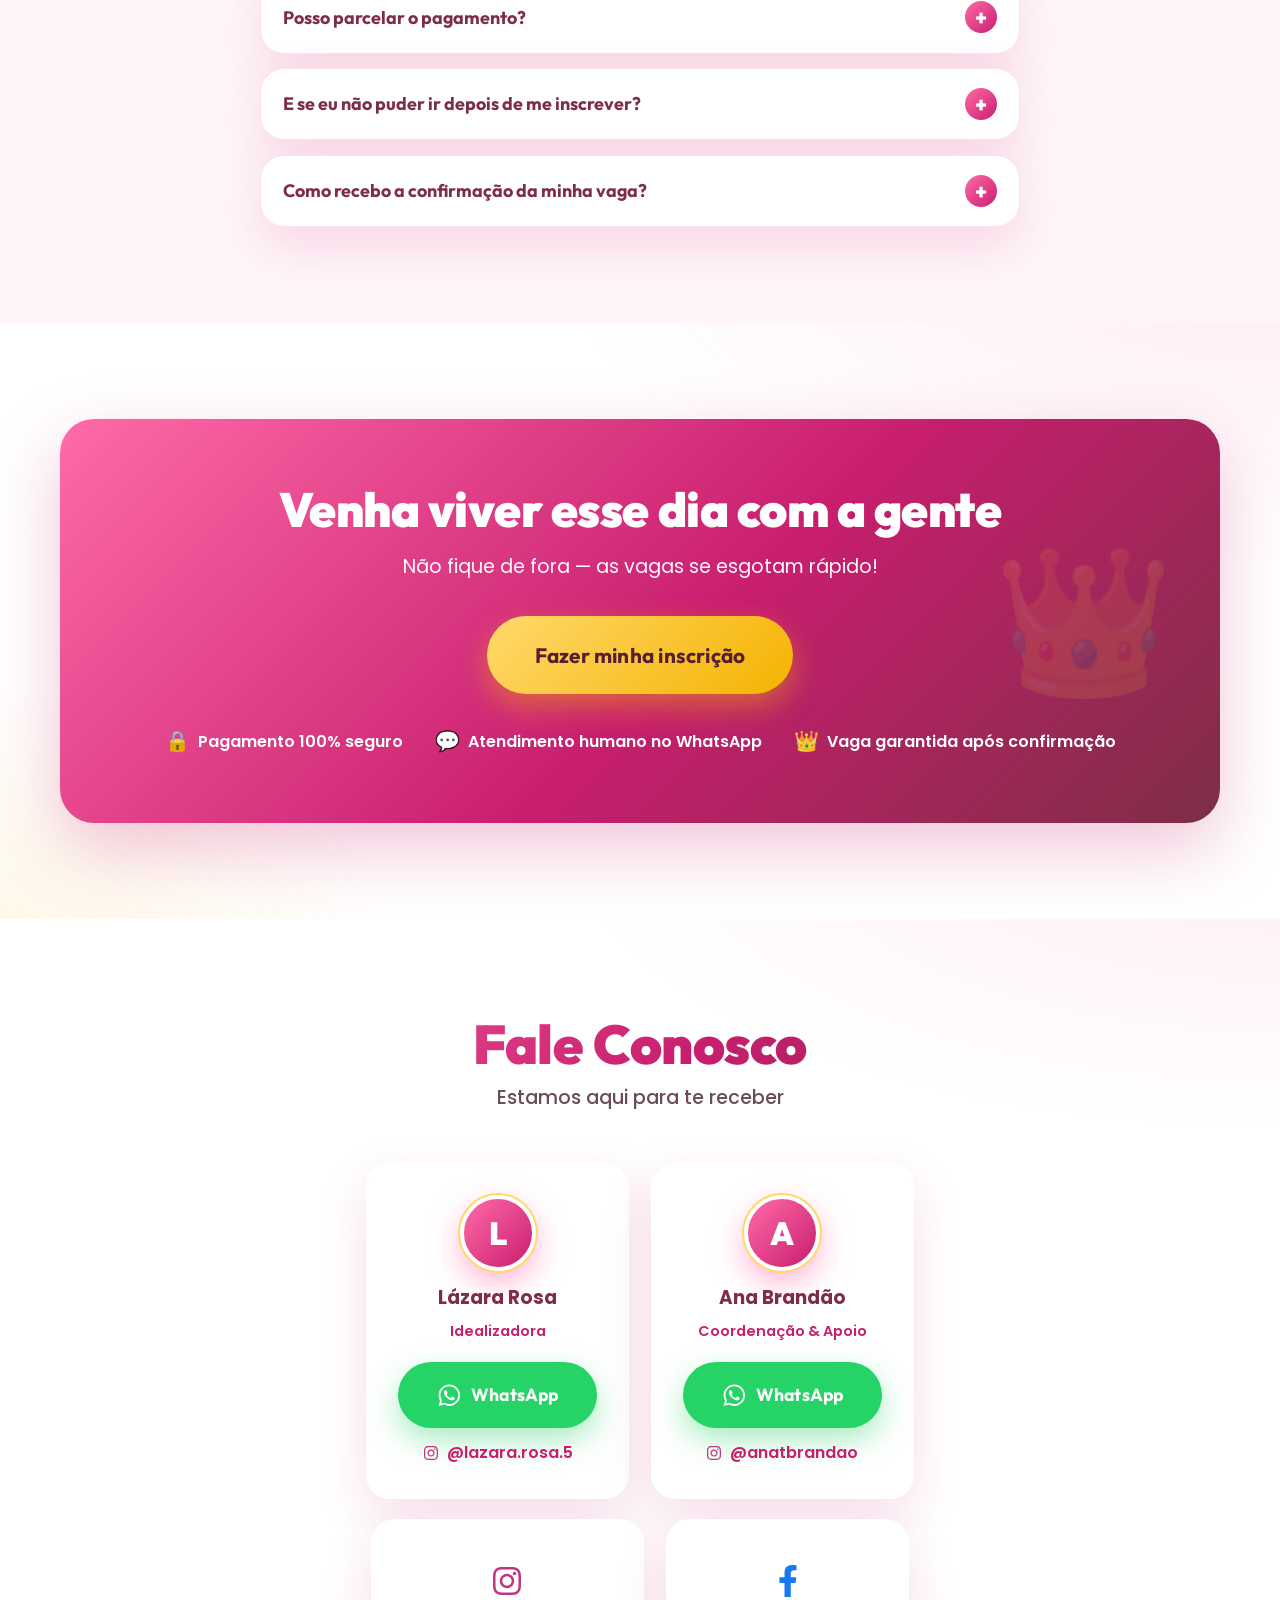
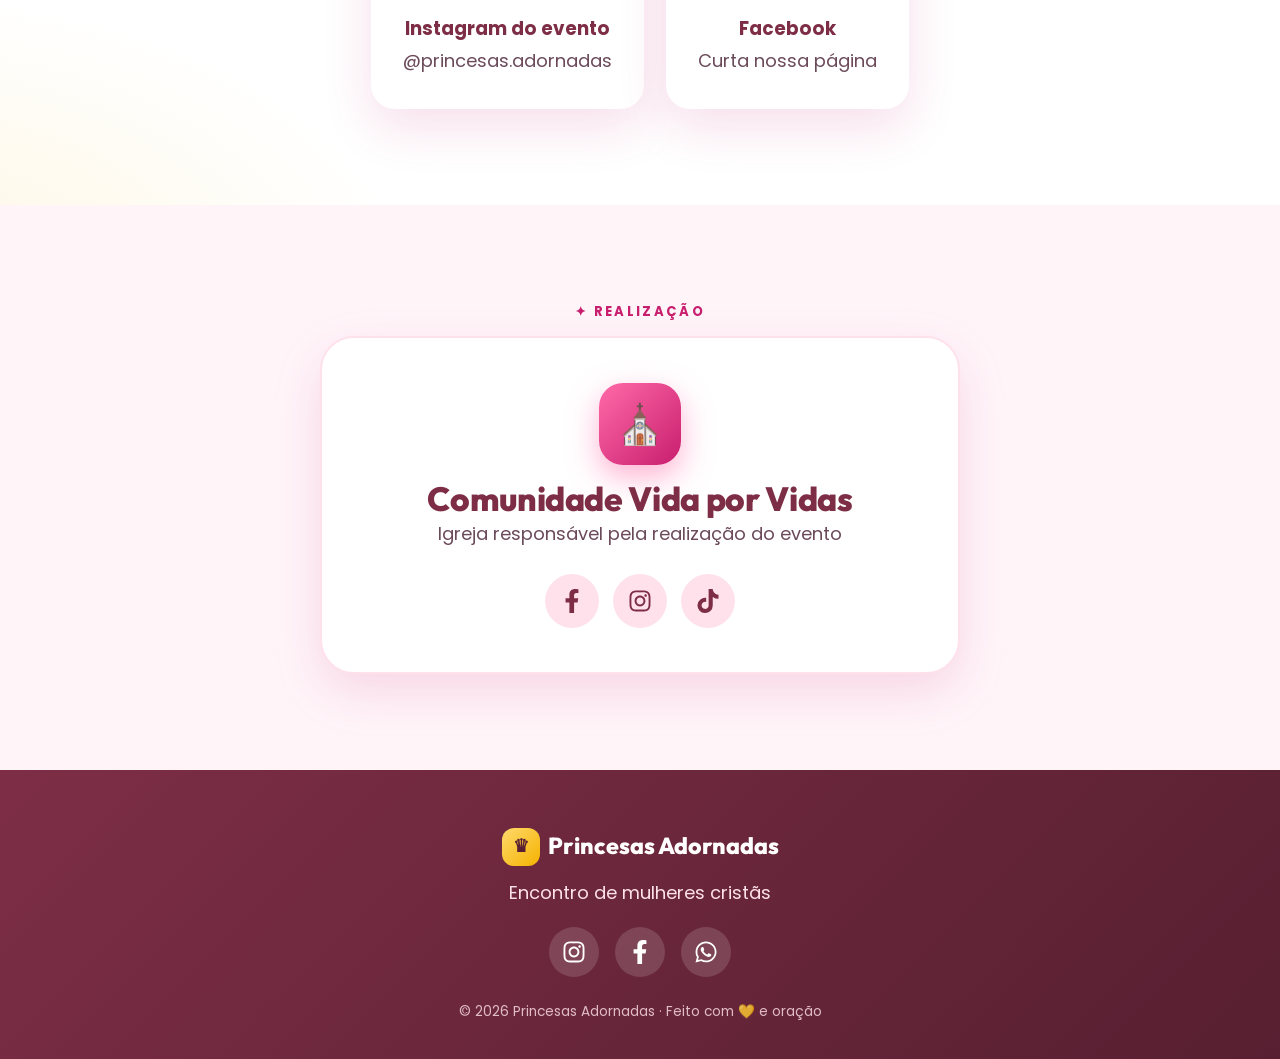
==== commit aa2cd741: "feat: Refactor site structure and enhance SEO - Updated `inscricao.html` to improve meta tags, add p" ====
--- a/index.html
+++ b/index.html
@@ -2,32 +2,49 @@
 <html lang="pt-BR">
 <head>
   <meta charset="UTF-8">
-  <meta name="viewport" content="width=device-width, initial-scale=1.0">
-  <title>Princesas Adornadas — Encontro de Mulheres Cristãs</title>
-  <meta name="description" content="Princesas Adornadas — um encontro para mulheres cristãs viverem um dia de adoração, comunhão e renovo.">
+  <meta name="viewport" content="width=device-width, initial-scale=1.0, viewport-fit=cover">
+  <meta http-equiv="X-UA-Compatible" content="IE=edge">
+
+  <!-- Título e descrição (serão refinados dinamicamente por js/seo.js) -->
+  <title>Princesas Adornadas — Encontro de Mulheres Cristãs em Caldas Novas (GO)</title>
+  <meta name="description" content="Princesas Adornadas — encontro de mulheres cristãs em Caldas Novas (GO): um dia de adoração, palavra e comunhão. Inscrições abertas, vagas limitadas.">
+
+  <!-- Ícones e cor de marca -->
   <link rel="icon" href="favicon.svg" type="image/svg+xml">
+  <link rel="apple-touch-icon" href="favicon.svg">
+  <meta name="theme-color" content="#c81e6e">
+
+  <!-- Performance: dicas de rede para origens externas -->
   <link rel="preconnect" href="https://fonts.googleapis.com">
   <link rel="preconnect" href="https://fonts.gstatic.com" crossorigin>
-  <link href="https://fonts.googleapis.com/css2?family=Cormorant+Garamond:ital,wght@1,500;1,600&family=Outfit:wght@500;600;700;800;900&family=Poppins:wght@300;400;500;600;700&display=swap" rel="stylesheet">
+  <link rel="dns-prefetch" href="https://images.unsplash.com">
+  <link rel="dns-prefetch" href="https://script.google.com">
+
+  <!-- Fontes (carregamento não-bloqueante para melhor LCP) -->
+  <link rel="preload" as="style" href="https://fonts.googleapis.com/css2?family=Cormorant+Garamond:ital,wght@1,500;1,600&family=Outfit:wght@500;600;700;800;900&family=Poppins:wght@300;400;500;600;700&display=swap">
+  <link href="https://fonts.googleapis.com/css2?family=Cormorant+Garamond:ital,wght@1,500;1,600&family=Outfit:wght@500;600;700;800;900&family=Poppins:wght@300;400;500;600;700&display=swap" rel="stylesheet" media="print" onload="this.media='all'">
+  <noscript><link rel="stylesheet" href="https://fonts.googleapis.com/css2?family=Cormorant+Garamond:ital,wght@1,500;1,600&family=Outfit:wght@500;600;700;800;900&family=Poppins:wght@300;400;500;600;700&display=swap"></noscript>
+
   <link rel="stylesheet" href="css/styles.css">
+
+  <!-- Configuração e SEO dinâmico (canonical, Open Graph, Twitter, JSON-LD) -->
+  <script src="js/config.js"></script>
+  <script src="js/seo.js"></script>
+
+  <!-- Demais scripts (não bloqueiam render) -->
+  <script defer src="js/api.js"></script>
+  <script defer src="js/sheets.js"></script>
+  <script defer src="js/carrossel.js"></script>
+  <script defer src="js/header.js"></script>
+  <script defer src="js/footer.js"></script>
+  <script defer src="js/main.js"></script>
 </head>
 <body>
 
-  <!-- ===== Topbar ===== -->
-  <header id="topbar">
-    <a href="#topo" class="logo"><span class="coroa">♛</span> <span data-nome-evento>Princesas Adornadas</span></a>
-    <nav>
-      <button id="menuBtn" aria-label="Abrir menu" aria-expanded="false">☰</button>
-      <div class="nav-links" id="navLinks">
-        <a href="#sobre">Sobre</a>
-        <a href="#programacao">Programação</a>
-        <a href="galeria.html">Galeria</a>
-        <a href="#depoimentos">Depoimentos</a>
-        <a href="#contato">Contato</a>
-        <a href="inscricao.html" class="btn-topo" data-inscricao-link>Inscreva-se</a>
-      </div>
-    </nav>
-  </header>
+  <a class="pular-conteudo" href="#topo">Pular para o conteúdo</a>
+
+  <!-- ===== Topbar (componente em js/header.js) ===== -->
+  <div id="header-mount" data-pagina="index"></div>
 
   <!-- ===== Hero ===== -->
   <section class="hero" id="topo">
@@ -84,7 +101,12 @@
       <h2 class="titulo-secao">Sobre o Encontro</h2>
       <p class="subtitulo-secao">Mais que um evento, um encontro com o Rei</p>
       <div class="sobre-grid" data-reveal>
-        <img src="https://images.unsplash.com/photo-1529070538774-1843cb3265df?w=900&q=80" alt="Mulheres em comunhão">
+        <img
+          src="https://images.unsplash.com/photo-1529070538774-1843cb3265df?w=900&q=80"
+          alt="Mulheres cristãs em comunhão e oração no encontro Princesas Adornadas"
+          width="900" height="600"
+          loading="lazy" decoding="async"
+        >
         <div class="sobre-texto">
           <p><strong>Princesas Adornadas</strong> nasceu do desejo de reunir mulheres para celebrar a identidade que temos em Cristo: filhas amadas, escolhidas e cuidadas pelo Pai.</p>
           <p>Em cada edição preparamos um ambiente de cuidado, beleza e profundidade espiritual — com louvor, palavra, oficinas e muita comunhão. É um dia para descansar, ser ministrada e lembrar do seu valor.</p>
@@ -282,19 +304,8 @@
     </div>
   </section>
 
-  <!-- ===== Rodapé ===== -->
-  <footer>
-    <div class="logo"><span class="coroa">♛</span> <span data-nome-evento>Princesas Adornadas</span></div>
-    <p data-subtitulo>Encontro de mulheres cristãs</p>
-    <div class="redes">
-      <a data-instagram target="_blank" rel="noopener" aria-label="Instagram"><svg class="ig-svg" viewBox="0 0 448 512" aria-hidden="true"><path d="M224.1 141c-63.6 0-114.9 51.3-114.9 114.9s51.3 114.9 114.9 114.9S339 319.5 339 255.9 287.7 141 224.1 141zm0 189.6c-41.1 0-74.7-33.5-74.7-74.7s33.5-74.7 74.7-74.7 74.7 33.5 74.7 74.7-33.6 74.7-74.7 74.7zm146.4-194.3c0 14.9-12 26.8-26.8 26.8-14.9 0-26.8-12-26.8-26.8s12-26.8 26.8-26.8 26.8 12 26.8 26.8zm76.1 27.2c-1.7-35.9-9.9-67.7-36.2-93.9-26.2-26.2-58-34.4-93.9-36.2-37-2.1-147.9-2.1-184.9 0-35.8 1.7-67.6 9.9-93.9 36.1s-34.4 58-36.2 93.9c-2.1 37-2.1 147.9 0 184.9 1.7 35.9 9.9 67.7 36.2 93.9s58 34.4 93.9 36.2c37 2.1 147.9 2.1 184.9 0 35.9-1.7 67.7-9.9 93.9-36.2 26.2-26.2 34.4-58 36.2-93.9 2.1-37 2.1-147.8 0-184.8zM398.8 388c-7.8 19.6-22.9 34.7-42.6 42.6-29.5 11.7-99.5 9-132.1 9s-102.7 2.6-132.1-9c-19.6-7.8-34.7-22.9-42.6-42.6-11.7-29.5-9-99.5-9-132.1s-2.6-102.7 9-132.1c7.8-19.6 22.9-34.7 42.6-42.6 29.5-11.7 99.5-9 132.1-9s102.7-2.6 132.1 9c19.6 7.8 34.7 22.9 42.6 42.6 11.7 29.5 9 99.5 9 132.1s2.7 102.7-9 132.1z"/></svg></a>
-      <a data-facebook target="_blank" rel="noopener" aria-label="Facebook"><svg class="fb-svg" viewBox="0 0 320 512" aria-hidden="true"><path d="M279.14 288l14.22-92.66h-88.91v-60.13c0-25.35 12.42-50.06 52.24-50.06h40.42V6.26S260.43 0 225.36 0c-73.22 0-121.08 44.38-121.08 124.72v70.62H22.89V288h81.39v224h100.17V288z"/></svg></a>
-      <a data-whatsapp target="_blank" rel="noopener" aria-label="WhatsApp"><svg class="wa-svg" viewBox="0 0 448 512" aria-hidden="true"><path d="M380.9 97.1C339 55.1 283.2 32 223.9 32c-122.4 0-222 99.6-222 222 0 39.1 10.2 77.3 29.6 111L0 480l117.7-30.9c32.4 17.7 68.9 27 106.1 27h.1c122.3 0 224.1-99.6 224.1-222 0-59.3-25.2-115-67.1-157zm-157 341.6c-33.2 0-65.7-8.9-94-25.7l-6.7-4-69.8 18.3L72 359.2l-4.4-7c-18.5-29.4-28.2-63.3-28.2-98.2 0-101.7 82.8-184.5 184.6-184.5 49.3 0 95.6 19.2 130.4 54.1 34.8 34.9 56.2 81.2 56.1 130.5 0 101.8-84.9 184.6-186.6 184.6zm101.2-138.2c-5.5-2.8-32.8-16.2-37.9-18-5.1-1.9-8.8-2.8-12.5 2.8-3.7 5.6-14.3 18-17.6 21.8-3.2 3.7-6.5 4.2-12 1.4-32.6-16.3-54-29.1-75.5-66-5.7-9.8 5.7-9.1 16.3-30.3 1.8-3.7.9-6.9-.5-9.7-1.4-2.8-12.5-30.1-17.1-41.2-4.5-10.8-9.1-9.3-12.5-9.5-3.2-.2-6.9-.2-10.6-.2-3.7 0-9.7 1.4-14.8 6.9-5.1 5.6-19.4 19-19.4 46.3 0 27.3 19.9 53.7 22.6 57.4 2.8 3.7 39.1 59.7 94.8 83.8 35.2 15.2 49 16.5 66.6 13.9 10.7-1.6 32.8-13.4 37.4-26.4 4.6-13 4.6-24.1 3.2-26.4-1.3-2.5-5-3.9-10.5-6.6z"/></svg></a>
-    </div>
-    <p class="copy">© <span id="ano"></span> Princesas Adornadas · Feito com 💛 e oração</p>
-  </footer>
-
-  <a id="whatsFloat" data-whatsapp target="_blank" rel="noopener" aria-label="Fale no WhatsApp"><svg class="wa-svg" viewBox="0 0 448 512" aria-hidden="true"><path d="M380.9 97.1C339 55.1 283.2 32 223.9 32c-122.4 0-222 99.6-222 222 0 39.1 10.2 77.3 29.6 111L0 480l117.7-30.9c32.4 17.7 68.9 27 106.1 27h.1c122.3 0 224.1-99.6 224.1-222 0-59.3-25.2-115-67.1-157zm-157 341.6c-33.2 0-65.7-8.9-94-25.7l-6.7-4-69.8 18.3L72 359.2l-4.4-7c-18.5-29.4-28.2-63.3-28.2-98.2 0-101.7 82.8-184.5 184.6-184.5 49.3 0 95.6 19.2 130.4 54.1 34.8 34.9 56.2 81.2 56.1 130.5 0 101.8-84.9 184.6-186.6 184.6zm101.2-138.2c-5.5-2.8-32.8-16.2-37.9-18-5.1-1.9-8.8-2.8-12.5 2.8-3.7 5.6-14.3 18-17.6 21.8-3.2 3.7-6.5 4.2-12 1.4-32.6-16.3-54-29.1-75.5-66-5.7-9.8 5.7-9.1 16.3-30.3 1.8-3.7.9-6.9-.5-9.7-1.4-2.8-12.5-30.1-17.1-41.2-4.5-10.8-9.1-9.3-12.5-9.5-3.2-.2-6.9-.2-10.6-.2-3.7 0-9.7 1.4-14.8 6.9-5.1 5.6-19.4 19-19.4 46.3 0 27.3 19.9 53.7 22.6 57.4 2.8 3.7 39.1 59.7 94.8 83.8 35.2 15.2 49 16.5 66.6 13.9 10.7-1.6 32.8-13.4 37.4-26.4 4.6-13 4.6-24.1 3.2-26.4-1.3-2.5-5-3.9-10.5-6.6z"/></svg></a>
+  <!-- ===== Rodapé + WhatsApp flutuante (componente em js/footer.js) ===== -->
+  <div id="footer-mount"></div>
 
   <!-- Barra fixa de inscrição (aparece no celular) -->
   <div id="sticky-cta">
@@ -305,10 +316,5 @@
     <a href="inscricao.html" class="btn btn-ouro" data-inscricao-link data-sticky-texto>Inscreva-se</a>
   </div>
 
-  <script src="js/config.js"></script>
-  <script src="js/api.js"></script>
-  <script src="js/sheets.js"></script>
-  <script src="js/carrossel.js"></script>
-  <script src="js/main.js"></script>
 </body>
 </html>
--- a/css/styles.css
+++ b/css/styles.css
@@ -57,6 +57,20 @@
 a:focus-visible, button:focus-visible, [tabindex]:focus-visible {
   outline: 3px solid var(--magenta); outline-offset: 3px; border-radius: 8px;
 }
+
+/* Skip link (acessibilidade — pular para o conteúdo principal) */
+.pular-conteudo {
+  position: absolute;
+  left: -9999px;
+  top: 0;
+  z-index: 9999;
+  background: var(--vinho);
+  color: #fff;
+  padding: .75rem 1.1rem;
+  border-radius: 0 0 12px 0;
+  font-weight: 700;
+}
+.pular-conteudo:focus { left: 0; outline: 3px solid var(--ouro); }
 @media (prefers-reduced-motion: reduce) {
   * { animation: none !important; transition: none !important; scroll-behavior: auto !important; }
   [data-reveal] { opacity: 1 !important; transform: none !important; }
@@ -338,7 +352,7 @@
   padding: 1.2rem 1.4rem; box-shadow: var(--sombra); font-size: 1.12rem; text-align: left; }
 .passo-num { flex: none; width: 46px; height: 46px; border-radius: 50%; background: var(--grad-ouro);
   color: var(--vinho-esc); font-weight: 900; font-size: 1.4rem; display: flex; align-items: center; justify-content: center; font-family: var(--fonte-titulo); }
-#formWrap iframe { width: 100%; min-height: 760px; border: none; border-radius: var(--r-lg); box-shadow: var(--sombra); background: #fff; }
+#formWrap iframe { width: 100%; min-height: 1400px; border: none; border-radius: var(--r-lg); box-shadow: var(--sombra); background: #fff; }
 .form-placeholder { background: var(--branco); border-radius: var(--r-lg); padding: 3rem; box-shadow: var(--sombra); }
 .form-placeholder p { margin-bottom: 1.5rem; font-size: 1.15rem; }
 .insc-alt { text-align: center; margin-top: 2.5rem; background: var(--rosa-claro); border-radius: var(--r-lg); padding: 2.2rem; }
@@ -459,13 +473,16 @@
 .igreja-redes svg { width: 1.5rem; height: 1.5rem; }
 .tt-svg { width: 1em; height: 1em; fill: currentColor; display: inline-block; vertical-align: middle; }
 
-/* ---------- Botão de inscrição no topo ---------- */
-.btn-topo { display: inline-flex; align-items: center; justify-content: center;
+/* ---------- Botão de inscrição no topo ----------
+   Usa .nav-links a.btn-topo para vencer a especificidade de
+   .nav-links a (que senão sobrescreveria o padding). */
+.nav-links a.btn-topo { display: inline-flex; align-items: center; justify-content: center;
   background: var(--grad-ouro); color: var(--vinho-esc) !important; font-family: var(--fonte-titulo);
-  font-weight: 800; font-size: 1rem; line-height: 1; padding: .85rem 1.8rem; border-radius: 999px;
+  font-weight: 800; font-size: 1rem; line-height: 1; padding: 1rem 2.8rem; border-radius: 999px;
+  margin-left: 1.4rem;
   box-shadow: 0 8px 20px rgba(245,179,1,.4); transition: transform .25s, box-shadow .25s; }
-.btn-topo::after { content: none !important; }
-.btn-topo:hover { transform: translateY(-2px); box-shadow: 0 12px 26px rgba(245,179,1,.55); }
+.nav-links a.btn-topo::after { content: none !important; }
+.nav-links a.btn-topo:hover { transform: translateY(-2px); box-shadow: 0 12px 26px rgba(245,179,1,.55); }
 
 /* ---------- Estrelas de avaliação ---------- */
 .dep-estrelas { color: var(--ouro); letter-spacing: 3px; font-size: 1.15rem; margin-bottom: .5rem; }
@@ -521,7 +538,7 @@
   #sticky-cta { display: flex; }
   body { padding-bottom: 76px; }
   #whatsFloat { bottom: 88px; }
-  .btn-topo { align-self: center; }
+  .nav-links a.btn-topo { align-self: center; margin-left: 0; }
 }
 
 @media (max-width: 520px) {
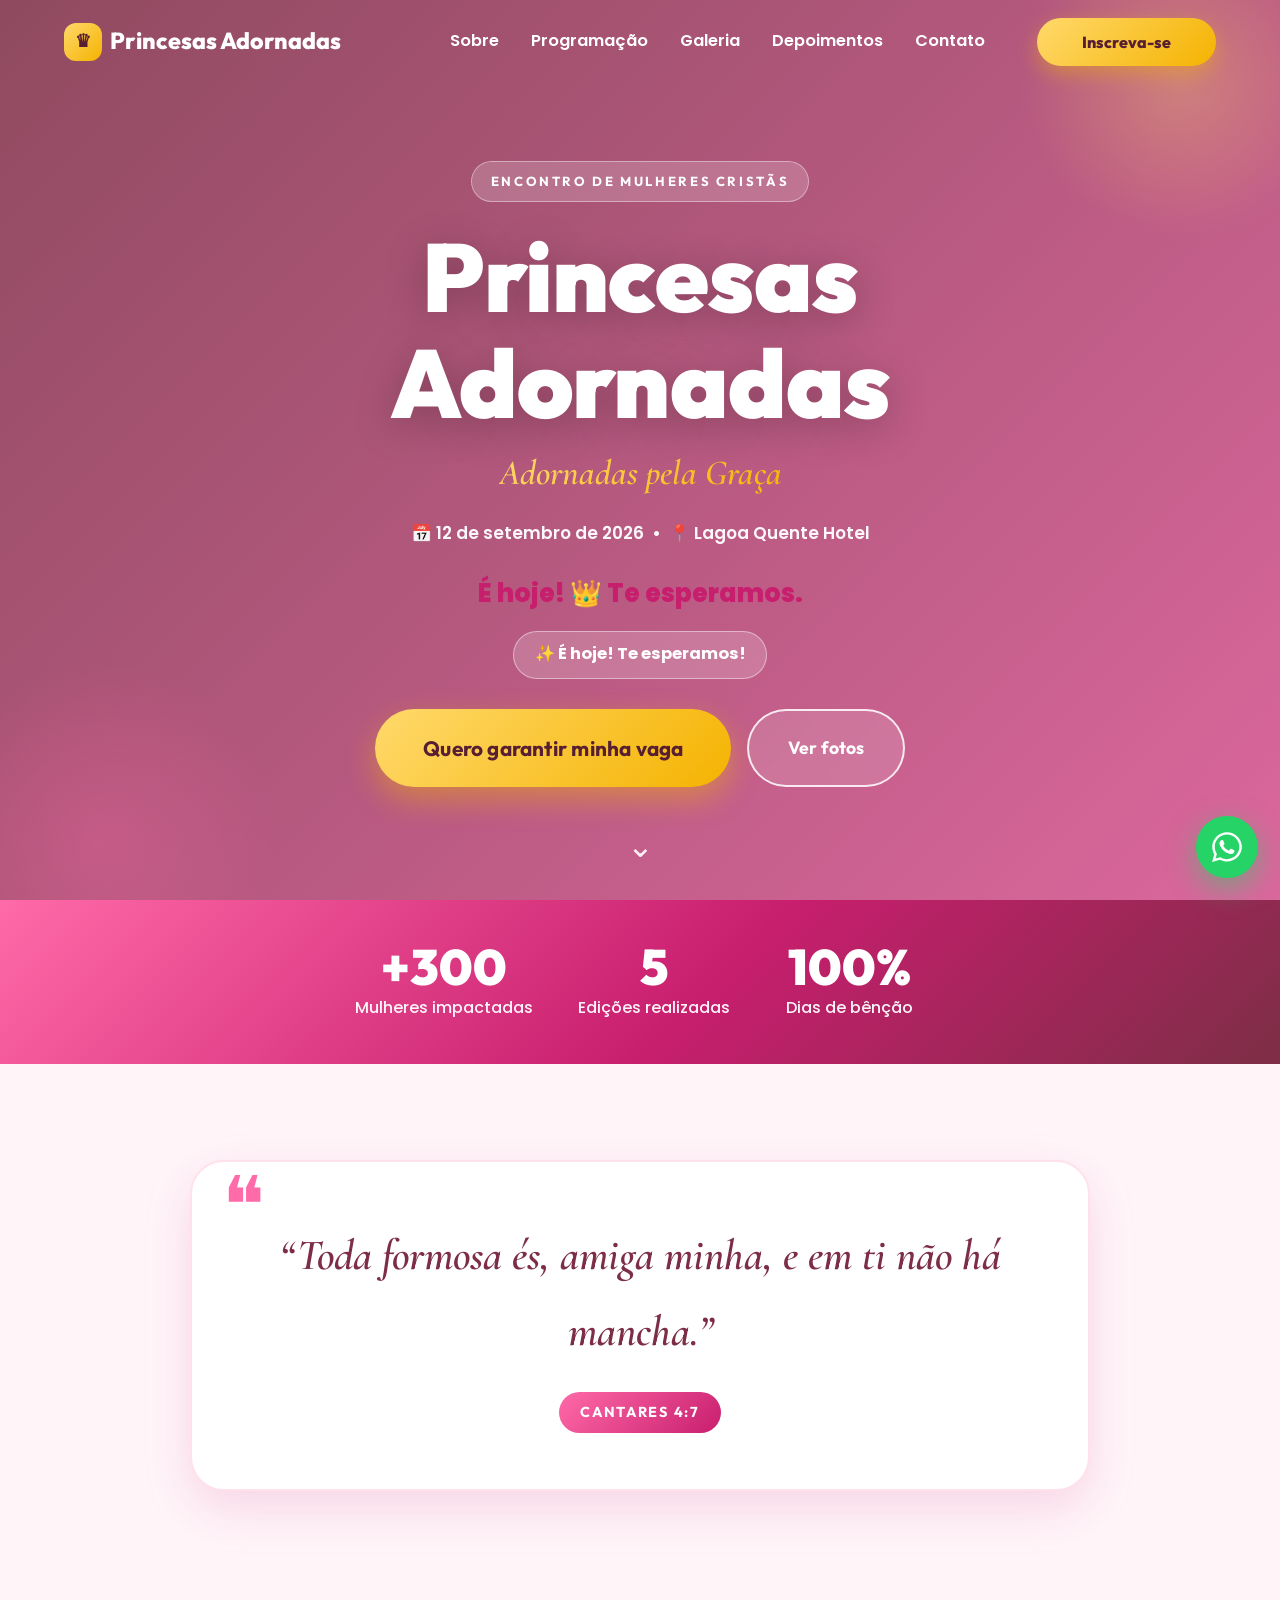
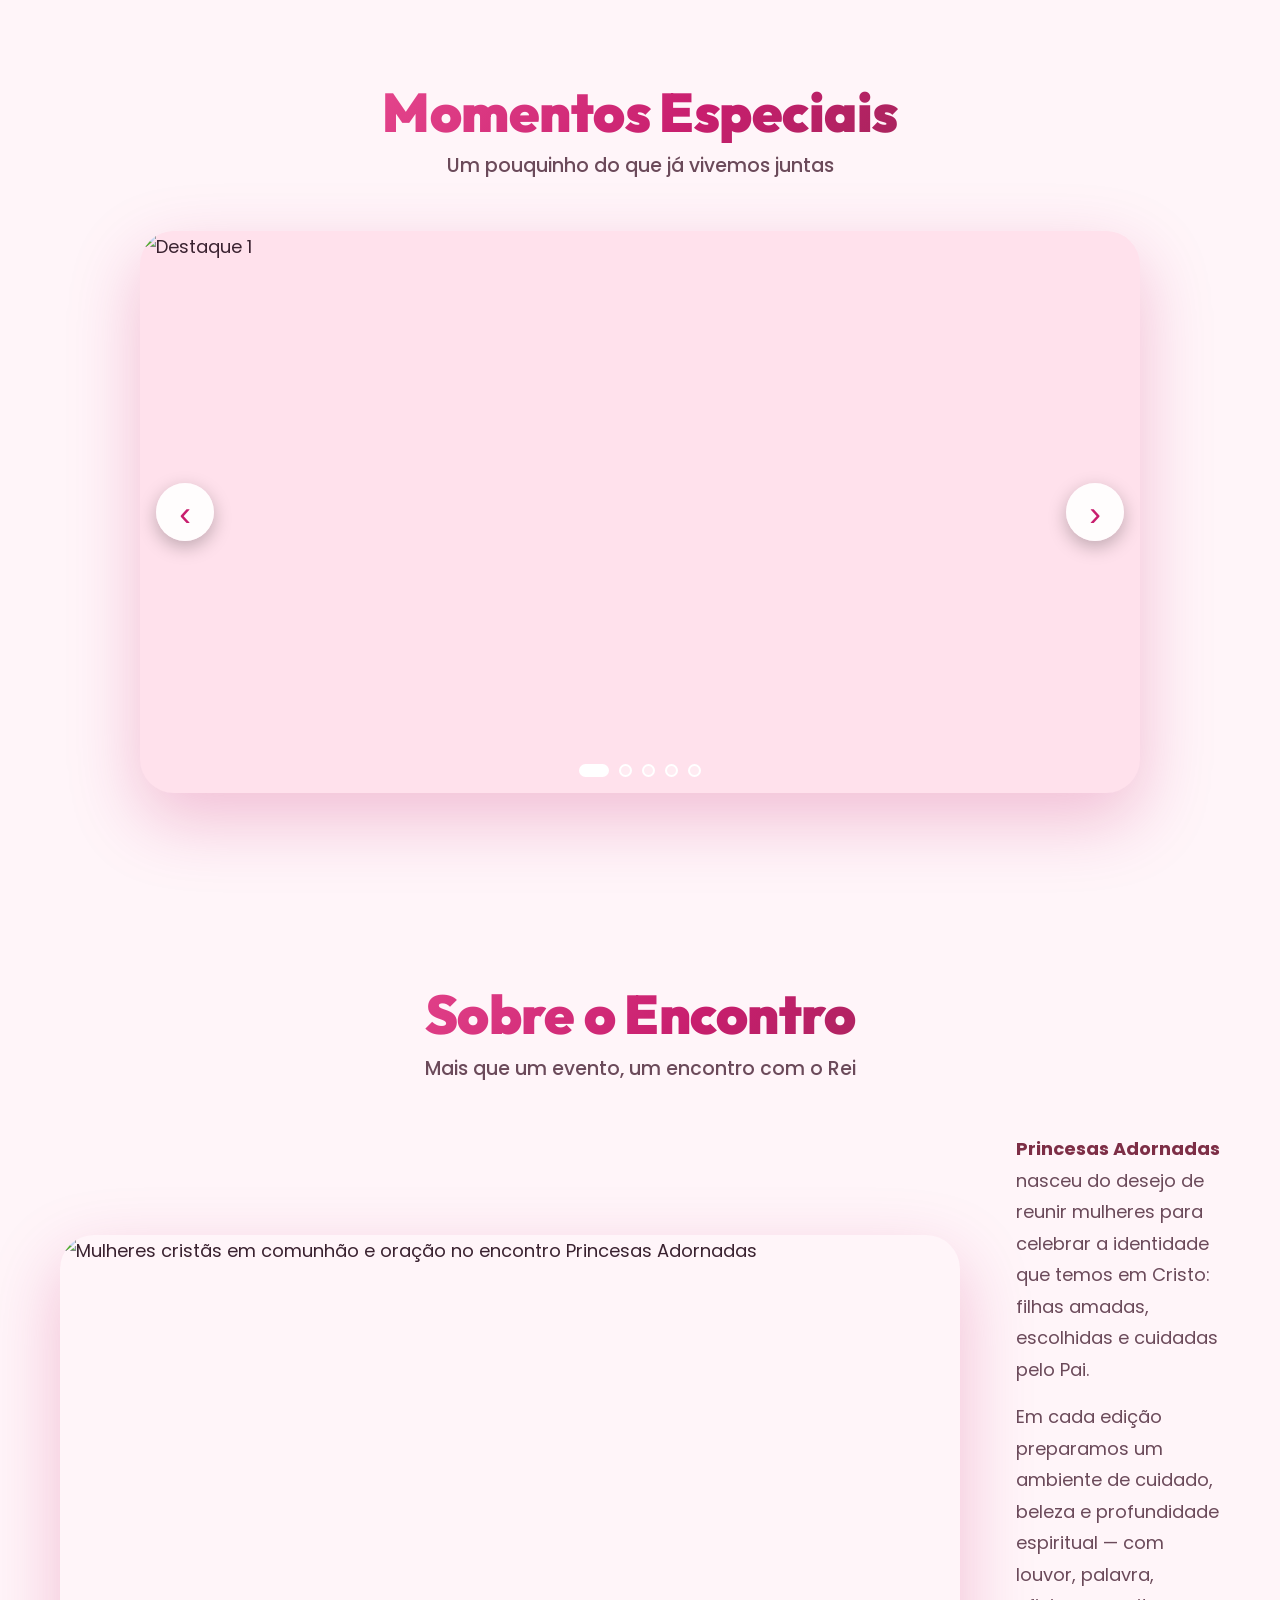
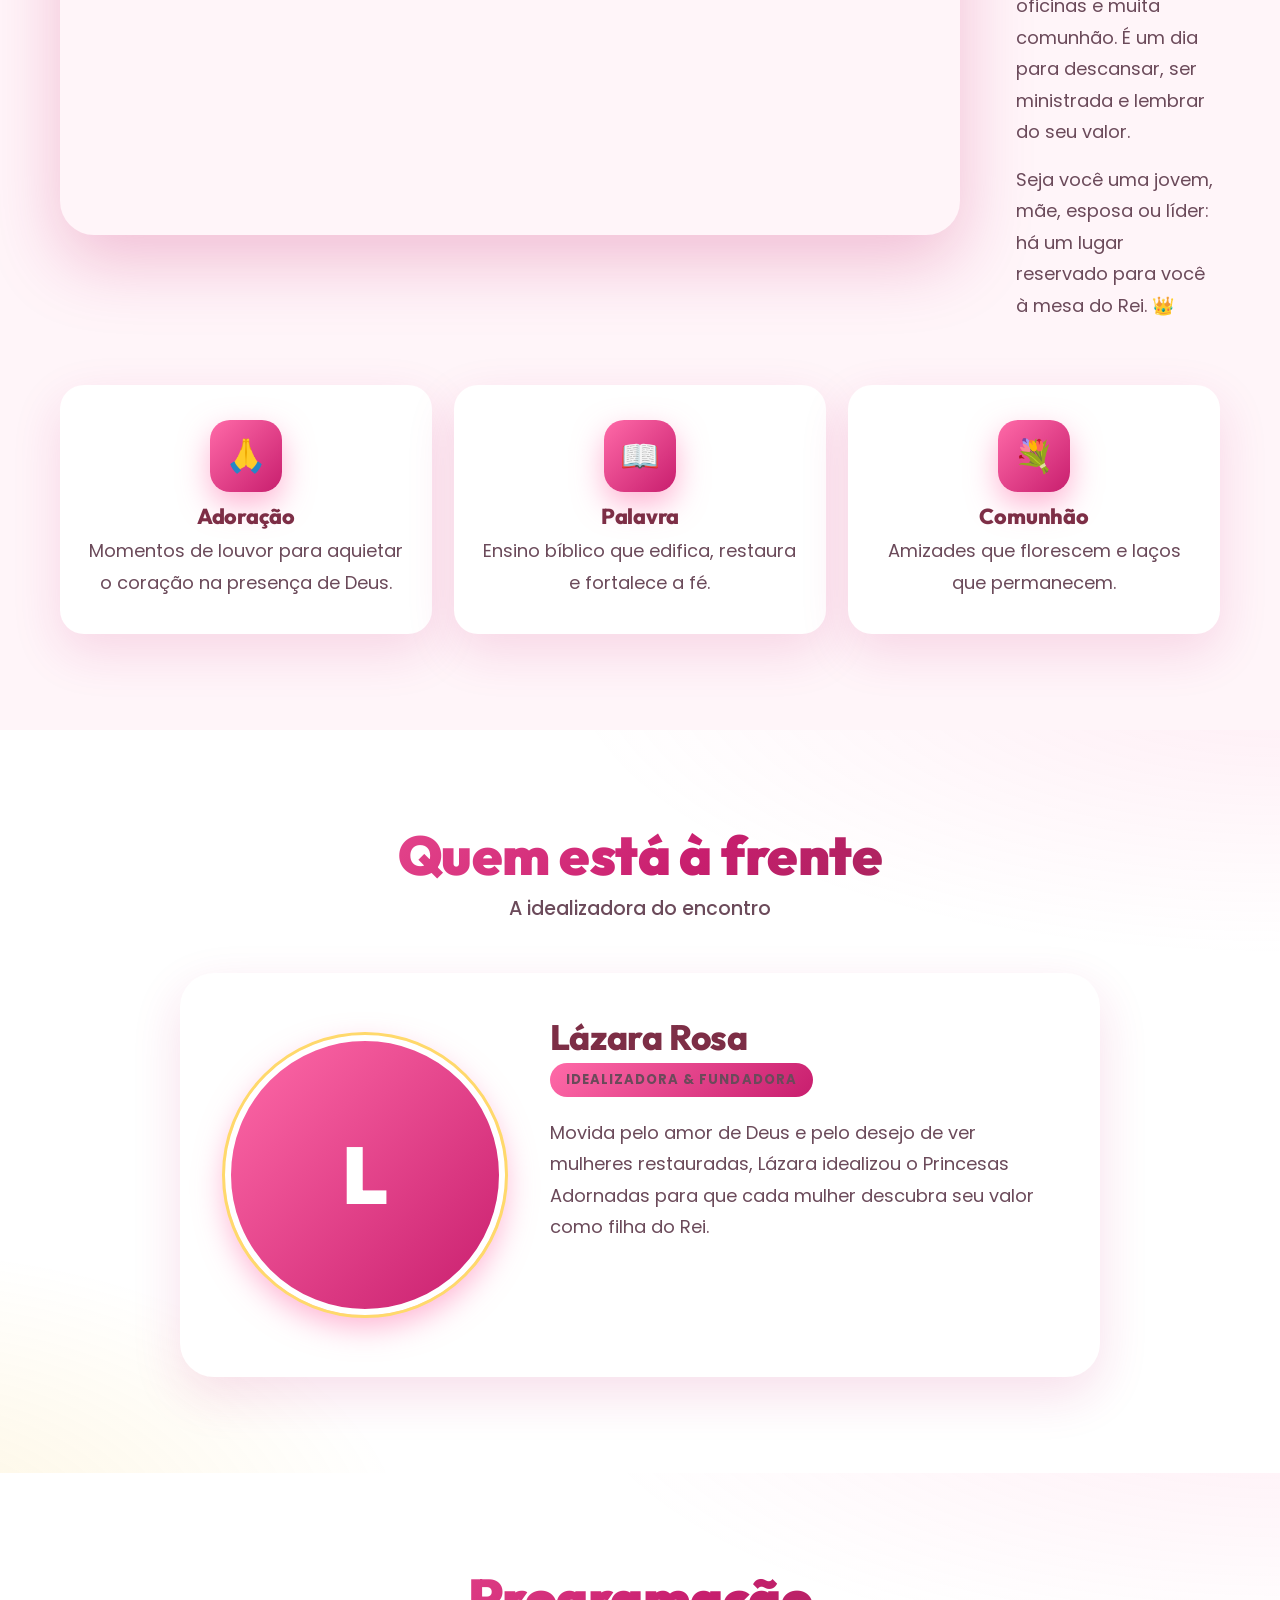
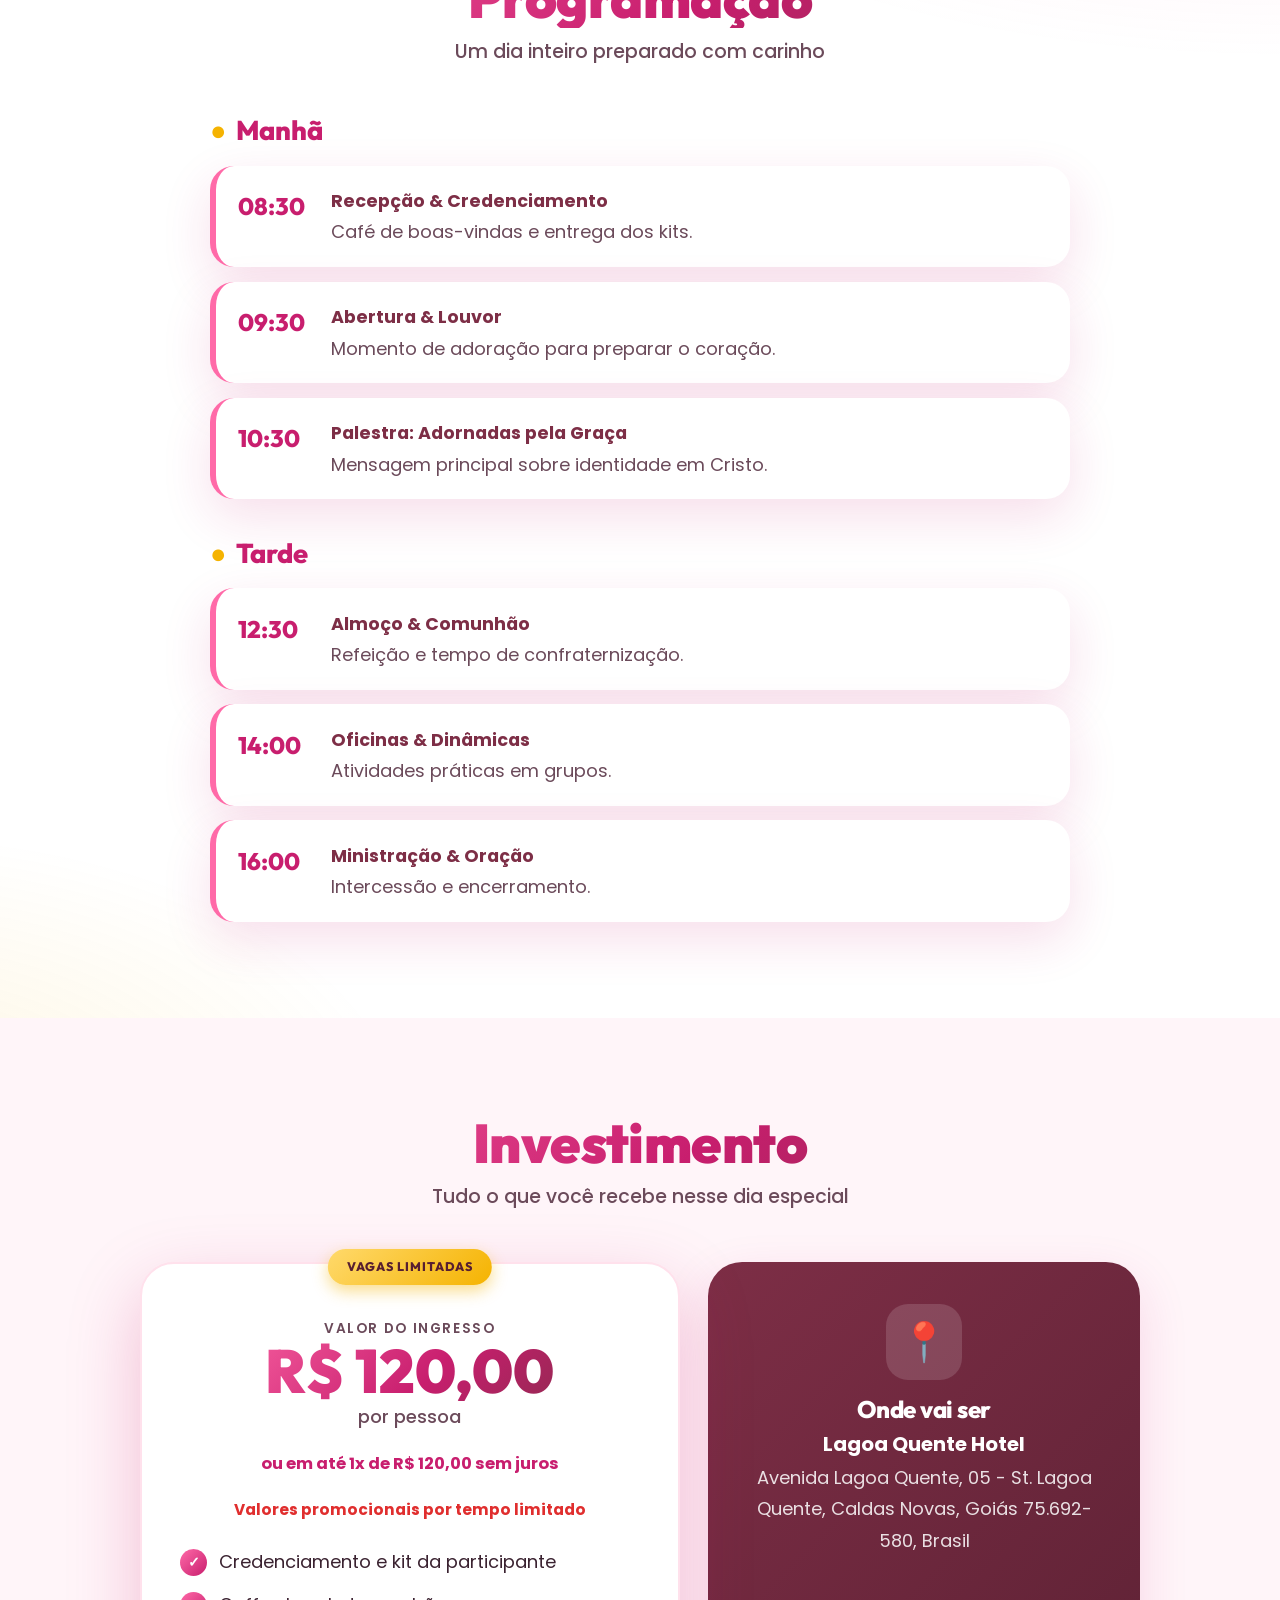
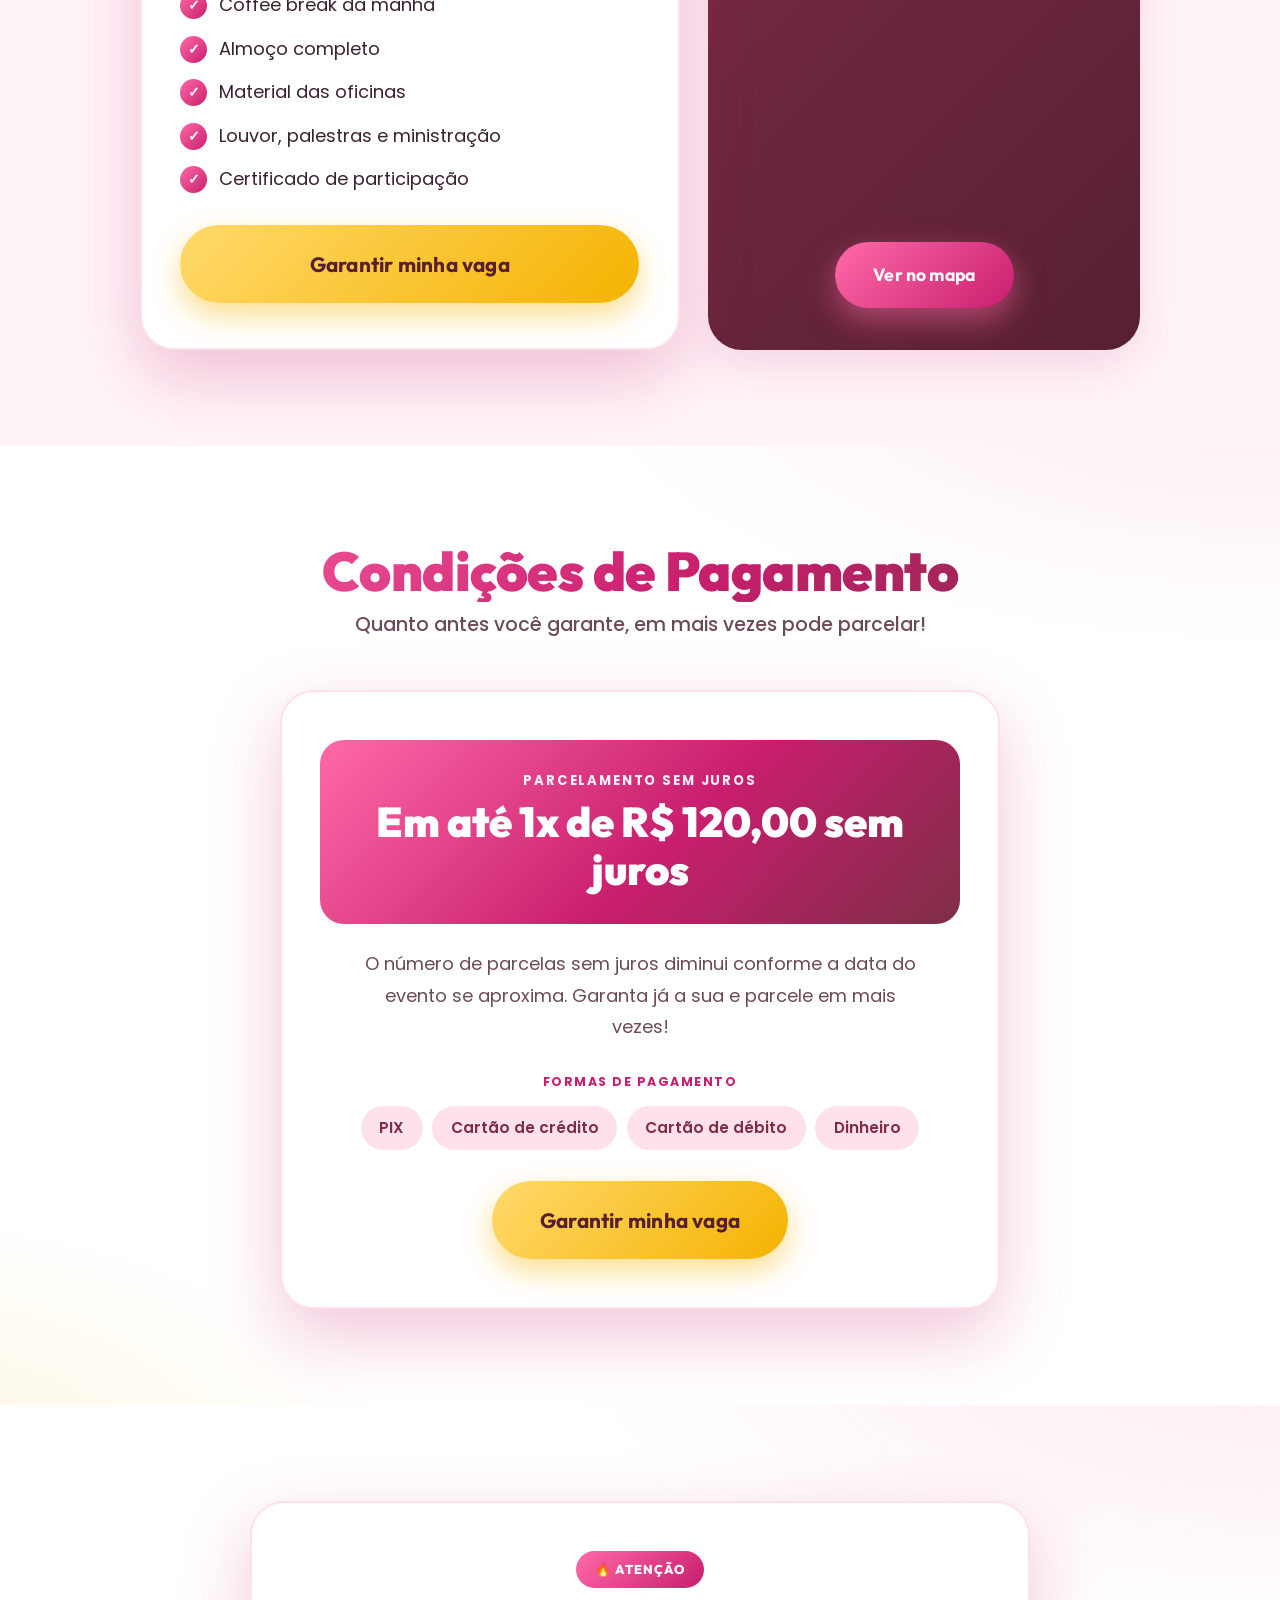
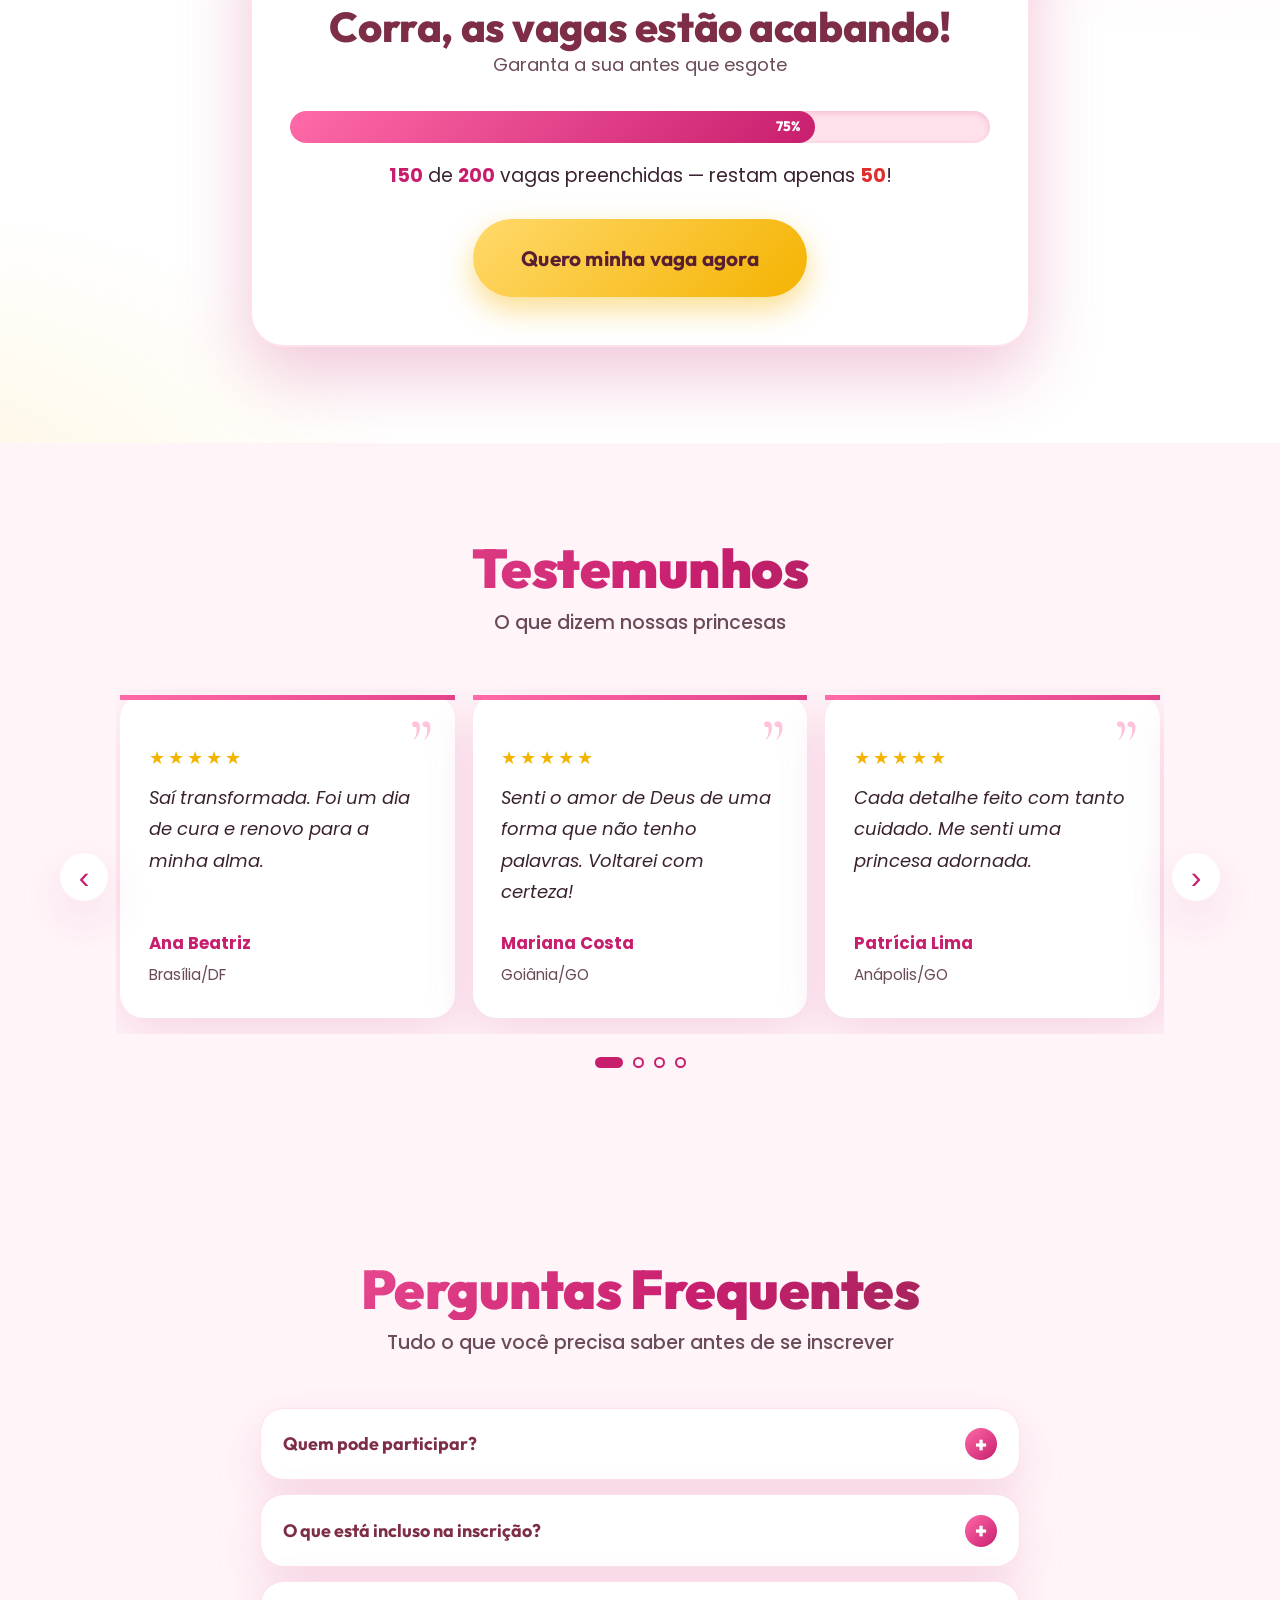
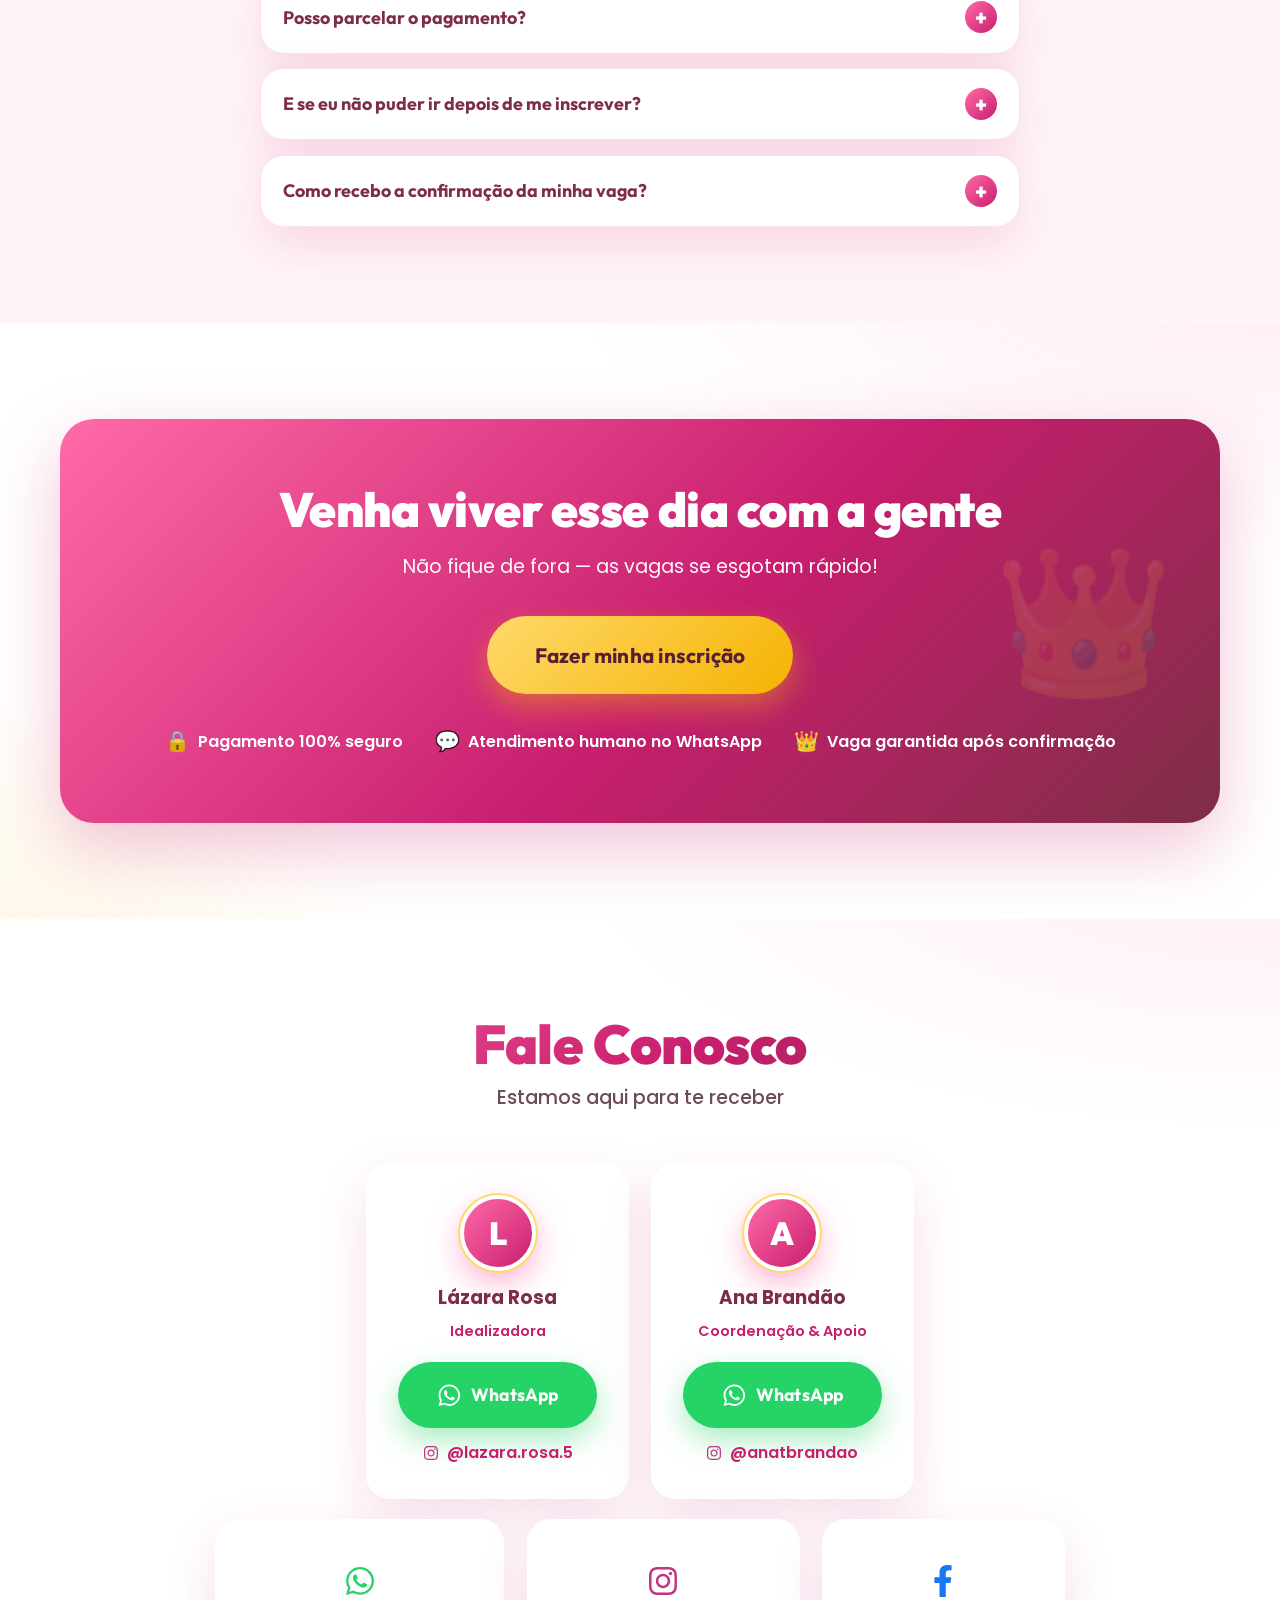
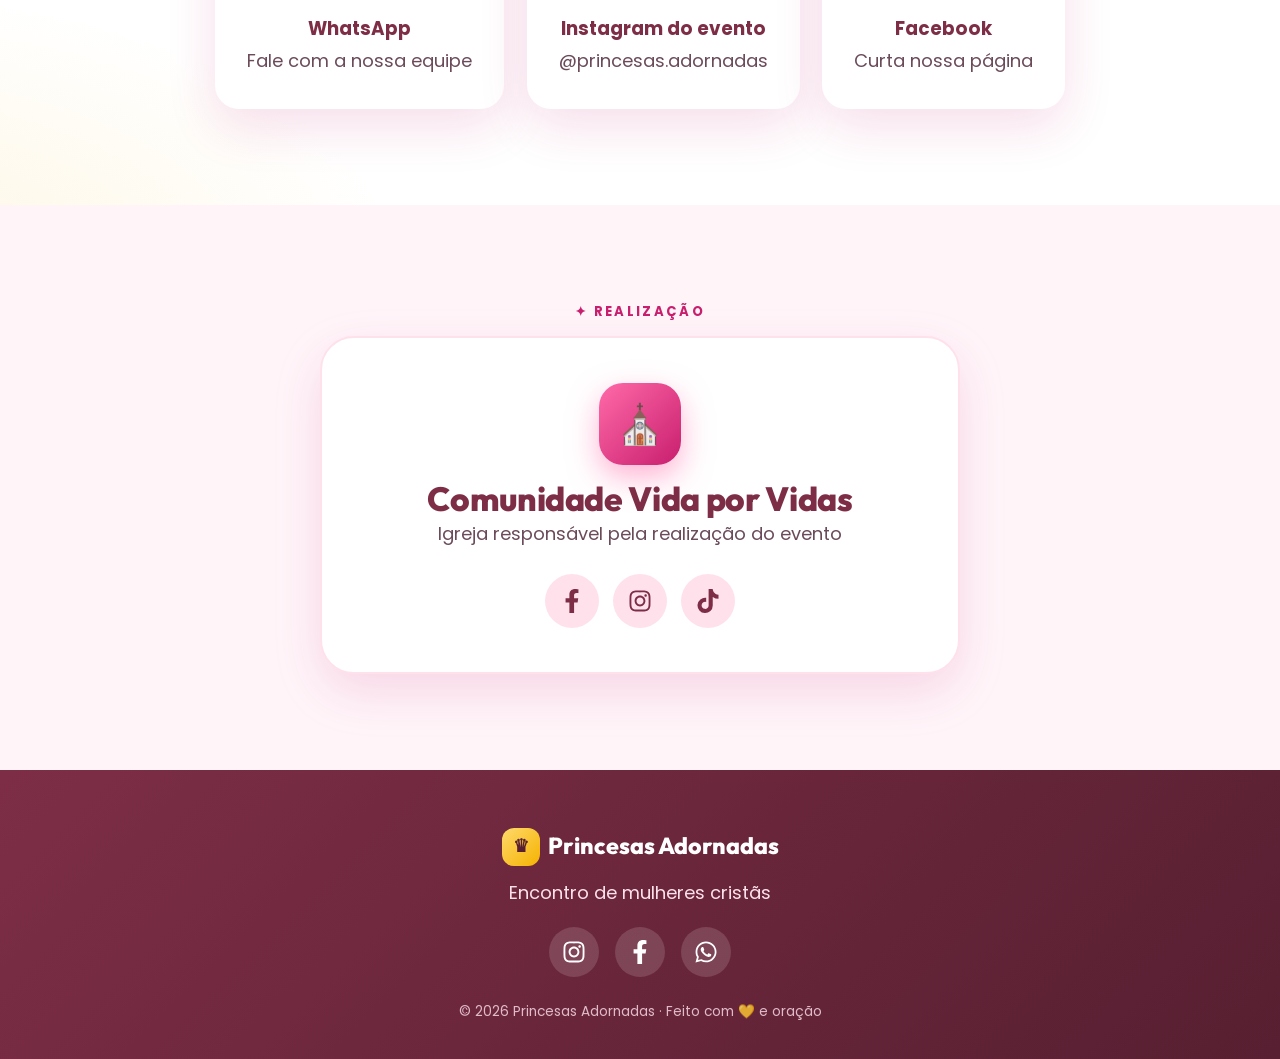
==== commit c173b3dd: "feat: Add WhatsApp contact option and enhance mobile menu functionality" ====
--- a/index.html
+++ b/index.html
@@ -272,8 +272,11 @@
       <!-- Cartões da equipe (preenchidos por CONFIG.equipe) -->
       <div class="contato-grid" id="equipe-cards" data-reveal></div>
 
-      <!-- Instagram do evento + e-mail -->
+      <!-- WhatsApp + Instagram + Facebook + e-mail -->
       <div class="contato-grid" data-reveal style="margin-top:1.2rem">
+        <a class="contato-card" data-whatsapp target="_blank" rel="noopener">
+          <div class="ico"><svg class="wa-svg" viewBox="0 0 448 512" aria-hidden="true"><path d="M380.9 97.1C339 55.1 283.2 32 223.9 32c-122.4 0-222 99.6-222 222 0 39.1 10.2 77.3 29.6 111L0 480l117.7-30.9c32.4 17.7 68.9 27 106.1 27h.1c122.3 0 224.1-99.6 224.1-222 0-59.3-25.2-115-67.1-157zm-157 341.6c-33.2 0-65.7-8.9-94-25.7l-6.7-4-69.8 18.3L72 359.2l-4.4-7c-18.5-29.4-28.2-63.3-28.2-98.2 0-101.7 82.8-184.5 184.6-184.5 49.3 0 95.6 19.2 130.4 54.1 34.8 34.9 56.2 81.2 56.1 130.5 0 101.8-84.9 184.6-186.6 184.6zm101.2-138.2c-5.5-2.8-32.8-16.2-37.9-18-5.1-1.9-8.8-2.8-12.5 2.8-3.7 5.6-14.3 18-17.6 21.8-3.2 3.7-6.5 4.2-12 1.4-32.6-16.3-54-29.1-75.5-66-5.7-9.8 5.7-9.1 16.3-30.3 1.8-3.7.9-6.9-.5-9.7-1.4-2.8-12.5-30.1-17.1-41.2-4.5-10.8-9.1-9.3-12.5-9.5-3.2-.2-6.9-.2-10.6-.2-3.7 0-9.7 1.4-14.8 6.9-5.1 5.6-19.4 19-19.4 46.3 0 27.3 19.9 53.7 22.6 57.4 2.8 3.7 39.1 59.7 94.8 83.8 35.2 15.2 49 16.5 66.6 13.9 10.7-1.6 32.8-13.4 37.4-26.4 4.6-13 4.6-24.1 3.2-26.4-1.3-2.5-5-3.9-10.5-6.6z"/></svg></div><strong>WhatsApp</strong><p>Fale com a nossa equipe</p>
+        </a>
         <a class="contato-card" data-instagram target="_blank" rel="noopener">
           <div class="ico"><svg class="ig-svg" viewBox="0 0 448 512" aria-hidden="true"><path d="M224.1 141c-63.6 0-114.9 51.3-114.9 114.9s51.3 114.9 114.9 114.9S339 319.5 339 255.9 287.7 141 224.1 141zm0 189.6c-41.1 0-74.7-33.5-74.7-74.7s33.5-74.7 74.7-74.7 74.7 33.5 74.7 74.7-33.6 74.7-74.7 74.7zm146.4-194.3c0 14.9-12 26.8-26.8 26.8-14.9 0-26.8-12-26.8-26.8s12-26.8 26.8-26.8 26.8 12 26.8 26.8zm76.1 27.2c-1.7-35.9-9.9-67.7-36.2-93.9-26.2-26.2-58-34.4-93.9-36.2-37-2.1-147.9-2.1-184.9 0-35.8 1.7-67.6 9.9-93.9 36.1s-34.4 58-36.2 93.9c-2.1 37-2.1 147.9 0 184.9 1.7 35.9 9.9 67.7 36.2 93.9s58 34.4 93.9 36.2c37 2.1 147.9 2.1 184.9 0 35.9-1.7 67.7-9.9 93.9-36.2 26.2-26.2 34.4-58 36.2-93.9 2.1-37 2.1-147.8 0-184.8zM398.8 388c-7.8 19.6-22.9 34.7-42.6 42.6-29.5 11.7-99.5 9-132.1 9s-102.7 2.6-132.1-9c-19.6-7.8-34.7-22.9-42.6-42.6-11.7-29.5-9-99.5-9-132.1s-2.6-102.7 9-132.1c7.8-19.6 22.9-34.7 42.6-42.6 29.5-11.7 99.5-9 132.1-9s102.7-2.6 132.1 9c19.6 7.8 34.7 22.9 42.6 42.6 11.7 29.5 9 99.5 9 132.1s2.7 102.7-9 132.1z"/></svg></div><strong>Instagram do evento</strong><p data-instagram-user>@princesas.adornadas</p>
         </a>
@@ -313,7 +316,10 @@
       <span class="sticky-resumo" data-sticky-resumo>Garanta sua vaga</span>
       <span class="sticky-preco" data-sticky-preco></span>
     </div>
-    <a href="inscricao.html" class="btn btn-ouro" data-inscricao-link data-sticky-texto>Inscreva-se</a>
+    <div class="sticky-acoes">
+      <a class="sticky-whats" data-whatsapp target="_blank" rel="noopener" aria-label="Falar no WhatsApp"><svg class="wa-svg" viewBox="0 0 448 512" aria-hidden="true"><path d="M380.9 97.1C339 55.1 283.2 32 223.9 32c-122.4 0-222 99.6-222 222 0 39.1 10.2 77.3 29.6 111L0 480l117.7-30.9c32.4 17.7 68.9 27 106.1 27h.1c122.3 0 224.1-99.6 224.1-222 0-59.3-25.2-115-67.1-157zm-157 341.6c-33.2 0-65.7-8.9-94-25.7l-6.7-4-69.8 18.3L72 359.2l-4.4-7c-18.5-29.4-28.2-63.3-28.2-98.2 0-101.7 82.8-184.5 184.6-184.5 49.3 0 95.6 19.2 130.4 54.1 34.8 34.9 56.2 81.2 56.1 130.5 0 101.8-84.9 184.6-186.6 184.6zm101.2-138.2c-5.5-2.8-32.8-16.2-37.9-18-5.1-1.9-8.8-2.8-12.5 2.8-3.7 5.6-14.3 18-17.6 21.8-3.2 3.7-6.5 4.2-12 1.4-32.6-16.3-54-29.1-75.5-66-5.7-9.8 5.7-9.1 16.3-30.3 1.8-3.7.9-6.9-.5-9.7-1.4-2.8-12.5-30.1-17.1-41.2-4.5-10.8-9.1-9.3-12.5-9.5-3.2-.2-6.9-.2-10.6-.2-3.7 0-9.7 1.4-14.8 6.9-5.1 5.6-19.4 19-19.4 46.3 0 27.3 19.9 53.7 22.6 57.4 2.8 3.7 39.1 59.7 94.8 83.8 35.2 15.2 49 16.5 66.6 13.9 10.7-1.6 32.8-13.4 37.4-26.4 4.6-13 4.6-24.1 3.2-26.4-1.3-2.5-5-3.9-10.5-6.6z"/></svg></a>
+      <a href="inscricao.html" class="btn btn-ouro" data-inscricao-link data-sticky-texto>Inscreva-se</a>
+    </div>
   </div>
 
 </body>
--- a/css/styles.css
+++ b/css/styles.css
@@ -484,6 +484,15 @@
 .nav-links a.btn-topo::after { content: none !important; }
 .nav-links a.btn-topo:hover { transform: translateY(-2px); box-shadow: 0 12px 26px rgba(245,179,1,.55); }
 
+/* ---------- Ações do sticky-cta (WhatsApp + Inscreva-se lado a lado) ---------- */
+#sticky-cta .sticky-acoes { display: flex; align-items: center; gap: .6rem; }
+#sticky-cta .sticky-whats { display: inline-flex; align-items: center; justify-content: center;
+  width: 48px; height: 48px; flex: none; border-radius: 50%;
+  background: #25d366; color: #fff;
+  box-shadow: 0 6px 16px rgba(37,211,102,.4); transition: transform .25s, box-shadow .25s; }
+#sticky-cta .sticky-whats:hover { transform: translateY(-2px); box-shadow: 0 10px 22px rgba(37,211,102,.55); }
+#sticky-cta .sticky-whats .wa-svg { width: 24px; height: 24px; fill: #fff; }
+
 /* ---------- Estrelas de avaliação ---------- */
 .dep-estrelas { color: var(--ouro); letter-spacing: 3px; font-size: 1.15rem; margin-bottom: .5rem; }
 
@@ -514,10 +523,15 @@
 
 /* ---------- Responsivo ---------- */
 @media (max-width: 880px) {
-  #menuBtn { display: flex; align-items: center; justify-content: center; width: 48px; height: 48px; font-size: 1.9rem; }
+  #menuBtn { display: flex; align-items: center; justify-content: center; width: 48px; height: 48px; font-size: 1.9rem;
+    position: relative; z-index: 102; }
+  /* Quando o menu está aberto, força o ícone (✕) a ficar branco e visível
+     sobre o painel escuro, independente do estado `compacto` da topbar. */
+  #topbar.menu-aberto #menuBtn,
+  #topbar.menu-aberto.compacto #menuBtn { color: #fff; }
   .nav-links { position: fixed; top: 0; right: -100%; height: 100vh; width: 82%; max-width: 350px;
     background: var(--grad-escuro); flex-direction: column; justify-content: center; gap: 1.6rem; transition: .4s;
-    box-shadow: -10px 0 50px rgba(0,0,0,.3); padding: 2rem; }
+    box-shadow: -10px 0 50px rgba(0,0,0,.3); padding: 2rem; z-index: 101; }
   .nav-links.aberto { right: 0; }
   .nav-links a, #topbar.compacto .nav-links a { color: #fff; font-size: 1.4rem; padding: .6rem; }
   .secao { padding: 64px 0; }
@@ -537,7 +551,10 @@
   /* CTA fixo no rodapé do celular */
   #sticky-cta { display: flex; }
   body { padding-bottom: 76px; }
-  #whatsFloat { bottom: 88px; }
+  /* No celular o WhatsApp já vive dentro do sticky-cta — esconde o flutuante
+     para não duplicar (o seletor com !important vence o display:flex inline
+     que o main.js aplica). */
+  #whatsFloat { display: none !important; }
   .nav-links a.btn-topo { align-self: center; margin-left: 0; }
 }
 
@@ -556,7 +573,7 @@
   .car-trilho { aspect-ratio: 4/3; }
   .car-btn { width: 44px; height: 44px; }
   #galeria-grade { grid-template-columns: repeat(auto-fill, minmax(140px, 1fr)); }
-  #whatsFloat { width: 64px; height: 64px; right: 16px; bottom: 16px; }
+  /* #whatsFloat já é ocultado em <=880px (sticky-cta cobre o canal) */
   .lb-prev { left: 8px; } .lb-next { right: 8px; }
   .lb-btn { width: 50px; height: 50px; }
 }
